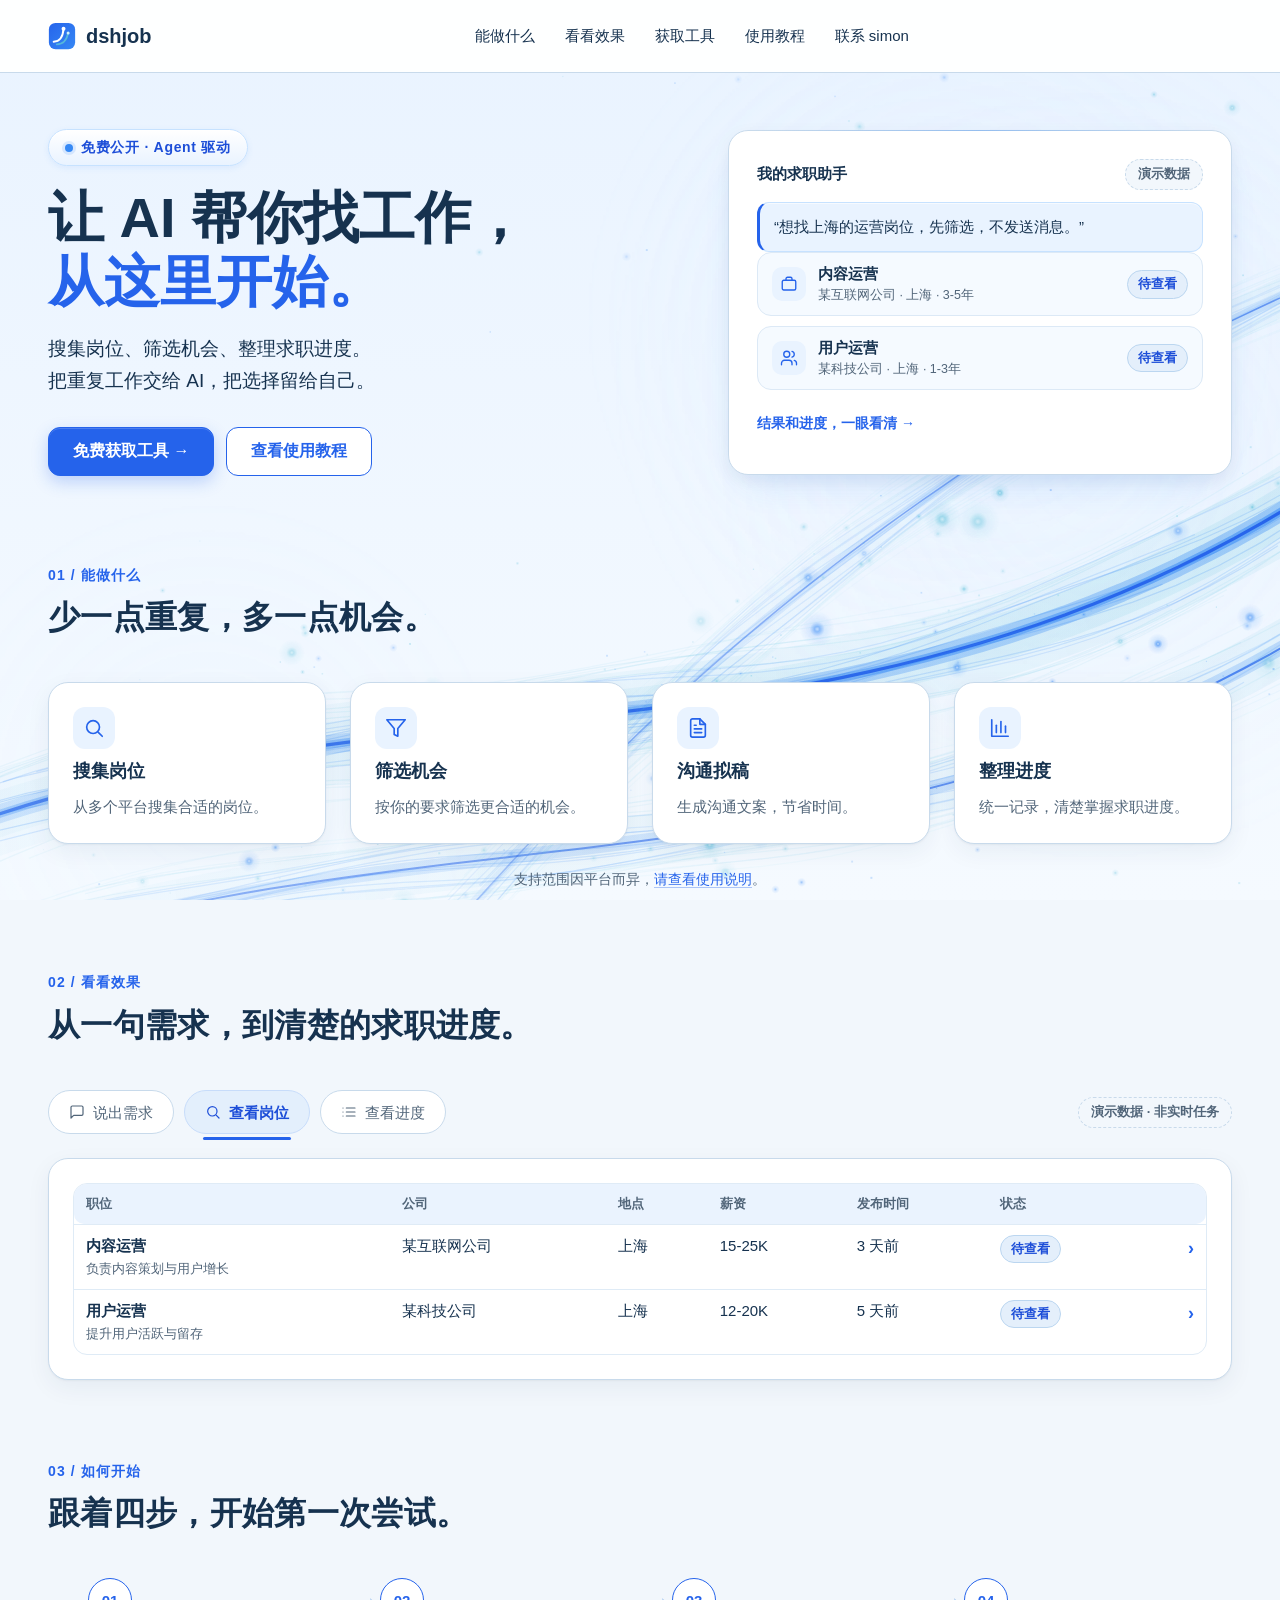
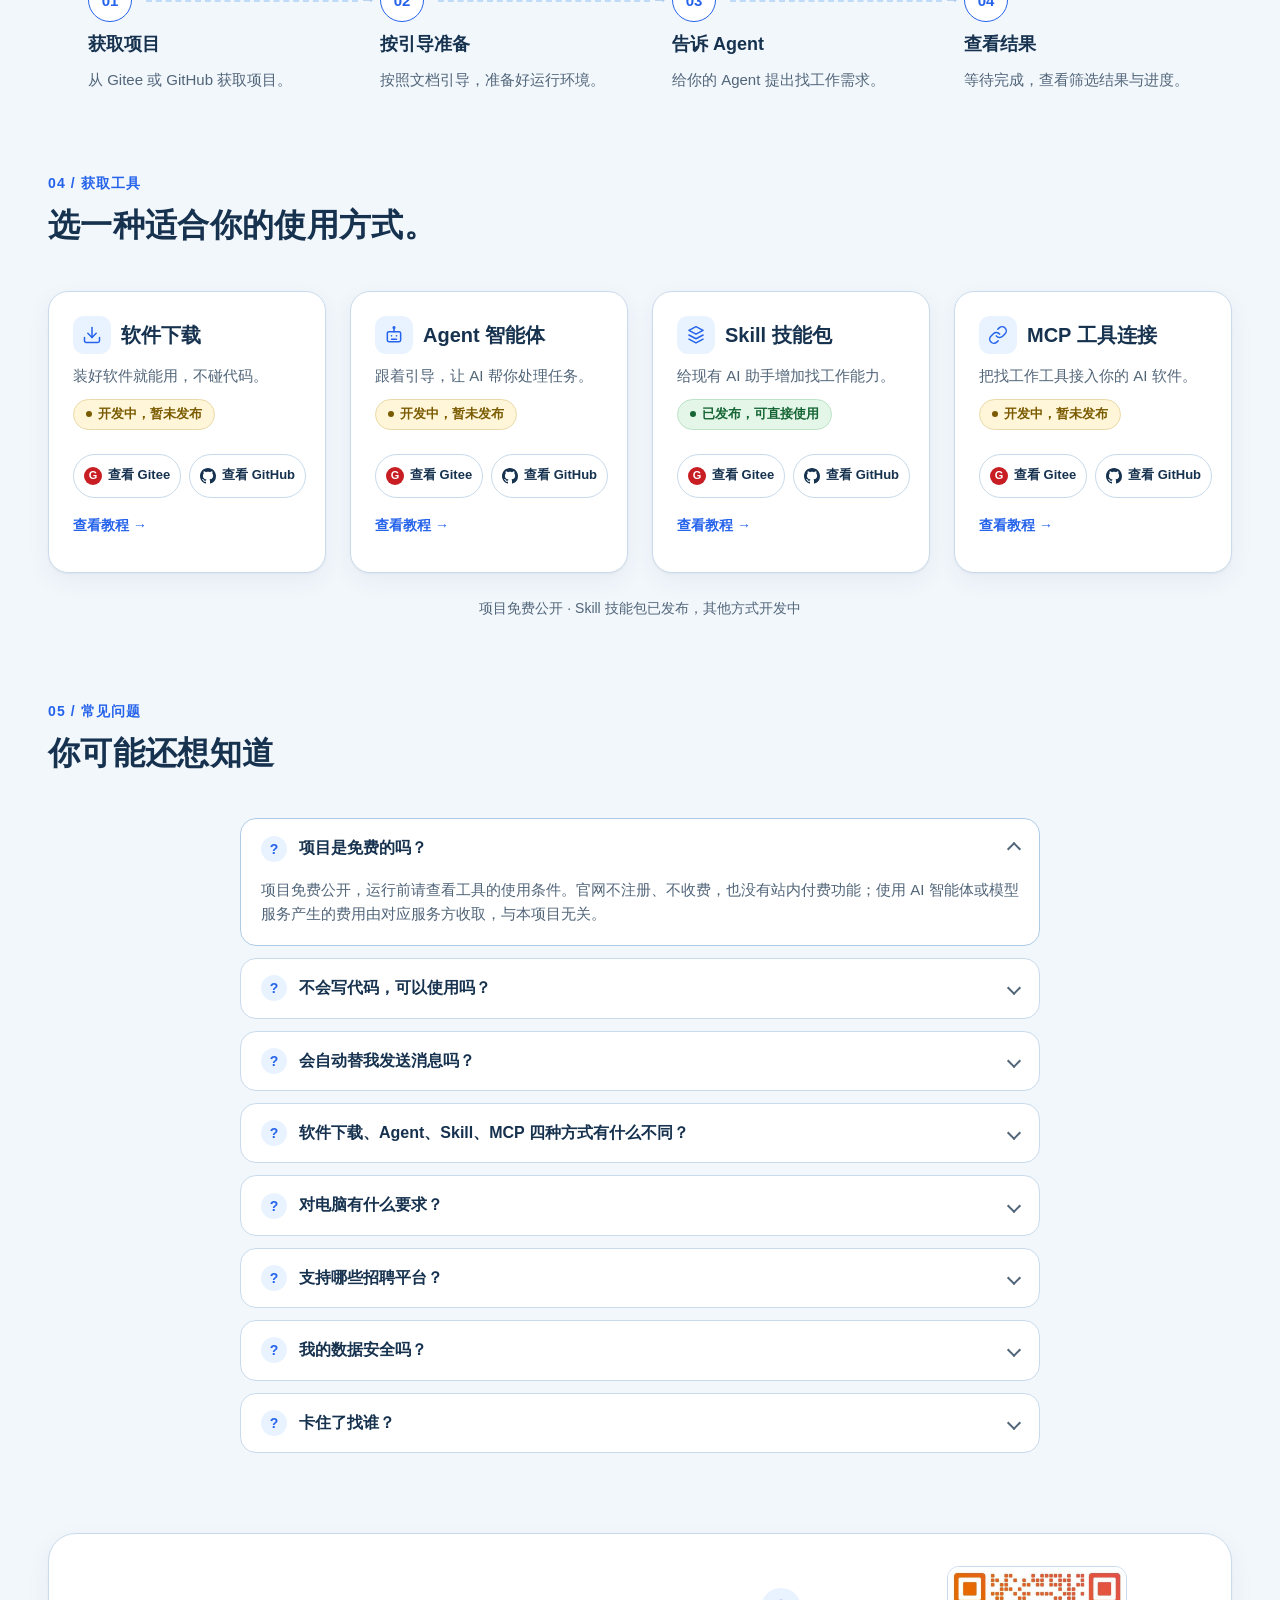
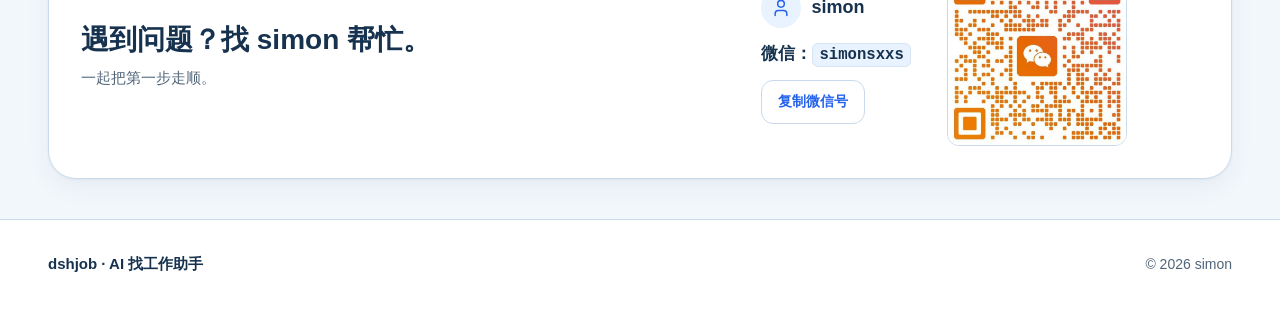
==== index.html @ 5590634b "fix(copy): FAQ「会自动替我发送消息吗」改为准确表述 按用户指正：工具能自动发送消息和投递简历，但需用户明确授权后才真实 发送；默认仍为干跑（筛选/拟稿/记录真实执行，不对外发送）。仅改此" ====
<!DOCTYPE html>
<html lang="zh-CN">
<head>
  <meta charset="UTF-8">
  <meta name="viewport" content="width=device-width, initial-scale=1">
  <title>dshjob · AI 找工作助手｜免费公开的求职自动化项目</title>
  <meta name="description" content="dshjob 是免费公开的 AI 找工作助手项目官网：帮你搜集岗位、筛选机会、拟稿沟通、整理求职进度。提供软件下载、Agent 智能体、Skill 技能包、MCP 工具接入四种使用方式和跟着做的上手教程，遇到问题可以联系 simon。">
  <link rel="icon" href="assets/favicon.svg" type="image/svg+xml">
  <link rel="stylesheet" href="assets/site.css">
</head>
<body>
  <a class="skip-link" href="#main">跳到正文</a>

  <!-- 全页固定装饰层：静态 SVG 光束兜底 + Canvas 粒子光束（滚动时逐场景变形）。
       仅装饰，不响应指针、不承载内容；JS 失败时静态 SVG 仍完整可见。 -->
  <div class="hero-motion-layer" data-state="static" aria-hidden="true">
    <img class="hero-beam" src="assets/hero-beam.svg" alt="" width="1440" height="720">
    <canvas id="hero-canvas" class="hero-canvas"></canvas>
  </div>

  <header class="site-header">
    <div class="container header-inner">
      <a class="brand" href="index.html"><img class="brand-logo" src="assets/favicon.svg" alt="" width="28" height="28">dshjob</a>
      <nav id="site-nav" class="nav-links" aria-label="主导航">
        <a href="#features">能做什么</a>
        <a href="#demo">看看效果</a>
        <a href="#downloads">获取工具</a>
        <a href="guide.html">使用教程</a>
        <a href="#contact">联系 simon</a>
      </nav>
      <div class="header-actions">
        <button id="menu-toggle" class="menu-toggle" type="button" aria-expanded="false" aria-controls="site-nav" hidden>菜单</button>
      </div>
    </div>
  </header>

  <main id="main">

    <!-- 首屏 -->
    <section id="top" class="hero" data-flow-scene>
      <div class="container hero-inner">
        <div class="hero-copy">
          <p class="hero-badge">免费公开 · Agent 驱动</p>
          <h1>让 AI 帮你找工作，<br><span class="hero-hl">从这里开始。</span></h1>
          <p class="hero-text hero-lede">搜集岗位、筛选机会、整理求职进度。<br>把重复工作交给 AI，把选择留给自己。</p>
          <div class="hero-actions">
            <a class="btn btn-primary" href="#downloads">免费获取工具 →</a>
            <a class="btn btn-secondary" href="guide.html">查看使用教程</a>
          </div>
        </div>
        <div class="hero-side">
          <!-- 只读示意卡：展示「说出需求 → 岗位结果」的样子，不是输入框 -->
          <div class="demand-card assistant-card">
            <p class="assistant-head">
              <span class="assistant-title">我的求职助手</span>
              <span class="demo-note">演示数据</span>
            </p>
            <blockquote class="demand-quote">
              <p>“想找上海的运营岗位，先筛选，不发送消息。”</p>
            </blockquote>
            <ul class="assist-jobs">
              <li class="assist-job">
                <span class="assist-ico" aria-hidden="true">
                  <svg viewBox="0 0 24 24" fill="none" stroke="currentColor" stroke-width="1.8" stroke-linecap="round" stroke-linejoin="round"><rect x="3" y="7" width="18" height="13" rx="2"/><path d="M8 7V5a2 2 0 0 1 2-2h4a2 2 0 0 1 2 2v2"/></svg>
                </span>
                <span class="assist-info">
                  <strong>内容运营</strong>
                  <small>某互联网公司 · 上海 · 3-5年</small>
                </span>
                <span class="assist-status">待查看</span>
              </li>
              <li class="assist-job">
                <span class="assist-ico" aria-hidden="true">
                  <svg viewBox="0 0 24 24" fill="none" stroke="currentColor" stroke-width="1.8" stroke-linecap="round" stroke-linejoin="round"><path d="M16 21v-2a4 4 0 0 0-4-4H6a4 4 0 0 0-4 4v2"/><circle cx="9" cy="7" r="4"/><path d="M22 21v-2a4 4 0 0 0-3-3.87"/><path d="M16 3.13a4 4 0 0 1 0 7.75"/></svg>
                </span>
                <span class="assist-info">
                  <strong>用户运营</strong>
                  <small>某科技公司 · 上海 · 1-3年</small>
                </span>
                <span class="assist-status">待查看</span>
              </li>
            </ul>
            <a class="assist-more" href="#demo">结果和进度，一眼看清 →</a>
          </div>
        </div>
      </div>
    </section>

    <!-- 能做什么 -->
    <section id="features" class="section features-section" data-flow-scene>
      <div class="container">
        <div class="section-head">
          <p class="section-kicker">01 / 能做什么</p>
          <h2>少一点重复，多一点机会。</h2>
        </div>
        <div class="feature-grid">
          <div class="feature-card">
            <span class="feature-icon" aria-hidden="true">
              <svg viewBox="0 0 24 24" fill="none" stroke="currentColor" stroke-width="1.8" stroke-linecap="round" stroke-linejoin="round"><circle cx="11" cy="11" r="7"/><path d="m21 21-4.3-4.3"/></svg>
            </span>
            <h3>搜集岗位</h3>
            <p>从多个平台搜集合适的岗位。</p>
          </div>
          <div class="feature-card">
            <span class="feature-icon" aria-hidden="true">
              <svg viewBox="0 0 24 24" fill="none" stroke="currentColor" stroke-width="1.8" stroke-linecap="round" stroke-linejoin="round"><path d="M22 3H2l8 9.46V19l4 2v-8.54L22 3z"/></svg>
            </span>
            <h3>筛选机会</h3>
            <p>按你的要求筛选更合适的机会。</p>
          </div>
          <div class="feature-card">
            <span class="feature-icon" aria-hidden="true">
              <svg viewBox="0 0 24 24" fill="none" stroke="currentColor" stroke-width="1.8" stroke-linecap="round" stroke-linejoin="round"><path d="M14 2H6a2 2 0 0 0-2 2v16a2 2 0 0 0 2 2h12a2 2 0 0 0 2-2V8z"/><path d="M14 2v6h6"/><path d="M16 13H8"/><path d="M16 17H8"/><path d="M10 9H8"/></svg>
            </span>
            <h3>沟通拟稿</h3>
            <p>生成沟通文案，节省时间。</p>
          </div>
          <div class="feature-card">
            <span class="feature-icon" aria-hidden="true">
              <svg viewBox="0 0 24 24" fill="none" stroke="currentColor" stroke-width="1.8" stroke-linecap="round" stroke-linejoin="round"><path d="M3 3v18h18"/><path d="M8 17V9"/><path d="M13 17V5"/><path d="M18 17v-7"/></svg>
            </span>
            <h3>整理进度</h3>
            <p>统一记录，清楚掌握求职进度。</p>
          </div>
        </div>
        <p class="features-note">支持范围因平台而异，<a href="guide.html">请查看使用说明</a>。</p>
      </div>
    </section>

    <!-- 看看效果 -->
    <section id="demo" class="section demo-section" data-flow-scene>
      <div class="container">
        <div class="section-head">
          <p class="section-kicker">02 / 看看效果</p>
          <h2>从一句需求，到清楚的求职进度。</h2>
        </div>
        <div class="demo-tabs">
          <div class="demo-tabs-head">
            <div class="tab-list">
              <button class="demo-tab" type="button" data-target="panel-demand" aria-controls="panel-demand">
                <svg viewBox="0 0 24 24" fill="none" stroke="currentColor" stroke-width="1.8" stroke-linecap="round" stroke-linejoin="round" aria-hidden="true"><path d="M21 15a2 2 0 0 1-2 2H7l-4 4V5a2 2 0 0 1 2-2h14a2 2 0 0 1 2 2z"/></svg>说出需求
              </button>
              <button class="demo-tab" type="button" data-target="panel-jobs" aria-controls="panel-jobs" data-default>
                <svg viewBox="0 0 24 24" fill="none" stroke="currentColor" stroke-width="1.8" stroke-linecap="round" stroke-linejoin="round" aria-hidden="true"><circle cx="11" cy="11" r="7"/><path d="m21 21-4.3-4.3"/></svg>查看岗位
              </button>
              <button class="demo-tab" type="button" data-target="panel-progress" aria-controls="panel-progress">
                <svg viewBox="0 0 24 24" fill="none" stroke="currentColor" stroke-width="1.8" stroke-linecap="round" stroke-linejoin="round" aria-hidden="true"><path d="M8 6h13"/><path d="M8 12h13"/><path d="M8 18h13"/><path d="M3 6h.01"/><path d="M3 12h.01"/><path d="M3 18h.01"/></svg>查看进度
              </button>
            </div>
            <span class="demo-note">演示数据 · 非实时任务</span>
          </div>

          <div class="demo-panel" id="panel-demand">
            <p>第一次使用时，可以把下面这句「干跑」提示语交给 AI，让它先了解项目、确认条件——只做筛选、拟稿和记录，不发送消息、不投递简历（干跑：先演练一遍，不真正对外发送）：</p>
            <blockquote class="demo-prompt">
              <p>请先阅读这个项目的使用说明，检查运行条件，再引导我补充求职需求。先执行筛选、拟稿和记录，不发送消息、不投递简历；需要登录或授权时停下来告诉我。完成后告诉我在哪里查看结果。</p>
            </blockquote>
            <p class="demo-tip">这段话可以直接选中复制，再粘贴到你使用的 AI 工具里；在本页复制它不会触发任何操作。</p>
          </div>

          <div class="demo-panel" id="panel-jobs">
            <div class="demo-table-wrap">
              <table class="demo-table">
                <thead>
                  <tr><th>职位</th><th>公司</th><th>地点</th><th>薪资</th><th>发布时间</th><th>状态</th><th aria-label="详情"></th></tr>
                </thead>
                <tbody>
                  <tr>
                    <td><strong>内容运营</strong><small>负责内容策划与用户增长</small></td>
                    <td>某互联网公司</td><td>上海</td><td>15-25K</td><td>3 天前</td>
                    <td><span class="job-status">待查看</span></td>
                    <td class="job-chevron" aria-hidden="true">›</td>
                  </tr>
                  <tr>
                    <td><strong>用户运营</strong><small>提升用户活跃与留存</small></td>
                    <td>某科技公司</td><td>上海</td><td>12-20K</td><td>5 天前</td>
                    <td><span class="job-status">待查看</span></td>
                    <td class="job-chevron" aria-hidden="true">›</td>
                  </tr>
                </tbody>
              </table>
            </div>
          </div>

          <div class="demo-panel" id="panel-progress">
            <p class="progress-summary">已沟通 3 · 待跟进 2 · 已拟稿 1</p>
            <ul class="progress-list">
              <li class="progress-item">
                <span class="progress-tag">已拟稿</span>
                <p>拾光文化传媒 · 内容运营：打招呼的话已经写好，等你确认后才会发送。</p>
              </li>
              <li class="progress-item">
                <span class="progress-tag">待跟进</span>
                <p>云帆网络科技 · 新媒体运营：昨天已沟通，今天可以再问一次进展。</p>
              </li>
              <li class="progress-item">
                <span class="progress-tag">已记录</span>
                <p>青禾信息技术 · 电商运营：薪资低于预期，已标记为跳过。</p>
              </li>
            </ul>
          </div>
        </div>
      </div>
    </section>

    <!-- 如何开始 -->
    <section id="start" class="section start-section">
      <div class="container">
        <div class="section-head">
          <p class="section-kicker">03 / 如何开始</p>
          <h2>跟着四步，开始第一次尝试。</h2>
        </div>
        <ol class="steps">
          <li class="step">
            <span class="step-num" aria-hidden="true">01</span>
            <h3>获取项目</h3>
            <p>从 Gitee 或 GitHub 获取项目。</p>
          </li>
          <li class="step">
            <span class="step-num" aria-hidden="true">02</span>
            <h3>按引导准备</h3>
            <p>按照文档引导，准备好运行环境。</p>
          </li>
          <li class="step">
            <span class="step-num" aria-hidden="true">03</span>
            <h3>告诉 Agent</h3>
            <p>给你的 Agent 提出找工作需求。</p>
          </li>
          <li class="step">
            <span class="step-num" aria-hidden="true">04</span>
            <h3>查看结果</h3>
            <p>等待完成，查看筛选结果与进度。</p>
          </li>
        </ol>
      </div>
    </section>

    <!-- 获取工具 -->
    <section id="downloads" class="section downloads-section" data-flow-scene>
      <div class="container">
        <div class="section-head">
          <p class="section-kicker">04 / 获取工具</p>
          <h2>选一种适合你的使用方式。</h2>
        </div>
        <div class="card-grid card-grid-4">

          <article class="mode-card" data-mode="software" data-status="pending">
            <div class="mode-head">
              <span class="mode-ico" aria-hidden="true">
                <svg viewBox="0 0 24 24" fill="none" stroke="currentColor" stroke-width="1.8" stroke-linecap="round" stroke-linejoin="round"><path d="M21 15v4a2 2 0 0 1-2 2H5a2 2 0 0 1-2-2v-4"/><path d="m7 10 5 5 5-5"/><path d="M12 15V3"/></svg>
              </span>
              <h3>软件下载</h3>
            </div>
            <p class="mode-desc">装好软件就能用，不碰代码。</p>
            <p class="mode-status"><span class="status-badge">开发中，暂未发布</span></p>
            <div class="card-actions">
              <div class="repo-links">
                <a class="repo-btn" href="https://gitee.com/simonsxx/dshjob" target="_blank" rel="noopener noreferrer"><span class="repo-gitee" aria-hidden="true">G</span>查看 Gitee</a>
                <a class="repo-btn" href="https://github.com/simonsxxs/dshjob" target="_blank" rel="noopener noreferrer"><svg class="repo-gh" viewBox="0 0 16 16" fill="currentColor" aria-hidden="true"><path d="M8 0C3.58 0 0 3.58 0 8c0 3.54 2.29 6.53 5.47 7.59.4.07.55-.17.55-.38 0-.19-.01-.82-.01-1.49-2.01.37-2.53-.49-2.69-.94-.09-.23-.48-.94-.82-1.13-.28-.15-.68-.52-.01-.53.63-.01 1.08.58 1.23.82.72 1.21 1.87.87 2.33.66.07-.52.28-.87.51-1.07-1.78-.2-3.64-.89-3.64-3.95 0-.87.31-1.59.82-2.15-.08-.2-.36-1.02.08-2.12 0 0 .67-.21 2.2.82.64-.18 1.32-.27 2-.27s1.36.09 2 .27c1.53-1.04 2.2-.82 2.2-.82.44 1.1.16 1.92.08 2.12.51.56.82 1.27.82 2.15 0 3.07-1.87 3.75-3.65 3.95.29.25.54.73.54 1.48 0 1.07-.01 1.93-.01 2.2 0 .21.15.46.55.38A8.01 8.01 0 0 0 16 8c0-4.42-3.58-8-8-8z"/></svg>查看 GitHub</a>
              </div>
              <a class="tut-link" href="guide.html#software">查看教程 →</a>
            </div>
          </article>

          <article class="mode-card" data-mode="agent" data-status="pending">
            <div class="mode-head">
              <span class="mode-ico" aria-hidden="true">
                <svg viewBox="0 0 24 24" fill="none" stroke="currentColor" stroke-width="1.8" stroke-linecap="round" stroke-linejoin="round"><rect x="4" y="8" width="16" height="12" rx="2"/><path d="M12 8V4"/><circle cx="12" cy="3" r="1"/><circle cx="9" cy="13" r="1" fill="currentColor" stroke="none"/><circle cx="15" cy="13" r="1" fill="currentColor" stroke="none"/><path d="M9 17h6"/></svg>
              </span>
              <h3>Agent 智能体</h3>
            </div>
            <p class="mode-desc">跟着引导，让 AI 帮你处理任务。</p>
            <p class="mode-status"><span class="status-badge">开发中，暂未发布</span></p>
            <div class="card-actions">
              <div class="repo-links">
                <a class="repo-btn" href="https://gitee.com/simonsxx/dshjob" target="_blank" rel="noopener noreferrer"><span class="repo-gitee" aria-hidden="true">G</span>查看 Gitee</a>
                <a class="repo-btn" href="https://github.com/simonsxxs/dshjob" target="_blank" rel="noopener noreferrer"><svg class="repo-gh" viewBox="0 0 16 16" fill="currentColor" aria-hidden="true"><path d="M8 0C3.58 0 0 3.58 0 8c0 3.54 2.29 6.53 5.47 7.59.4.07.55-.17.55-.38 0-.19-.01-.82-.01-1.49-2.01.37-2.53-.49-2.69-.94-.09-.23-.48-.94-.82-1.13-.28-.15-.68-.52-.01-.53.63-.01 1.08.58 1.23.82.72 1.21 1.87.87 2.33.66.07-.52.28-.87.51-1.07-1.78-.2-3.64-.89-3.64-3.95 0-.87.31-1.59.82-2.15-.08-.2-.36-1.02.08-2.12 0 0 .67-.21 2.2.82.64-.18 1.32-.27 2-.27s1.36.09 2 .27c1.53-1.04 2.2-.82 2.2-.82.44 1.1.16 1.92.08 2.12.51.56.82 1.27.82 2.15 0 3.07-1.87 3.75-3.65 3.95.29.25.54.73.54 1.48 0 1.07-.01 1.93-.01 2.2 0 .21.15.46.55.38A8.01 8.01 0 0 0 16 8c0-4.42-3.58-8-8-8z"/></svg>查看 GitHub</a>
              </div>
              <a class="tut-link" href="guide.html#agent">查看教程 →</a>
            </div>
          </article>

          <article class="mode-card" data-mode="skill" data-status="ready">
            <div class="mode-head">
              <span class="mode-ico" aria-hidden="true">
                <svg viewBox="0 0 24 24" fill="none" stroke="currentColor" stroke-width="1.8" stroke-linecap="round" stroke-linejoin="round"><path d="m12 2 8.5 4.5L12 11 3.5 6.5 12 2z"/><path d="m3.5 12 8.5 4.5 8.5-4.5"/><path d="m3.5 17 8.5 4.5 8.5-4.5"/></svg>
              </span>
              <h3>Skill 技能包</h3>
            </div>
            <p class="mode-desc">给现有 AI 助手增加找工作能力。</p>
            <p class="mode-status"><span class="status-badge">已发布，可直接使用</span></p>
            <div class="card-actions">
              <div class="repo-links">
                <a class="repo-btn" href="https://gitee.com/simonsxx/dshjob-skills" target="_blank" rel="noopener noreferrer"><span class="repo-gitee" aria-hidden="true">G</span>查看 Gitee</a>
                <a class="repo-btn" href="https://github.com/simonsxxs/dshjob-skills" target="_blank" rel="noopener noreferrer"><svg class="repo-gh" viewBox="0 0 16 16" fill="currentColor" aria-hidden="true"><path d="M8 0C3.58 0 0 3.58 0 8c0 3.54 2.29 6.53 5.47 7.59.4.07.55-.17.55-.38 0-.19-.01-.82-.01-1.49-2.01.37-2.53-.49-2.69-.94-.09-.23-.48-.94-.82-1.13-.28-.15-.68-.52-.01-.53.63-.01 1.08.58 1.23.82.72 1.21 1.87.87 2.33.66.07-.52.28-.87.51-1.07-1.78-.2-3.64-.89-3.64-3.95 0-.87.31-1.59.82-2.15-.08-.2-.36-1.02.08-2.12 0 0 .67-.21 2.2.82.64-.18 1.32-.27 2-.27s1.36.09 2 .27c1.53-1.04 2.2-.82 2.2-.82.44 1.1.16 1.92.08 2.12.51.56.82 1.27.82 2.15 0 3.07-1.87 3.75-3.65 3.95.29.25.54.73.54 1.48 0 1.07-.01 1.93-.01 2.2 0 .21.15.46.55.38A8.01 8.01 0 0 0 16 8c0-4.42-3.58-8-8-8z"/></svg>查看 GitHub</a>
              </div>
              <a class="tut-link" href="guide.html#skill">查看教程 →</a>
            </div>
          </article>

          <article class="mode-card" data-mode="mcp" data-status="pending">
            <div class="mode-head">
              <span class="mode-ico" aria-hidden="true">
                <svg viewBox="0 0 24 24" fill="none" stroke="currentColor" stroke-width="1.8" stroke-linecap="round" stroke-linejoin="round"><path d="M10 13a5 5 0 0 0 7.54.54l3-3a5 5 0 0 0-7.07-7.07l-1.72 1.71"/><path d="M14 11a5 5 0 0 0-7.54-.54l-3 3a5 5 0 0 0 7.07 7.07l1.71-1.71"/></svg>
              </span>
              <h3>MCP 工具连接</h3>
            </div>
            <p class="mode-desc">把找工作工具接入你的 AI 软件。</p>
            <p class="mode-status"><span class="status-badge">开发中，暂未发布</span></p>
            <div class="card-actions">
              <div class="repo-links">
                <a class="repo-btn" href="https://gitee.com/simonsxx/dshjob" target="_blank" rel="noopener noreferrer"><span class="repo-gitee" aria-hidden="true">G</span>查看 Gitee</a>
                <a class="repo-btn" href="https://github.com/simonsxxs/dshjob" target="_blank" rel="noopener noreferrer"><svg class="repo-gh" viewBox="0 0 16 16" fill="currentColor" aria-hidden="true"><path d="M8 0C3.58 0 0 3.58 0 8c0 3.54 2.29 6.53 5.47 7.59.4.07.55-.17.55-.38 0-.19-.01-.82-.01-1.49-2.01.37-2.53-.49-2.69-.94-.09-.23-.48-.94-.82-1.13-.28-.15-.68-.52-.01-.53.63-.01 1.08.58 1.23.82.72 1.21 1.87.87 2.33.66.07-.52.28-.87.51-1.07-1.78-.2-3.64-.89-3.64-3.95 0-.87.31-1.59.82-2.15-.08-.2-.36-1.02.08-2.12 0 0 .67-.21 2.2.82.64-.18 1.32-.27 2-.27s1.36.09 2 .27c1.53-1.04 2.2-.82 2.2-.82.44 1.1.16 1.92.08 2.12.51.56.82 1.27.82 2.15 0 3.07-1.87 3.75-3.65 3.95.29.25.54.73.54 1.48 0 1.07-.01 1.93-.01 2.2 0 .21.15.46.55.38A8.01 8.01 0 0 0 16 8c0-4.42-3.58-8-8-8z"/></svg>查看 GitHub</a>
              </div>
              <a class="tut-link" href="guide.html#mcp">查看教程 →</a>
            </div>
          </article>

        </div>
        <p class="features-note">项目免费公开 · Skill 技能包已发布，其他方式开发中</p>
      </div>
    </section>

    <!-- 常见问题 -->
    <section id="faq" class="section faq-section" data-flow-scene>
      <div class="container">
        <div class="section-head">
          <p class="section-kicker">05 / 常见问题</p>
          <h2>你可能还想知道</h2>
        </div>
        <div class="faq">
          <details class="faq-item" open>
            <summary>项目是免费的吗？</summary>
            <div class="faq-answer">
              <p>项目免费公开，运行前请查看工具的使用条件。官网不注册、不收费，也没有站内付费功能；使用 AI 智能体或模型服务产生的费用由对应服务方收取，与本项目无关。</p>
            </div>
          </details>
          <details class="faq-item">
            <summary>不会写代码，可以使用吗？</summary>
            <div class="faq-answer">
              <p>可以。本站和教程都是为不熟悉代码的朋友准备的：软件下载方式按引导完成安装和首次使用即可；其他方式也只需跟着教程复制、粘贴和确认。卡住了可以按页面底部的方式找 simon。</p>
            </div>
          </details>
          <details class="faq-item">
            <summary>会自动替我发送消息吗？</summary>
            <div class="faq-answer">
              <p>可以。工具能自动发送消息和投递简历，但需要你明确授权后才会真实发送；默认先按「干跑」方式工作——筛选、拟稿和记录真实执行，不对外发送。发送同样有保护节奏：每天打招呼有数量上限，操作之间有随机间隔，遇到验证码或安全提示会整轮停下。登录、扫码、验证码始终由你本人完成，工具不会代填。</p>
            </div>
          </details>
          <details class="faq-item">
            <summary>软件下载、Agent、Skill、MCP 四种方式有什么不同？</summary>
            <div class="faq-answer">
              <p>可以这么理解：软件下载是装一个现成的软件，跟着引导用；Agent（智能体）方式让你已有的 AI 助手带着这个项目做事；Skill（技能包）是给你正在用的 AI 工具加装「找工作」技能；MCP 是一种工具连接协议，适合已在用支持 MCP 客户端的人。不确定选哪种，先看<a href="guide.html">使用教程</a>里的对比说明。</p>
            </div>
          </details>
          <details class="faq-item">
            <summary>对电脑有什么要求？</summary>
            <div class="faq-answer">
              <p>求职工具在你的电脑上运行，不在本网站运行。一般来说需要一台能正常上网的电脑；不同方式的具体环境要求不同，以使用教程里标注的已验证环境为准。手机可以浏览本站和教程，但求职工具需要在电脑上安装和运行。</p>
            </div>
          </details>
          <details class="faq-item">
            <summary>支持哪些招聘平台？</summary>
            <div class="faq-answer">
              <p>项目当前资料覆盖五个招聘平台：BOSS 直聘（岗位搜集、打招呼、聊天回复，流程最完整）、智联招聘（搜集、打招呼拟稿、聊天采集与草拟）、前程无忧 51JOB（搜集、投递拟稿）、鱼泡直聘（搜集、打招呼拟稿）、猎聘（搜集、打招呼拟稿）。不同使用方式支持的范围不完全一样——例如 MCP 接入方式当前面向 BOSS 直聘。具体以<a href="guide.html">使用教程</a>和最终发布版本的说明为准，不做超出实际能力的承诺。</p>
            </div>
          </details>
          <details class="faq-item">
            <summary>我的数据安全吗？</summary>
            <div class="faq-answer">
              <p>本站是静态网页，不需要注册，也不收集简历、招聘账号或任何个人资料。求职相关的操作都发生在你自己的电脑和你自己的账号环境里；官网不会要求你上传简历或提供账号密码。</p>
            </div>
          </details>
          <details class="faq-item">
            <summary>卡住了找谁？</summary>
            <div class="faq-answer">
              <p>找 simon。页面底部联系区有微信号 <code>simonsxxs</code>，可以复制或扫码添加，说明你卡在哪一步即可；也可以先看<a href="guide.html">使用教程</a>里的「需要帮助」说明。</p>
            </div>
          </details>
        </div>
      </div>
    </section>

    <!-- 联系 simon -->
    <section id="contact" class="section contact-section">
      <div class="container">
        <div class="contact-wrap">
          <div class="contact-card">
            <h2>遇到问题？找 simon 帮忙。</h2>
            <p class="contact-lede">一起把第一步走顺。</p>
          </div>
          <div class="contact-side">
            <div class="contact-simon">
              <p class="simon-name">
                <span class="simon-ico" aria-hidden="true">
                  <svg viewBox="0 0 24 24" fill="none" stroke="currentColor" stroke-width="1.8" stroke-linecap="round" stroke-linejoin="round"><path d="M19 21v-2a4 4 0 0 0-4-4H9a4 4 0 0 0-4 4v2"/><circle cx="12" cy="7" r="4"/></svg>
                </span>simon
              </p>
              <p class="wechat-line">微信：<code>simonsxxs</code></p>
              <p class="contact-actions">
                <button class="copy-button" data-copy="simonsxxs" type="button">复制微信号</button>
                <span class="copy-hint" aria-live="polite">复制失败时请长按或选中文字手动复制</span>
              </p>
            </div>
            <div class="qr-card">
              <img class="qr-img" src="assets/simon-wechat.jpg" alt="simon 的微信二维码" width="648" height="648">
              <p class="qr-fallback">图片加载失败时，请直接添加微信号 simonsxxs</p>
            </div>
          </div>
        </div>
      </div>
    </section>

  </main>

  <footer class="site-footer">
    <div class="container footer-inner">
      <p class="footer-name">dshjob · AI 找工作助手</p>
      <p class="footer-copy">© 2026 simon</p>
    </div>
  </footer>

  <script src="assets/site.js" defer></script>
  <script src="assets/hero-motion.js" defer></script>
</body>
</html>
---- assets/site.css ----
/* ==========================================================================
   dshjob.com 共享样式表（assets/site.css）
   --------------------------------------------------------------------------
   - 由 index.html 与 guide.html 共同引用；404.html 使用内联样式，不链接本文件。
   - 视觉依据：本项目设计文档第 3 节（权威）与已认可的浅雾蓝原型 v2。
   - 约束：纯手写 CSS，无预处理、无框架、无远程字体；
     所有色值与尺寸集中在 :root 自定义属性中管理。
   - 断点（移动优先）：
       基础      < 640px    手机
       ≥ 640px              平板（两列网格、32px 侧距）
       ≥ 1100px             桌面（四列网格、首屏 55:45 两列、40px 侧距）
   - 无 JS 降级：导航原生可见、演示面板纵向全展开、复制按钮不显示；
     html.js 由 site.js 在初始化后添加到 <html>。
   ========================================================================== */

/* --------------------------------------------------------------------------
   一、设计变量（色值 / 尺寸 / 动效速度）
   -------------------------------------------------------------------------- */
:root {
  color-scheme: light;

  /* —— 色板（设计文档第 3 节）—— */
  --bg: #F2F7FC;               /* 全页底 */
  --hero-start: #E9F3FF;       /* 首屏渐变起点 */
  --hero-end: #F5FAFF;         /* 首屏渐变终点 */
  --card-bg: #FFFFFF;          /* 内容卡底 */
  --card-border: #C8DAEB;      /* 内容卡细边 */
  --text: #16324F;             /* 标题 / 正文 */
  --secondary: #516579;        /* 次要说明 */
  --primary: #2563EB;          /* 主按钮 / 链接 */
  --primary-hover: #1D4ED8;    /* 主按钮悬停 */
  --beam-blue: #3689F5;        /* 粒子 / 光束 蓝 */
  --beam-cyan: #58BDD9;        /* 粒子 / 光束 青 */
  --contact-bg: #E7F1FF;       /* 联系区域底 */
  --tint: #E9F3FF;             /* 悬停浅蓝底 */
  --hairline: #DFEBF6;         /* 表格 / 分隔细线 */

  /* —— 状态徽标（全部浅底深字，保证对比度）—— */
  --st-pending-bg: #FFF6D9;
  --st-pending-bd: #EAD9A8;
  --st-pending-tx: #7A5B00;    /* 准备中：黄蓝系 */
  --st-ready-bg: #E3F6E8;
  --st-ready-bd: #BCE3C7;
  --st-ready-tx: #166534;      /* 可获取：绿系 */
  --st-repo-bg: #E4EFFB;
  --st-repo-bd: #BBD6F0;
  --st-repo-tx: #1D4ED8;       /* 可看仓库：蓝系 */
  --st-off-bg: #EDF1F5;
  --st-off-bd: #D3DCE4;
  --st-off-tx: #516579;        /* 当前不可用：灰系 */

  /* —— 字体 —— */
  --font: -apple-system, BlinkMacSystemFont, "PingFang SC", "Microsoft YaHei", sans-serif;
  --font-mono: ui-monospace, SFMono-Regular, Menlo, Consolas, "Liberation Mono", monospace;

  /* —— 布局尺寸 —— */
  --container-max: 1184px;     /* 内容最大宽 */
  --gutter: 20px;              /* 页面两侧距：手机 20 */
  --nav-h: 64px;               /* 导航高：手机约 64 */
  --section-py: 36px;          /* 区块上下间距：手机（对齐原型 v2 的紧凑节奏） */
  --card-pad: 20px;            /* 卡内边距：手机 20 */
  --grid-gap: 20px;            /* 网格间隙 */
  --card-radius: 20px;         /* 卡圆角 */
  --btn-radius: 12px;          /* 按钮圆角 */
  --lead-fs: 16px;             /* 首屏导语字号 16–18 */

  /* —— 阴影与动效 —— */
  --card-shadow: 0 1px 2px rgba(22, 50, 79, 0.05), 0 8px 24px rgba(22, 50, 79, 0.06);
  --card-shadow-lift: 0 2px 4px rgba(22, 50, 79, 0.06), 0 16px 40px rgba(22, 50, 79, 0.10);
  --speed: 200ms;              /* 交互反馈 180–220ms */
}

/* 平板（≥640px）：侧距 32、卡距 24、卡内边距 24 */
@media (min-width: 640px) {
  :root {
    --gutter: 32px;
    --section-py: 44px;
    --card-pad: 24px;
    --grid-gap: 24px;
    --lead-fs: 17px;
  }
}

/* 桌面（≥1100px）：侧距至少 40、导航 72 */
@media (min-width: 1100px) {
  :root {
    --gutter: 40px;
    --nav-h: 72px;
    --section-py: 40px;
    --lead-fs: 18px;
  }
}

/* --------------------------------------------------------------------------
   二、基础与重置
   -------------------------------------------------------------------------- */
*,
*::before,
*::after {
  box-sizing: border-box;
}

html {
  -webkit-text-size-adjust: 100%;
  text-size-adjust: 100%;
  scroll-behavior: smooth; /* 锚点平滑滚动；减少动态时在文末统一关闭 */
}

body {
  margin: 0;
  min-width: 320px;
  background: var(--bg);
  color: var(--text);
  font-family: var(--font);
  font-size: 16px;           /* 正文 16–18px */
  line-height: 1.65;         /* 行距 1.65 */
  -webkit-font-smoothing: antialiased;
  text-rendering: optimizeLegibility;
}

h1, h2, h3, h4, h5, h6,
p, ul, ol, dl, figure, blockquote {
  margin: 0; /* 间距统一由组件与上下文规则提供 */
}

img {
  max-width: 100%;
  height: auto;
}

button {
  font: inherit;
  color: inherit;
}

strong, b {
  font-weight: 600;
}

code, kbd, samp {
  font-family: var(--font-mono);
  font-size: 0.92em;
  background: var(--tint);
  border: 1px solid #D6E6F7;
  border-radius: 6px;
  padding: 2px 6px;
}

::selection {
  background: #CFE6FA;
  color: var(--text);
}

/* 无障碍：JS 与原生 hidden 属性的兜底，防止组件 display 覆盖隐藏 */
[hidden] {
  display: none !important;
}

/* 键盘焦点：明显焦点环（蓝色描边 + 青色光晕），触屏点击不出现 */
:focus-visible {
  outline: 3px solid var(--primary);
  outline-offset: 2px;
  box-shadow: 0 0 0 5px rgba(88, 189, 217, 0.35);
}

/* --------------------------------------------------------------------------
   三、通用工具：容器 / 链接 / 跳转链接
   -------------------------------------------------------------------------- */
.container {
  width: 100%;
  max-width: calc(var(--container-max) + var(--gutter) * 2); /* 内容列精确 1184px */
  margin-inline: auto;
  padding-inline: var(--gutter);
}

/* 正文链接：浅蓝下划线，悬停加深 */
a {
  color: var(--primary);
  text-decoration: underline;
  text-decoration-color: rgba(37, 99, 235, 0.35);
  text-underline-offset: 3px;
  transition: color var(--speed) ease, text-decoration-color var(--speed) ease;
}

a:hover {
  color: var(--primary-hover);
  text-decoration-color: currentColor;
}

/* 跳转链接：视觉隐藏，聚焦（Tab）时出现 */
.skip-link {
  position: fixed;
  top: -64px;
  left: 16px;
  z-index: 200;
  display: inline-flex;
  align-items: center;
  min-height: 44px;
  padding: 10px 16px;
  background: var(--card-bg);
  color: var(--primary);
  border: 1px solid var(--primary);
  border-radius: 10px;
  font-size: 15px;
  font-weight: 600;
  text-decoration: none;
  transition: top var(--speed) ease;
}

.skip-link:focus {
  top: 12px;
}

/* --------------------------------------------------------------------------
   四、按钮与基础控件（触控目标 ≥ 44px）
   -------------------------------------------------------------------------- */
/* 教程页使用 .button / .button-primary / .button-secondary 命名，与 .btn 系列共享样式 */
.btn,
.button,
.menu-toggle,
.demo-tab,
.copy-button {
  display: inline-flex;
  align-items: center;
  justify-content: center;
  gap: 8px;
  min-height: 48px;
  padding: 12px 24px;
  border: 1px solid transparent;
  border-radius: var(--btn-radius);
  font-size: 16px;
  font-weight: 600;
  line-height: 1.4;
  text-decoration: none;
  cursor: pointer;
  transition:
    background-color var(--speed) ease,
    border-color var(--speed) ease,
    color var(--speed) ease,
    box-shadow var(--speed) ease,
    transform var(--speed) ease;
}

.btn:disabled,
.button:disabled {
  opacity: 0.55;
  cursor: not-allowed;
}

/* 主按钮：蓝底白字 + 柔和蓝投影与顶缘内高光，悬停加深并轻微抬升（对比度约 5.17:1） */
.btn-primary,
.button-primary {
  background: var(--primary);
  border-color: var(--primary);
  color: #FFFFFF;
  box-shadow:
    inset 0 1px 0 rgba(255, 255, 255, 0.18),
    0 6px 16px rgba(37, 99, 235, 0.25);
}

.btn-primary:hover,
.button-primary:hover {
  background: var(--primary-hover);
  border-color: var(--primary-hover);
  color: #FFFFFF;
  box-shadow:
    inset 0 1px 0 rgba(255, 255, 255, 0.18),
    0 10px 24px rgba(29, 78, 216, 0.32);
  transform: translateY(-1px);
}

/* 键盘聚焦时以焦点环为主，避免按钮投影压掉全局青色光晕 */
.btn-primary:focus-visible,
.button-primary:focus-visible {
  box-shadow: 0 0 0 5px rgba(88, 189, 217, 0.35);
}

/* 次按钮：白底蓝字蓝边 */
.btn-secondary,
.button-secondary {
  background: var(--card-bg);
  border-color: var(--primary);
  color: var(--primary);
}

.btn-secondary:hover,
.button-secondary:hover {
  background: var(--tint);
  border-color: var(--primary-hover);
  color: var(--primary-hover);
  box-shadow: 0 4px 12px rgba(54, 137, 245, 0.14);
}

/* 幽灵按钮：无边无底，悬停浅蓝 */
.btn-ghost {
  background: transparent;
  border-color: transparent;
  color: var(--text);
}

.btn-ghost:hover {
  background: rgba(37, 99, 235, 0.08);
  color: var(--primary-hover);
}

/* --------------------------------------------------------------------------
   五、头部与导航（粘性）
   -------------------------------------------------------------------------- */
.site-header {
  position: sticky;
  top: 0;
  z-index: 50;
  background: rgba(255, 255, 255, 0.94);
  -webkit-backdrop-filter: blur(8px);
  backdrop-filter: blur(8px);
  border-bottom: 1px solid var(--card-border);
}

.header-inner {
  display: flex;
  align-items: center;
  justify-content: space-between;
  gap: 12px 20px;
  min-height: var(--nav-h);
}

.brand {
  display: inline-flex;
  align-items: center;
  gap: 10px;
  min-height: 44px;
  font-size: 20px;
  font-weight: 700;
  color: var(--text);
  text-decoration: none;
}

/* 品牌图标：与 favicon 同源的蓝底光束标（原型 v2 页眉样式） */
.brand-logo {
  flex: none;
  width: 28px;
  height: 28px;
  border-radius: 8px;
}

.brand svg,
.brand img {
  width: 28px;
  height: 28px;
  border-radius: 8px;
}

/* 导航链接：无 JS 时原生可见（可换行），宽屏水平排列 */
.nav-links {
  display: flex;
  flex-wrap: wrap;
  align-items: center;
  gap: 2px 6px;
}

.nav-links a {
  display: inline-flex;
  align-items: center;
  min-height: 44px;
  padding: 6px 12px;
  border-radius: 10px;
  color: var(--text);
  font-size: 15px;
  font-weight: 500;
  text-decoration: none;
  transition: color var(--speed) ease, background-color var(--speed) ease;
}

.nav-links a:hover {
  color: var(--primary-hover);
  background: rgba(37, 99, 235, 0.08);
}

.header-actions {
  display: flex;
  align-items: center;
  gap: 10px;
}

/* 菜单按钮：默认隐藏，仅在 JS 就绪且窄屏出现 */
.menu-toggle {
  display: none;
  min-width: 44px;
  padding: 10px 14px;
  background: var(--card-bg);
  border-color: var(--card-border);
  color: var(--text);
  font-size: 15px;
}

.menu-toggle[aria-expanded="true"] {
  color: var(--primary);
  border-color: var(--primary);
}

/* —— 移动菜单（<1100px 且 JS 就绪）：默认收起，nav-open 时下拉展开 —— */
@media (max-width: 1099.98px) {
  .js .menu-toggle {
    display: inline-flex;
  }

  .js .nav-links {
    display: none;
  }

  .js .site-header.nav-open {
    box-shadow: 0 12px 32px rgba(22, 50, 79, 0.12);
  }

  .js .site-header.nav-open .nav-links {
    display: flex;
    flex-direction: column;
    align-items: stretch;
    gap: 4px;
    position: absolute;
    top: 100%;
    left: 0;
    right: 0;
    padding: 10px var(--gutter) 16px;
    background: var(--card-bg);
    border-bottom: 1px solid var(--card-border);
    box-shadow: 0 16px 32px rgba(22, 50, 79, 0.10);
  }

  .js .site-header.nav-open .nav-links a {
    min-height: 48px;
    padding: 10px 14px;
    border-radius: 10px;
  }
}

@media (max-width: 639.98px) {
  /* 品牌名一行放下，避免两行挤压头部 */
  .brand {
    font-size: 16px;
    gap: 8px;
    white-space: nowrap;
  }

  .header-actions {
    margin-left: 4px;
  }
}

/* --------------------------------------------------------------------------
   六、首屏（55:45 两列；光束动效层为 body 级固定全页背景，见下）
   -------------------------------------------------------------------------- */
.hero {
  position: relative;
  /* 首屏渐变已移到 .hero-motion-layer：动效层固定全页，滚动时各区域共享同一浅雾蓝底 */
}

/* 动效层：固定全页装饰背景。静态 SVG 光束与 Canvas 粒子光束，
   只作装饰、不响应指针、不承载内容；z-index:-1 落在所有正文之后。
   data-state="running" 时 Canvas 完整绘制光束（SVG 淡出）；
   其余状态（static / 暂停 / 失败 / 减少动态）清空 Canvas，SVG 兜底可见。 */
.hero-motion-layer {
  position: fixed;
  inset: 0;
  z-index: -1;
  overflow: hidden;
  pointer-events: none;
  background: linear-gradient(180deg, var(--hero-start) 0%, var(--hero-end) 100%);
}

.hero-beam,
.hero-canvas {
  position: absolute;
  inset: 0;
  width: 100%;
  height: 100%;
  display: block;
}

.hero-beam {
  object-fit: cover;
  opacity: 1;
  transition: opacity 300ms ease; /* 与 Canvas 交叉淡入淡出，避免硬切换 */
}

.hero-motion-layer[data-state="running"] .hero-beam {
  opacity: 0;
}

.hero-canvas {
  z-index: 1; /* 粒子叠放在静态光束之上 */
}

.hero-inner {
  position: relative;
  z-index: 1;
  display: grid;
  grid-template-columns: minmax(0, 1fr);
  align-items: center;
  gap: 40px;
  padding-block: 40px;
}

@media (min-width: 640px) {
  .hero-inner {
    gap: 48px;
    padding-block: 48px;
  }
}

/* 桌面：首屏左右两列约 55:45；列距微调加大，给右列示意卡更多呼吸 */
@media (min-width: 1100px) {
  .hero-inner {
    grid-template-columns: minmax(0, 55fr) minmax(0, 45fr);
    gap: 64px;
    padding-block: 56px 48px;
  }
}

/* 免费公开徽标：白到浅蓝的极淡渐变底 + 细描边 + 品牌蓝圆点（对比度约 5.98:1） */
.hero-badge {
  display: inline-flex;
  align-items: center;
  gap: 8px;
  margin-bottom: 20px;
  padding: 7px 16px;
  background: linear-gradient(180deg, #FFFFFF 0%, var(--tint) 100%);
  border: 1px solid #C7E2FF;
  border-radius: 999px;
  color: var(--primary-hover);
  font-size: 14px;
  font-weight: 600;
  letter-spacing: 0.05em;
  line-height: 1.5;
  box-shadow:
    inset 0 1px 0 rgba(255, 255, 255, 0.85),
    0 2px 6px rgba(54, 137, 245, 0.10);
}

/* 徽标前置小圆点：品牌蓝 + 淡蓝光晕 */
.hero-badge::before {
  content: "";
  flex: none;
  width: 8px;
  height: 8px;
  border-radius: 50%;
  background: var(--beam-blue);
  box-shadow: 0 0 0 3px rgba(54, 137, 245, 0.15);
}

.hero-copy h1 {
  margin-bottom: 18px;
  font-size: 36px;       /* 手机 36 */
  line-height: 1.2;
  font-weight: 700;
  color: var(--text);
}

/* 标题后半句品牌蓝（原型 v2：「从这里开始。」） */
.hero-hl {
  color: var(--primary);
}

/* 说明段：主说明（正文色、大 1px、半粗）
   选择器从 .hero-copy p 收窄为 .hero-text，避免层叠压过 .hero-badge 的徽标样式 */
.hero-text {
  max-width: 34em;
  color: var(--secondary);
  font-size: var(--lead-fs);
  line-height: 1.7;
}

.hero-lede {
  color: var(--text);
  font-size: calc(var(--lead-fs) + 1px);
  font-weight: 500;
}

@media (min-width: 640px) {
  .hero-copy h1 {
    font-size: 44px;     /* 平板 44 */
    line-height: 1.15;
  }
}

@media (min-width: 1100px) {
  .hero-copy h1 {
    font-size: 56px;     /* 桌面 56 / 1.15 */
    line-height: 1.15;
  }
}

.hero-actions {
  display: flex;
  flex-wrap: wrap;
  gap: 12px;
  margin-top: 30px;
}

/* 手机：主次按钮整行；≥640px 恢复自然宽度 */
.hero-actions .btn {
  flex: 1 1 100%;
}

@media (min-width: 640px) {
  .hero-actions .btn {
    flex: 0 1 auto;
  }
}

/* 首屏右侧：只读「需求 → 结果」示意卡；掺蓝氛围投影让白卡与浅蓝底互相呼应 */
.demand-card {
  position: relative;
  background: var(--card-bg);
  border: 1px solid var(--card-border);
  border-radius: var(--card-radius);
  box-shadow:
    0 18px 40px -18px rgba(54, 137, 245, 0.20),
    0 6px 18px rgba(22, 50, 79, 0.06);
  padding: var(--card-pad);
}

/* 顶缘一条极淡蓝高光：避开圆角，中段最亮、向两端淡出 */
.demand-card::before {
  content: "";
  position: absolute;
  top: -1px;
  left: 24px;
  right: 24px;
  height: 1px;
  background: linear-gradient(90deg, transparent 0%, rgba(54, 137, 245, 0.35) 50%, transparent 100%);
}

/* 桌面：示意卡内边距略加大，右列视觉重量随之略增 */
@media (min-width: 1100px) {
  .demand-card {
    padding: 28px;
  }
}

.demand-card > * + * {
  margin-top: 12px;
}

/* 示意卡标题行：左侧卡名（品牌蓝小竖条）、右侧「演示数据」胶囊 */
.assistant-head {
  display: flex;
  align-items: center;
  justify-content: space-between;
  gap: 10px;
}

.assistant-title {
  display: flex;
  align-items: center;
  gap: 8px;
  font-size: 15px;
  font-weight: 600;
  color: var(--text);
}

.assistant-head .demo-note {
  margin-bottom: 0; /* 标题行内的胶囊不再预留段距 */
}

/* 用户需求引用：浅蓝底 + 蓝左边 + 浅蓝细描边（“输入”一侧的层次） */
.demand-quote {
  padding: 12px 14px;
  background: var(--tint);
  border: 1px solid #C7E2FF;
  border-left: 3px solid var(--primary);
  border-radius: 12px;
  font-size: 15px;
  line-height: 1.65;
  color: var(--text);
  box-shadow: inset 0 1px 0 rgba(255, 255, 255, 0.60);
}

/* 岗位结果列表：图标 + 职位信息 + 状态胶囊（与原型 v2「我的求职助手」一致） */
.assist-jobs {
  display: grid;
  gap: 10px;
  margin: 0;
  padding: 0;
  list-style: none;
}

.assist-job {
  display: flex;
  align-items: center;
  gap: 12px;
  padding: 10px 14px;
  background: #F5FAFF;
  border: 1px solid #DCE9F6;
  border-radius: 14px;
}

.assist-ico {
  flex: none;
  display: inline-flex;
  align-items: center;
  justify-content: center;
  width: 34px;
  height: 34px;
  border-radius: 10px;
  background: var(--tint);
  color: var(--primary);
}

.assist-ico svg {
  width: 18px;
  height: 18px;
}

.assist-info {
  flex: 1;
  min-width: 0;
  display: flex;
  flex-direction: column;
  gap: 2px;
}

.assist-info strong {
  font-size: 15px;
  line-height: 1.4;
  color: var(--text);
}

.assist-info small {
  font-size: 12.5px;
  line-height: 1.5;
  color: var(--secondary);
}

.assist-status {
  flex: none;
  display: inline-flex;
  align-items: center;
  padding: 3px 10px;
  background: var(--st-repo-bg);
  border: 1px solid var(--st-repo-bd);
  border-radius: 999px;
  color: var(--st-repo-tx);
  font-size: 13px;
  font-weight: 600;
  line-height: 1.6;
}

/* 卡底链接：进入演示区看完整流程（触控目标 ≥ 44px） */
.assist-more {
  display: inline-flex;
  align-items: center;
  min-height: 44px;
  font-size: 14px;
  font-weight: 600;
  color: var(--primary);
  text-decoration: none;
}

.assist-more:hover {
  color: var(--primary-hover);
  text-decoration: underline;
  text-underline-offset: 4px;
}

/* --------------------------------------------------------------------------
   七、区块通用（标题、间距、锚点偏移）
   -------------------------------------------------------------------------- */
.section {
  padding-block: var(--section-py);
}

.section-head {
  max-width: 720px;
  margin: 0 0 36px;
  text-align: left;          /* 原型 v2：栏目编号与标题左对齐 */
}

.section-title,
.section-head h2 {
  font-size: 28px;         /* 手机 28 */
  line-height: 1.3;
  font-weight: 700;
  color: var(--text);
  letter-spacing: 0.01em;  /* 轻微字距，标题更舒展 */
}

.section-sub,
.section-head > p {
  margin-top: 12px;
  color: var(--secondary);
  font-size: 16px;
  line-height: 1.65;
}

/* 区块序号标签（如「01 / 能做什么」，原型 v2 的栏目编号） */
.section-head > .section-kicker {
  margin: 0 0 10px;
  color: var(--primary);
  font-size: 14px;
  font-weight: 600;
  letter-spacing: 0.08em;
}

@media (min-width: 640px) {
  .section-head {
    margin-bottom: 44px;
  }

  .section-title,
  .section-head h2 {
    font-size: 32px;       /* 桌面 / 平板 32 */
  }
}

/* 锚点定位预留粘性导航高度 + 16px（首页与教程页章节统一处理） */
#features,
#demo,
#start,
#downloads,
#faq,
#contact,
#software,
#agent,
#skill,
#mcp,
#help {
  scroll-margin-top: calc(var(--nav-h) + 16px);
}

/* --------------------------------------------------------------------------
   八、卡片网格与卡片（四列 / 两列 / 单列）
   -------------------------------------------------------------------------- */
.feature-grid,
.card-grid,
.card-grid-2,
.card-grid-4,
.steps {
  display: grid;
  grid-template-columns: minmax(0, 1fr);   /* <640px：单列 */
  gap: var(--grid-gap);
}

/* 640–1099px：两列 */
@media (min-width: 640px) {
  .feature-grid,
  .card-grid-2,
  .card-grid-4,
  .steps {
    grid-template-columns: repeat(2, minmax(0, 1fr));
  }
}

/* ≥1100px：功能卡与四入口恢复四列 */
@media (min-width: 1100px) {
  .feature-grid,
  .card-grid-4,
  .steps {
    grid-template-columns: repeat(4, minmax(0, 1fr));
  }
}

/* 卡片公共外观 */
.feature-card,
.mode-card,
.step,
.demo-panel,
.contact-card,
.qr-card {
  background: var(--card-bg);
  border: 1px solid var(--card-border);
  border-radius: var(--card-radius);
  box-shadow: var(--card-shadow);
}

.feature-card,
.mode-card,
.step,
.contact-card {
  padding: var(--card-pad);
}

.feature-card,
.mode-card,
.step {
  display: flex;
  flex-direction: column;
  align-items: flex-start;
  gap: 10px;
}

.feature-card h3,
.step h3 {
  font-size: 18px;
  line-height: 1.4;
}

.mode-card h3 {
  font-size: 20px;
  line-height: 1.4;
}

.feature-card p,
.mode-card p,
.step p {
  color: var(--secondary);
  font-size: 15px;
  line-height: 1.65;
}

.feature-card > svg,
.feature-card > img {
  width: 40px;
  height: 40px;
  flex: none;
}

/* 功能卡图标：浅蓝圆角底 + 品牌蓝线条（原型 v2 风格） */
.feature-icon {
  display: inline-flex;
  align-items: center;
  justify-content: center;
  width: 42px;
  height: 42px;
  border-radius: 12px;
  background: var(--tint);
  color: var(--primary);
}

.feature-icon svg {
  width: 22px;
  height: 22px;
}

/* 指针设备：方式卡 / 功能卡悬停轻微上浮；触屏不触发，减少动态时过渡已被全局关闭 */
@media (hover: hover) {
  .mode-card,
  .feature-card {
    transition: transform var(--speed) ease, box-shadow var(--speed) ease, border-color var(--speed) ease;
  }

  .mode-card:hover,
  .feature-card:hover {
    transform: translateY(-2px);
    border-color: #AFCAE4;
    box-shadow: var(--card-shadow-lift);
  }
}

/* 方式卡头部：图标 + 名称（原型 v2 的卡头样式） */
.mode-head {
  display: flex;
  align-items: center;
  gap: 10px;
}

.mode-ico {
  flex: none;
  display: inline-flex;
  align-items: center;
  justify-content: center;
  width: 38px;
  height: 38px;
  border-radius: 11px;
  background: var(--tint);
  color: var(--primary);
}

.mode-ico svg {
  width: 20px;
  height: 20px;
}

.mode-head h3 {
  margin: 0;
}

/* 方式卡一句话说明与状态徽标行（原型 v2 精简卡面 + Spec 要求的状态展示） */
.mode-desc {
  margin: 0;
}

.mode-status {
  margin: 0;
}

/* 方式卡底部操作区：仓库按钮组在上、教程链接在下；贴底对齐各卡（原型 v2 左对齐） */
.card-actions {
  display: flex;
  flex-direction: column;
  align-items: flex-start;
  gap: 6px;
  margin-top: auto;
  padding-top: 12px;
}

.card-actions .btn {
  margin-top: 0;              /* 间距交给 flex gap */
}

/* 仓库链接容器：教程页内也用于盛放按钮组 */
.repo-links {
  display: flex;
  flex-wrap: wrap;
  align-items: center;
  gap: 8px 16px;
}

/* 首页方式卡内的仓库按钮：胶囊按钮两枚并排（触控目标 ≥ 44px） */
.card-actions .repo-links {
  flex-wrap: nowrap;        /* 两枚胶囊并排（原型 v2），窄卡也不换行 */
  align-self: stretch;
  gap: 8px;
  margin-top: 2px;
}

.repo-btn {
  display: inline-flex;
  align-items: center;
  justify-content: center;
  gap: 6px;
  flex: 1 1 0;
  min-height: 44px;
  padding: 8px 10px;
  background: var(--card-bg);
  border: 1px solid var(--card-border);
  border-radius: 999px;
  color: var(--text);
  font-size: 13px;
  font-weight: 600;
  line-height: 1.4;
  text-decoration: none;
  white-space: nowrap;
  transition: border-color var(--speed) ease, color var(--speed) ease;
}

.repo-btn:hover {
  border-color: var(--primary);
  color: var(--primary-hover);
}

.repo-btn .repo-gh {
  width: 16px;
  height: 16px;
  flex: none;
}

/* Gitee 红 G 小圆标（文字标，非官方 Logo 素材） */
.repo-gitee {
  flex: none;
  display: inline-flex;
  align-items: center;
  justify-content: center;
  width: 18px;
  height: 18px;
  border-radius: 50%;
  background: #C71D23;
  color: #FFFFFF;
  font-size: 11px;
  font-weight: 700;
  line-height: 1;
}

/* 卡内「查看教程 →」文字链（触控目标 ≥ 44px） */
.tut-link {
  display: inline-flex;
  align-items: center;
  justify-content: center;
  min-height: 44px;
  font-size: 14px;
  font-weight: 600;
  color: var(--primary);
  text-decoration: none;
}

.tut-link:hover {
  color: var(--primary-hover);
  text-decoration: underline;
  text-underline-offset: 4px;
}

/* 步骤编号：品牌蓝描边圆徽（原型 v2 的 01–04 圆形序号） */
.step .step-num {
  display: inline-flex;
  align-items: center;
  justify-content: center;
  width: 44px;
  height: 44px;
  border: 1.5px solid var(--primary);
  border-radius: 50%;
  background: var(--card-bg);
  color: var(--primary);
  font-size: 15px;
  font-weight: 700;
  line-height: 1;
}

/* 四步为无卡片流程（原型 v2）：透明底、无描边投影，内容贴左 */
.steps .step {
  padding: 0;
  background: transparent;
  border: 0;
  border-radius: 0;
  box-shadow: none;
}

/* 桌面四列：步骤之间的虚线引导 + 箭头（纯装饰，不影响阅读与点击） */
@media (min-width: 1100px) {
  .step {
    position: relative;
  }

  .step:not(:last-child)::after {
    content: "";
    position: absolute;
    top: 22px;                       /* 圆徽（44px）垂直中线 */
    left: 58px;
    right: calc(-1 * var(--grid-gap) + 22px);
    border-top: 2px dashed #BFDBF7;
  }

  .step:not(:last-child)::before {
    content: "→";
    position: absolute;
    top: 22px;
    right: calc(-1 * var(--grid-gap) / 2);
    transform: translate(50%, -50%);
    color: #9CC2EC;
    font-size: 16px;
    font-weight: 700;
    line-height: 1;
  }
}

/* “能做什么”区块末尾的居中说明 */
.features-note {
  margin-top: 24px;
  text-align: center;
  color: var(--secondary);
  font-size: 14px;
  line-height: 1.65;
}

/* --------------------------------------------------------------------------
   九、方式卡状态徽标（浅底深字，全部满足对比度）
   -------------------------------------------------------------------------- */
/* 状态徽标：小胶囊 + 状态圆点 */
.status-badge {
  display: inline-flex;
  align-items: center;
  gap: 6px;
  padding: 4px 12px;
  border: 1px solid transparent;
  border-radius: 999px;
  font-size: 13px;
  font-weight: 600;
  line-height: 1.6;
}

.status-badge::before {
  content: "";
  flex: none;
  width: 6px;
  height: 6px;
  border-radius: 50%;
  background: currentColor;
}

/* 徽标配色由方式卡的 data-status 属性驱动（准备中：黄系 / 可看仓库：蓝系） */
[data-status="pending"] .status-badge {
  background: var(--st-pending-bg);
  border-color: var(--st-pending-bd);
  color: var(--st-pending-tx);
}

[data-status="repository-only"] .status-badge {
  background: var(--st-repo-bg);
  border-color: var(--st-repo-bd);
  color: var(--st-repo-tx);
}

/* 已发布：绿系徽标 */
[data-status="ready"] .status-badge {
  background: var(--st-ready-bg);
  border-color: var(--st-ready-bd);
  color: var(--st-ready-tx);
}

/* --------------------------------------------------------------------------
   十、演示区（标签页 + 面板 + “演示数据”标签）
   -------------------------------------------------------------------------- */
/* 标签行：左侧切换标签、右侧「演示数据 · 非实时任务」徽标（原型 v2 布局） */
.demo-tabs-head {
  display: flex;
  flex-wrap: wrap;
  align-items: center;
  justify-content: space-between;
  gap: 12px;
  margin-bottom: 24px;
}

.demo-tabs-head .demo-note {
  margin-bottom: 0;
}

.tab-list {
  display: flex;
  flex-wrap: wrap;
  gap: 10px;
}

.demo-tab {
  display: inline-flex;
  align-items: center;
  gap: 8px;
  min-height: 44px;
  padding: 10px 20px;
  background: var(--card-bg);
  border-color: var(--card-border);
  border-radius: 999px;
  color: var(--secondary);
  font-size: 15px;
  font-weight: 500;
}

.demo-tab svg {
  width: 16px;
  height: 16px;
  flex: none;
}

.demo-tab:hover {
  color: var(--primary-hover);
  border-color: var(--primary);
}

/* 无 JS 时标签仅作静态说明，不暗示可点击 */
html:not(.js) .demo-tab {
  cursor: default;
}

/* JS 增强后：当前选中标签为浅蓝胶囊 + 蓝色下划指示条（原型 v2 样式） */
.js .demo-tab[aria-selected="true"] {
  position: relative;
  background: #E3EFFC;
  border-color: #C7DCFA;
  color: var(--primary-hover);
  font-weight: 600;
}

.js .demo-tab[aria-selected="true"]::after {
  content: "";
  position: absolute;
  left: 18px;
  right: 18px;
  bottom: -7px;
  height: 3px;
  border-radius: 2px;
  background: var(--primary);
}

/* 面板：无 JS 时纵向全展开；JS 后由 hidden 属性控制显隐 */
.demo-panel {
  padding: var(--card-pad);
}

.demo-panel + .demo-panel {
  margin-top: var(--grid-gap);
}

/* “演示数据”标签：虚线描边小胶囊 */
.demo-note {
  display: inline-flex;
  align-items: center;
  gap: 6px;
  margin-bottom: 14px;
  padding: 4px 12px;
  background: var(--bg);
  border: 1px dashed var(--card-border);
  border-radius: 999px;
  color: var(--secondary);
  font-size: 13px;
  font-weight: 600;
  line-height: 1.6;
}

/* 演示面板与教程正文内的段落、列表与表格 */
.demo-panel p,
.demo-panel ul,
.demo-panel ol,
.guide-body p,
.guide-body ul,
.guide-body ol,
.contact-card p {
  margin-bottom: 14px;
  font-size: 15px;
  line-height: 1.65;
}

.demo-panel ul,
.demo-panel ol,
.guide-body ul,
.guide-body ol {
  padding-left: 1.25em;
}

.demo-panel li + li,
.guide-body li + li {
  margin-top: 6px;
}

.demo-panel table,
.guide-body table {
  width: 100%;
  border-collapse: collapse;
  font-size: 15px;
  line-height: 1.5;
}

.demo-panel th,
.demo-panel td,
.guide-body th,
.guide-body td {
  padding: 10px 12px;
  text-align: left;
  border-bottom: 1px solid var(--hairline);
  vertical-align: top;
}

.demo-panel thead th,
.guide-body thead th {
  color: var(--secondary);
  font-size: 13px;
  font-weight: 600;
}

.demo-panel tbody tr:last-child td,
.guide-body tbody tr:last-child td {
  border-bottom: 0;
}

/* 面板小标题：与其他卡片 h3 字号统一 */
.demo-panel h3 {
  font-size: 20px;
  line-height: 1.4;
}

/* 干跑提示语引用块：浅蓝底 + 蓝左边，可整段选中复制 */
.demo-prompt {
  padding: 14px 16px;
  background: var(--tint);
  border-left: 4px solid var(--primary);
  border-radius: 12px;
  font-size: 15px;
  line-height: 1.7;
  color: var(--text);
  user-select: text;
  overflow-wrap: break-word;
}

/* 提示语下方的小字说明 */
.demo-panel .demo-tip {
  font-size: 13px;
  line-height: 1.6;
  color: var(--secondary);
}

/* 演示列表：去项目符号，间距交给 grid gap */
.demo-panel .progress-list {
  margin: 0;
  padding: 0;
  list-style: none;
  display: grid;
  gap: 10px;
}

.demo-panel .progress-list li + li {
  margin-top: 0;              /* 覆盖正文列表的 6px 条目距 */
}

/* 岗位表演示（原型 v2 的表格视图）：窄屏可横向滑动，不挤压列内容 */
.demo-table-wrap {
  overflow-x: auto;
  border: 1px solid var(--hairline);
  border-radius: 14px;
}

.demo-table {
  min-width: 680px;
}

.demo-table-wrap table {
  margin: 0;
}

.demo-table td small {
  display: block;
  margin-top: 2px;
  color: var(--secondary);
  font-size: 13px;
  line-height: 1.5;
}

/* 表头浅蓝底条（原型 v2）：两端随表格圆角 */
.demo-table thead th {
  background: #EAF3FE;
}

.demo-table thead th:first-child {
  border-radius: 10px 0 0 10px;
}

.demo-table thead th:last-child {
  border-radius: 0 10px 10px 0;
}

/* 行尾详情箭头 */
.demo-table .job-chevron {
  color: var(--primary);
  font-size: 18px;
  font-weight: 700;
  text-align: right;
}

/* 表格内的岗位状态徽标：浅底深字 */
.demo-table .job-status {
  display: inline-flex;
  align-items: center;
  padding: 3px 10px;
  background: var(--st-repo-bg);
  border: 1px solid var(--st-repo-bd);
  border-radius: 999px;
  color: var(--st-repo-tx);
  font-size: 13px;
  font-weight: 600;
  line-height: 1.6;
  white-space: nowrap;
}

/* 进度演示：汇总行加粗 */
.demo-panel .progress-summary {
  font-weight: 700;
  color: var(--text);
}

/* 进度条目：左侧小标签 + 说明 */
.progress-item {
  display: flex;
  align-items: flex-start;
  gap: 10px;
  padding: 12px 14px;
  background: #F5FAFF;
  border: 1px solid #DCE9F6;
  border-radius: 14px;
}

.progress-item p {
  flex: 1;
  margin: 0;
  font-size: 14px;
  line-height: 1.6;
  color: var(--secondary);
}

.progress-tag {
  flex: none;
  display: inline-flex;
  align-items: center;
  margin-top: 2px;
  padding: 3px 10px;
  background: var(--st-repo-bg);
  border: 1px solid var(--st-repo-bd);
  border-radius: 999px;
  color: var(--st-repo-tx);
  font-size: 13px;
  font-weight: 600;
  line-height: 1.6;
}

/* --------------------------------------------------------------------------
   十一、FAQ（原生 details / summary，自定义箭头）
   -------------------------------------------------------------------------- */
.faq {
  display: grid;
  gap: 12px;
  max-width: 800px;
  margin-inline: auto;
}

.faq-item {
  background: var(--card-bg);
  border: 1px solid var(--card-border);
  border-radius: 16px;
  transition: border-color var(--speed) ease;
}

.faq-item[open] {
  border-color: #AFCAE4;
}

.faq-item summary {
  display: flex;
  align-items: center;
  justify-content: space-between;
  gap: 12px;
  min-height: 56px;
  padding: 16px 20px;
  list-style: none;
  cursor: pointer;
  font-size: 16px;
  font-weight: 600;
  color: var(--text);
}

.faq-item summary::-webkit-details-marker {
  display: none;
}

/* 问题前置问号圆标（原型 v2 的 FAQ 行样式） */
.faq-item summary::before {
  content: "?";
  flex: none;
  display: inline-flex;
  align-items: center;
  justify-content: center;
  width: 26px;
  height: 26px;
  border-radius: 50%;
  background: var(--tint);
  color: var(--primary);
  font-size: 14px;
  font-weight: 700;
  line-height: 1;
}

/* 自定义箭头：展开时旋转 */
.faq-item summary::after {
  content: "";
  flex: none;
  width: 10px;
  height: 10px;
  margin-left: auto;
  border-right: 2px solid var(--secondary);
  border-bottom: 2px solid var(--secondary);
  transform: rotate(45deg);             /* 收起：向下箭头 */
  transition: transform var(--speed) ease;
}

.faq-item[open] summary::after {
  transform: rotate(225deg);            /* 展开：向上箭头 */
}

.faq-item > *:not(summary) {
  margin-inline: 20px;
}

.faq-item > *:not(summary):first-child {
  margin-top: 0;
}

.faq-item > *:not(summary):last-child {
  margin-bottom: 18px;
}

.faq-item p,
.faq-item ul {
  padding: 0;
  color: var(--secondary);
  font-size: 15px;
  line-height: 1.65;
}

.faq-item ul {
  padding-left: 1.25em;
}

/* --------------------------------------------------------------------------
   十二、联系区（光束透底 + 白色大卡承载；二维码与联系方式稳定在卡内，MOT-05）
   -------------------------------------------------------------------------- */
#contact {
  /* 不设底色：光束可以透到联系区，由白色大卡保证可读与稳定 */
}

.contact-wrap {
  display: grid;
  grid-template-columns: minmax(0, 1fr);
  gap: var(--grid-gap);
  padding: calc(var(--card-pad) + 8px);
  background: var(--card-bg);
  border: 1px solid var(--card-border);
  border-radius: calc(var(--card-radius) + 8px);
  box-shadow: var(--card-shadow);
}

/* 白色大卡内部不再叠卡：去除内层卡的底色与描边 */
#contact .contact-card {
  padding: 0;
  background: transparent;
  border: 0;
  box-shadow: none;
}

#contact .qr-card {
  padding: 0;
  background: transparent;
  border: 0;
  box-shadow: none;
  justify-content: center;
}

@media (min-width: 1100px) {
  .contact-wrap {
    grid-template-columns: minmax(0, 3fr) minmax(0, 2fr); /* 两列 */
    align-items: center;
  }
}

.contact-card h2 {
  margin-bottom: 8px;
  font-size: 24px;
  line-height: 1.35;
}

.contact-lede {
  margin: 0 0 12px;
  color: var(--secondary);
  font-size: 16px;
  line-height: 1.6;
}

@media (min-width: 640px) {
  .contact-card h2 {
    font-size: 28px;
  }
}

.contact-card .btn {
  margin-top: 16px;
}

/* 联系区右侧：simon 信息块 + 二维码并排（原型 v2 布局） */
.contact-side {
  display: flex;
  flex-wrap: wrap;
  align-items: center;
  gap: 20px 36px;
}

.contact-simon {
  display: grid;
  justify-items: start;
  gap: 12px;
}

.simon-name {
  display: flex;
  align-items: center;
  gap: 10px;
  margin: 0;
  font-size: 18px;
  font-weight: 700;
  color: var(--text);
}

/* 头像位图标：浅蓝圆底 + 品牌蓝线条（与方式卡图标同族） */
.simon-ico {
  display: inline-flex;
  align-items: center;
  justify-content: center;
  width: 40px;
  height: 40px;
  border-radius: 50%;
  background: var(--tint);
  color: var(--primary);
}

.simon-ico svg {
  width: 20px;
  height: 20px;
}

/* 微信号行：加大字号便于识读 */
.contact-side .wechat-line {
  margin: 0;
  font-size: 17px;
  line-height: 1.6;
  font-weight: 600;
  color: var(--text);
}

/* 复制按钮 + 提示的行内容器 */
.contact-actions {
  display: flex;
  flex-wrap: wrap;
  align-items: center;
  gap: 8px 14px;
  margin: 0;
}

/* 二维码卡：白底居中 */
.qr-card {
  display: flex;
  flex-direction: column;
  align-items: center;
  text-align: center;
  padding: 24px;
}

.qr-card > * + * {
  margin-top: 14px;           /* 图与兜底说明之间的间距 */
}

.qr-img {
  display: block;
  width: 160px;           /* 原型 v2 小码，保持原比例 */
  max-width: 100%;
  height: auto;
  border: 1px solid var(--card-border);
  border-radius: 12px;
}

@media (min-width: 640px) {
  .qr-img {
    width: 180px;
  }
}

/* 二维码加载失败时的文字联系方法：默认隐藏，图片加载失败时由 JS 加 .show 显示
   （无 JS 时左侧联系卡的微信号始终可见，不依赖此提示） */
.qr-fallback {
  display: none;
  padding: 12px;
  background: #FBFDFF;
  border: 1px dashed var(--card-border);
  border-radius: 12px;
  color: var(--secondary);
  font-size: 15px;
  line-height: 1.65;
}

.qr-fallback.show {
  display: block;
}

/* --------------------------------------------------------------------------
   十三、页脚
   -------------------------------------------------------------------------- */
.site-footer {
  background: var(--card-bg);
  border-top: 1px solid var(--card-border);
}

.footer-inner {
  display: flex;
  flex-wrap: wrap;
  align-items: center;
  justify-content: space-between;
  gap: 12px 24px;
  padding-block: 32px 40px;
  font-size: 14px;
  color: var(--secondary);
}

.footer-inner a {
  color: var(--text);
}

.footer-inner a:hover {
  color: var(--primary-hover);
}

/* 教程页页脚未套 .container：补齐同等侧距与列宽 */
.footer-inner:not(.container) {
  width: 100%;
  max-width: calc(var(--container-max) + var(--gutter) * 2);
  margin-inline: auto;
  padding-inline: var(--gutter);
}

/* 页脚三段：品牌 + 作者 / 链接 / 版权 */
.footer-brand {
  display: grid;
  gap: 2px;
}

.footer-name {
  font-size: 15px;
  font-weight: 600;
  color: var(--text);
}

.footer-author {
  font-size: 13px;
}

.footer-links {
  display: flex;
  flex-wrap: wrap;
  align-items: center;
  gap: 4px 20px;
  margin: 0;
  padding: 0;                /* ul 时去默认缩进；p 时无影响 */
  list-style: none;
}

.footer-links a {
  display: inline-flex;
  align-items: center;
  min-height: 44px;          /* 触控目标 ≥ 44px */
}

.footer-copy {
  white-space: nowrap;       /* 版权行不断行 */
}

/* 手机：页脚纵排；≥640px 恢复 .footer-inner 的横排两端对齐 */
@media (max-width: 639.98px) {
  .footer-inner {
    flex-direction: column;
    align-items: flex-start;
  }
}

/* --------------------------------------------------------------------------
   十四、教程页（guide.html）
   -------------------------------------------------------------------------- */
.page-hero {
  background: linear-gradient(180deg, var(--hero-start) 0%, var(--hero-end) 100%);
  border-bottom: 1px solid #DCEAF8;
  padding-block: 44px 40px;
}

@media (min-width: 640px) {
  .page-hero {
    padding-block: 56px 48px;
  }
}

.page-hero h1 {
  font-size: 30px;
  line-height: 1.25;
  font-weight: 700;
}

.page-hero p {
  margin-top: 12px;
  max-width: 40em;
  color: var(--secondary);
  font-size: 16px;
  line-height: 1.65;
}

@media (min-width: 640px) {
  .page-hero h1 {
    font-size: 36px;
  }
}

/* 教程主体：<1100px 目录是正文前的普通列表；≥1100px 为 220px 目录 + 760px 正文 */
.guide-layout {
  display: grid;
  grid-template-columns: minmax(0, 1fr);
  gap: 32px;
  padding-block: 40px var(--section-py);
}

.guide-toc {
  font-size: 15px;
}

.guide-toc h2 {
  margin-bottom: 10px;
  font-size: 14px;
  font-weight: 600;
  color: var(--secondary);
}

.guide-toc ul {
  list-style: none;
  margin: 0;
  padding: 0;
  display: grid;
  gap: 4px;
}

.guide-toc a {
  display: flex;
  align-items: center;
  min-height: 44px;
  padding: 8px 12px;
  border-radius: 10px;
  color: var(--secondary);
  font-size: 15px;
  text-decoration: none;
  transition: color var(--speed) ease, background-color var(--speed) ease;
}

.guide-toc a:hover {
  background: var(--tint);
  color: var(--primary-hover);
}

.guide-body {
  min-width: 0;
  max-width: 760px;      /* 正文最大 760px */
}

@media (min-width: 1100px) {
  .guide-layout {
    grid-template-columns: 220px minmax(0, 760px);
    justify-content: center;   /* 目录 + 正文成组居中 */
    align-items: start;
    gap: 56px;
  }

  /* 粘性目录仅桌面启用；窄屏为普通列表 */
  .guide-toc {
    position: sticky;
    top: calc(var(--nav-h) + 24px);
  }
}

/* 教程章节 */
.guide-chapter + .guide-chapter {
  margin-top: 48px;
  padding-top: 40px;
  border-top: 1px solid #DCE9F6;
}

.guide-chapter h2 {
  margin-bottom: 16px;
  font-size: 28px;
  line-height: 1.3;
  font-weight: 700;
}

.guide-body h3 {
  margin: 26px 0 10px;
  font-size: 20px;
  line-height: 1.4;
}

.guide-body h4 {
  margin: 20px 0 8px;
  font-size: 17px;
  line-height: 1.4;
}

@media (min-width: 640px) {
  .guide-chapter h2 {
    font-size: 32px;
  }
}

/* 提示框（如首次提示语） */
.callout {
  margin: 16px 0;
  padding: 16px 18px;
  background: var(--tint);
  border: 1px solid var(--card-border);
  border-left: 4px solid var(--primary);
  border-radius: 14px;
  font-size: 15px;
  line-height: 1.65;
  color: var(--text);
}

/* 章节顶部的一般性说明：次要色小字 + 浅底提示条 */
.guide-body .note {
  margin-bottom: 18px;
  padding: 10px 14px;
  background: var(--tint);
  border-radius: 10px;
  font-size: 14px;
  line-height: 1.6;
  color: var(--secondary);
}

/* 可选中复制的干跑提示语块：深蓝底浅字，保留换行 */
.prompt-block {
  margin: 12px 0;
  padding: 16px 18px;
  background: var(--text);
  color: #E8F2FC;
  border-radius: 14px;
  font-size: 15px;
  line-height: 1.7;
  white-space: pre-wrap;
  overflow-wrap: break-word;
  user-select: text;
}

.prompt-block code {
  background: transparent;
  border: 0;
  padding: 0;
  color: inherit;
  font-size: inherit;
}

/* 提示语块内部：正文可整段选中 */
.prompt-text {
  margin: 0;
  font-size: 15px;
  line-height: 1.7;
  color: inherit;
  user-select: text;
  overflow-wrap: break-word;
}

/* 复制按钮 + 提示的行内容器 */
.prompt-actions {
  display: flex;
  flex-wrap: wrap;
  align-items: center;
  gap: 8px 14px;
  margin: 12px 0 0;
}

/* 小字注记：深蓝底上的浅色（色板内 #C8DAEB，对比度约 9.5:1） */
.prompt-note {
  margin: 10px 0 0;
  font-size: 13px;
  line-height: 1.6;
  color: #C8DAEB;
}

/* 深底块内的复制提示同步改浅色，保证对比度 */
.prompt-block .copy-hint {
  color: #C8DAEB;
}

/* 帮助条目（#help 章节的问题 + 下一步） */
.help-item {
  background: var(--card-bg);
  border: 1px solid var(--card-border);
  border-radius: 14px;
  padding: 16px 18px;
  font-size: 15px;
  line-height: 1.65;
}

.help-item + .help-item {
  margin-top: 12px;
}

.help-item h3,
.help-item h4 {
  margin-bottom: 6px;
  font-size: 16px;
  line-height: 1.4;
}

.help-item p {
  margin: 0;
  color: var(--secondary);
}

/* 帮助章节底部联系块：浅蓝底卡片 */
.help-contact {
  margin-top: 24px;
  padding: 16px 18px;
  background: var(--contact-bg);
  border: 1px solid #CDE0F5;
  border-radius: 14px;
}

.help-contact p {
  margin: 0;
  font-size: 15px;
  line-height: 1.65;
  color: var(--text);
}

.help-contact p + p {
  margin-top: 8px;
}

.help-contact .prompt-actions {
  margin-top: 12px;
}

/* 教程章末“卡住了？”小行 */
.guide-body .chapter-stuck {
  margin-top: 20px;
  padding-top: 14px;
  border-top: 1px solid var(--hairline);
  font-size: 14px;
  line-height: 1.65;
  color: var(--secondary);
}

/* 教程页仓库按钮组：覆盖正文段落的下间距 */
.guide-body .repo-links {
  margin: 10px 0 2px;
}

/* --------------------------------------------------------------------------
   十五、复制控件（仅 JS 增强后出现）
   -------------------------------------------------------------------------- */
.copy-button {
  display: none;          /* 默认隐藏，html.js 下显示 */
  min-height: 44px;
  padding: 8px 16px;
  background: var(--card-bg);
  border-color: var(--card-border);
  color: var(--primary);
  font-size: 14px;
}

.copy-button:hover {
  background: var(--tint);
  border-color: var(--primary);
}

.js .copy-button {
  display: inline-flex;
}

/* 复制成功提示：默认隐藏，.show 时显示（内容由 aria-live 播报） */
.copy-hint {
  display: none;
  font-size: 14px;
  color: var(--st-ready-tx);
  line-height: 1.6;
}

.copy-hint.show {
  display: inline-block;
}

/* --------------------------------------------------------------------------
   十六、收尾：容器末元素去尾距
   -------------------------------------------------------------------------- */
.guide-body > :last-child,
.guide-chapter > :last-child,
.demo-panel > :last-child,
.callout > :last-child,
.contact-card > :last-child,
.qr-card > :last-child,
.help-item > :last-child,
.demand-card > :last-child {
  margin-bottom: 0;
}

/* --------------------------------------------------------------------------
   十七、减少动态偏好：关闭所有过渡 / 动画与平滑滚动
   -------------------------------------------------------------------------- */
@media (prefers-reduced-motion: reduce) {
  html {
    scroll-behavior: auto;
  }

  *,
  *::before,
  *::after {
    animation: none !important;
    transition: none !important;
    scroll-behavior: auto !important;
  }
}
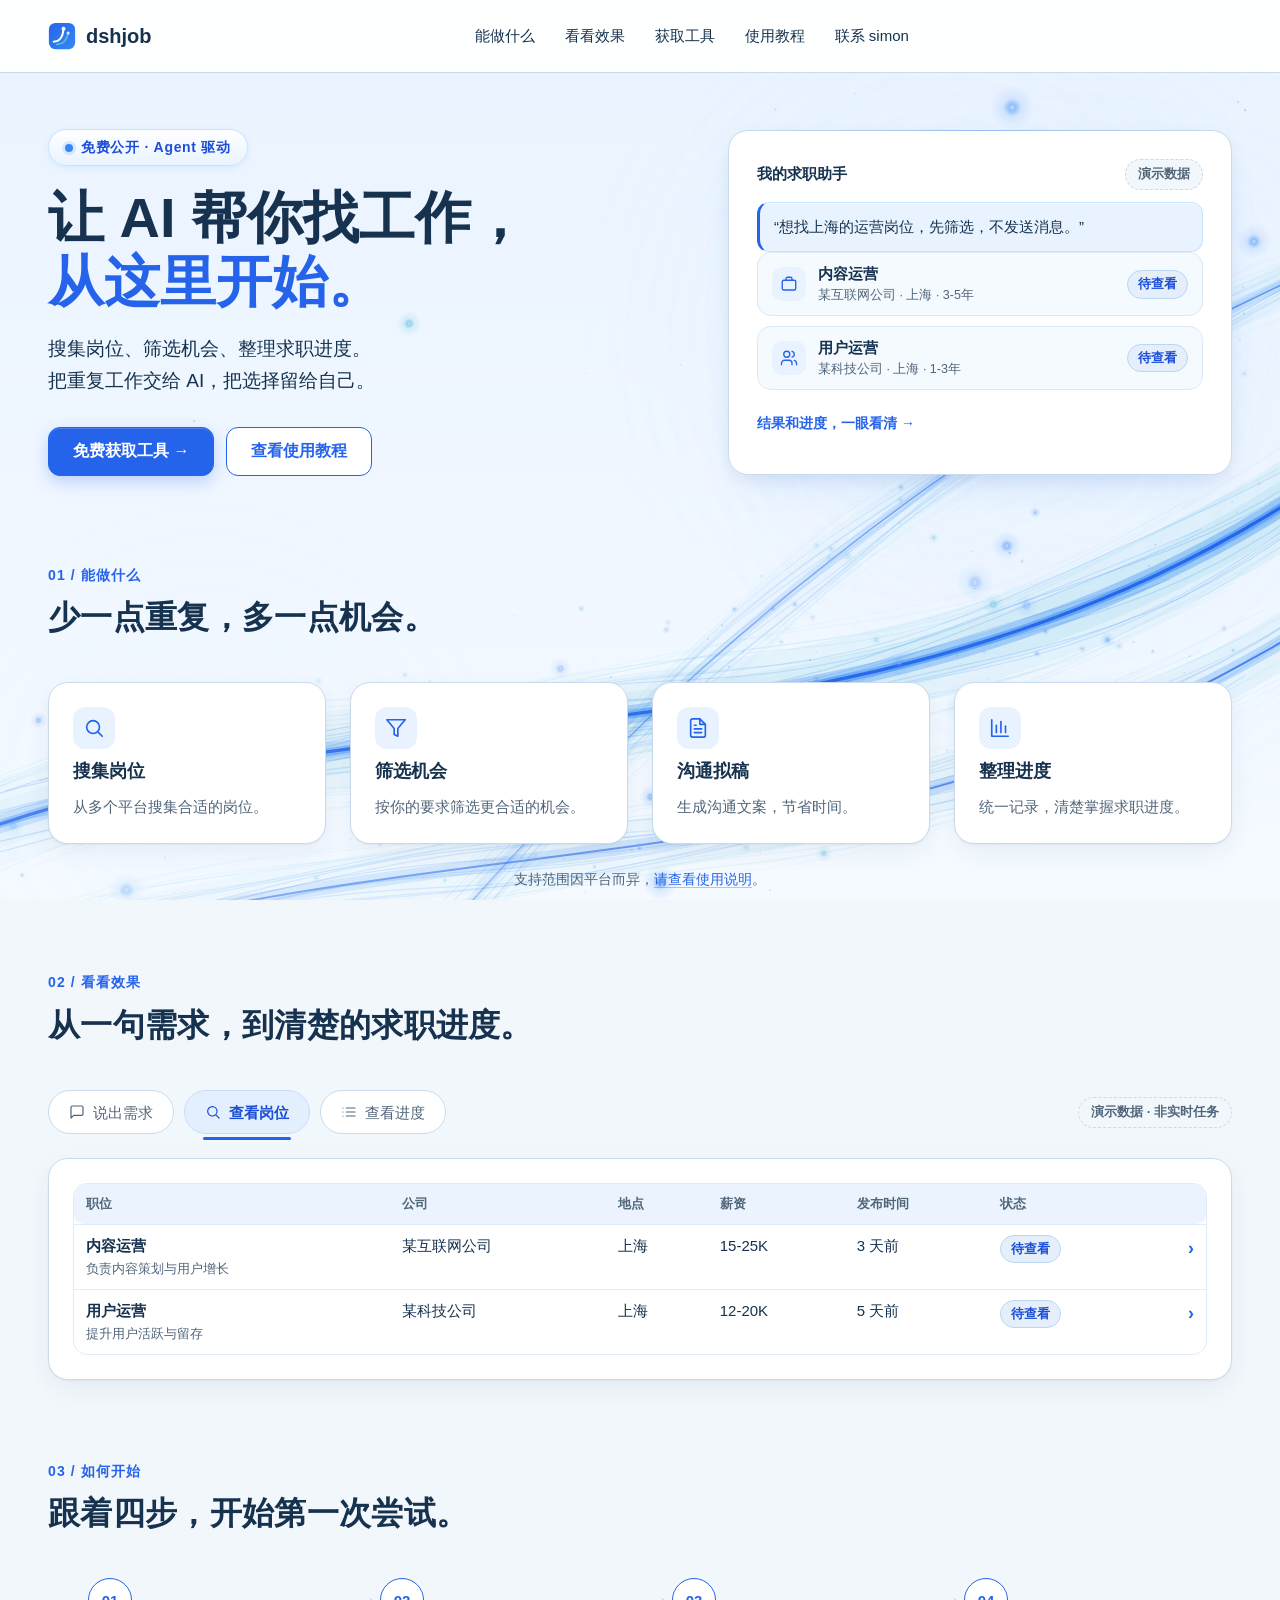
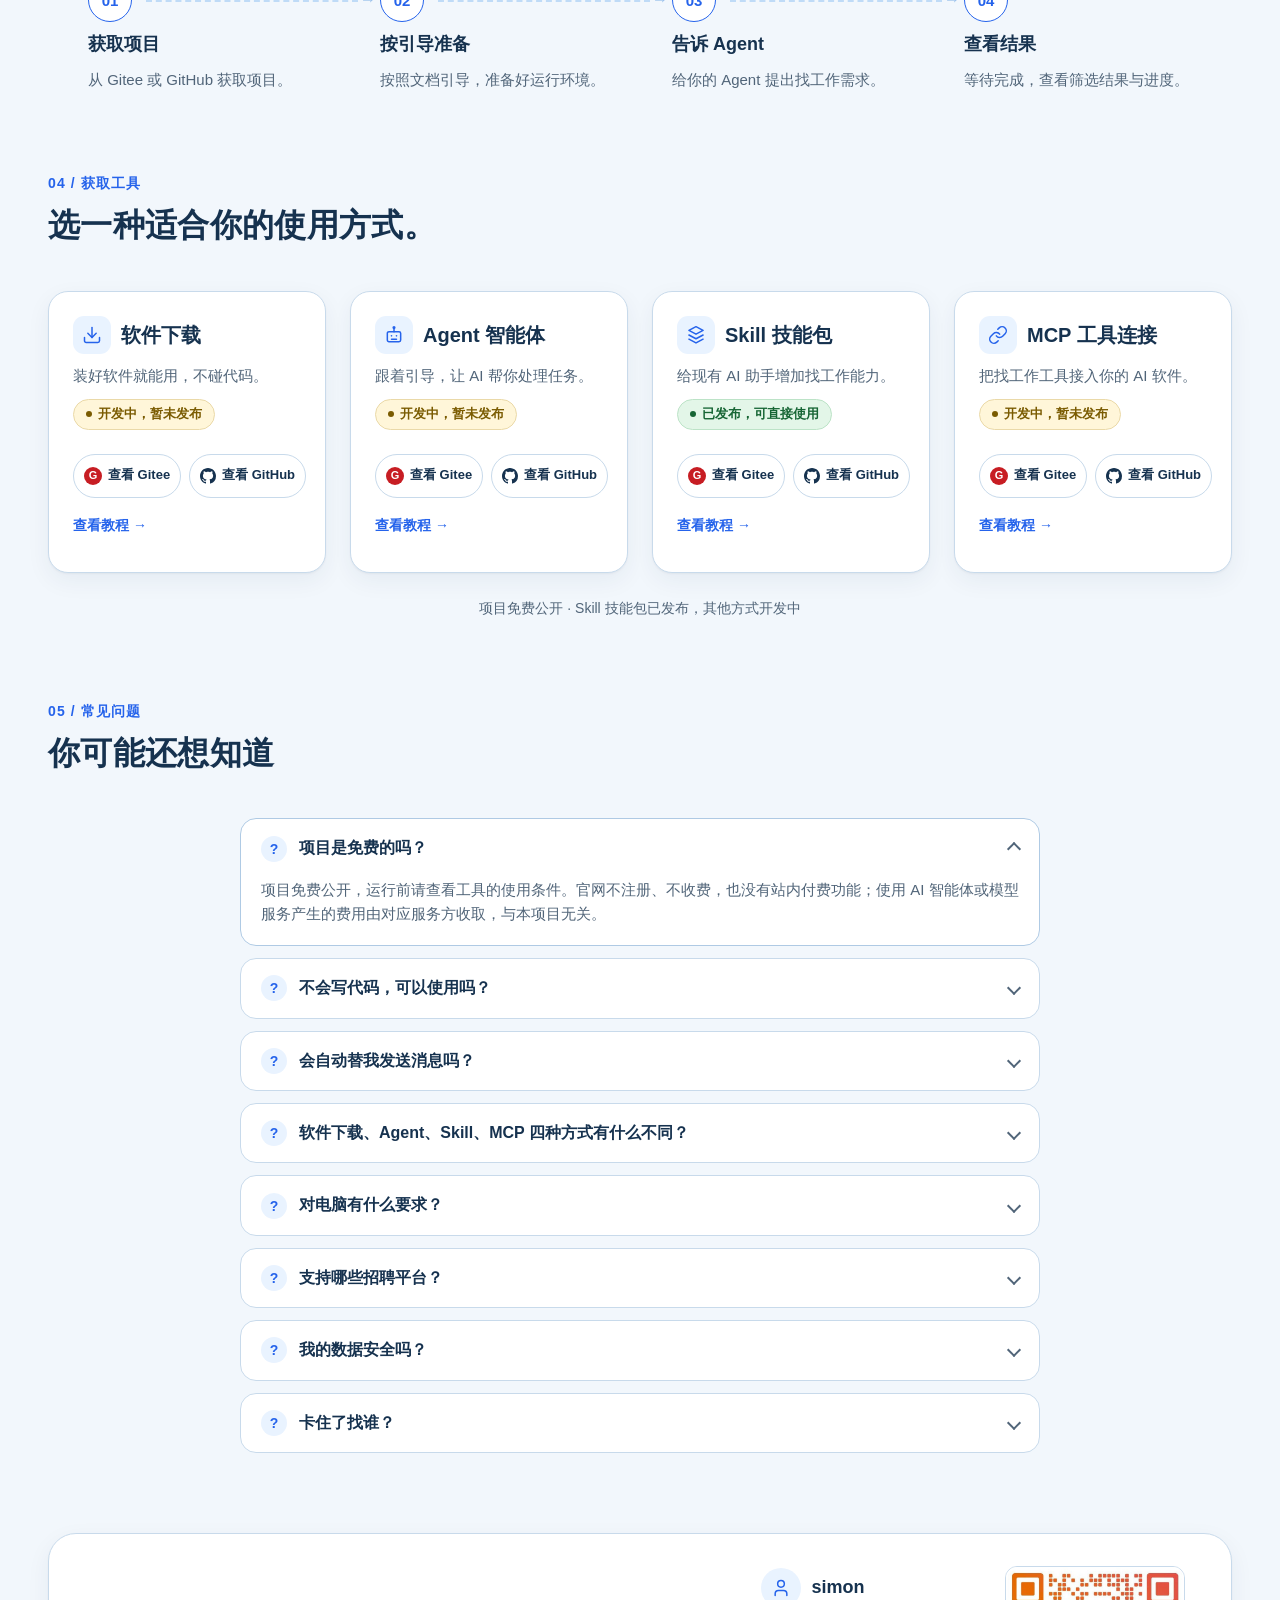
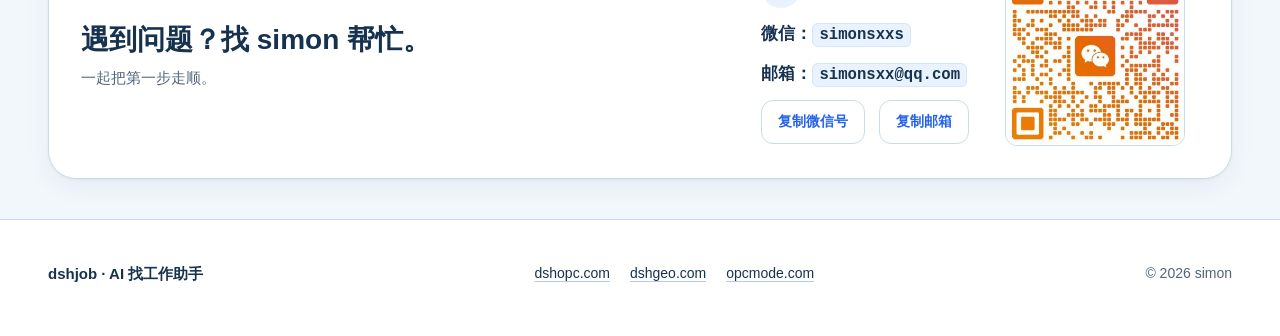
==== commit cd92efa8: "feat(site): 百度统计与站长验证、联系邮箱、页脚关联链接 - 三个页面 head 接入百度统计（hm.js d49248f5...，dshjob.com 专属站点）与   搜索资源平台验证 " ====
--- a/index.html
+++ b/index.html
@@ -7,6 +7,8 @@
   <meta name="description" content="dshjob 是免费公开的 AI 找工作助手项目官网：帮你搜集岗位、筛选机会、拟稿沟通、整理求职进度。提供软件下载、Agent 智能体、Skill 技能包、MCP 工具接入四种使用方式和跟着做的上手教程，遇到问题可以联系 simon。">
   <link rel="icon" href="assets/favicon.svg" type="image/svg+xml">
   <link rel="stylesheet" href="assets/site.css">
+  <meta name="baidu-site-verification" content="codeva-nSd7zsciGi">
+  <script>var _hmt=_hmt||[];(function(){var hm=document.createElement("script");hm.src="https://hm.baidu.com/hm.js?d49248f5e9e329231f15c05d77c2cc79";var s=document.getElementsByTagName("script")[0];s.parentNode.insertBefore(hm,s)})();</script>
 </head>
 <body>
   <a class="skip-link" href="#main">跳到正文</a>
@@ -397,8 +399,10 @@
                 </span>simon
               </p>
               <p class="wechat-line">微信：<code>simonsxxs</code></p>
+              <p class="wechat-line">邮箱：<code>simonsxx@qq.com</code></p>
               <p class="contact-actions">
                 <button class="copy-button" data-copy="simonsxxs" type="button">复制微信号</button>
+                <button class="copy-button" data-copy="simonsxx@qq.com" type="button">复制邮箱</button>
                 <span class="copy-hint" aria-live="polite">复制失败时请长按或选中文字手动复制</span>
               </p>
             </div>
@@ -416,6 +420,11 @@
   <footer class="site-footer">
     <div class="container footer-inner">
       <p class="footer-name">dshjob · AI 找工作助手</p>
+      <p class="footer-links">
+        <a href="https://dshopc.com/" target="_blank" rel="noopener">dshopc.com</a>
+        <a href="https://dshgeo.com/" target="_blank" rel="noopener">dshgeo.com</a>
+        <a href="https://opcmode.com/" target="_blank" rel="noopener">opcmode.com</a>
+      </p>
       <p class="footer-copy">© 2026 simon</p>
     </div>
   </footer>
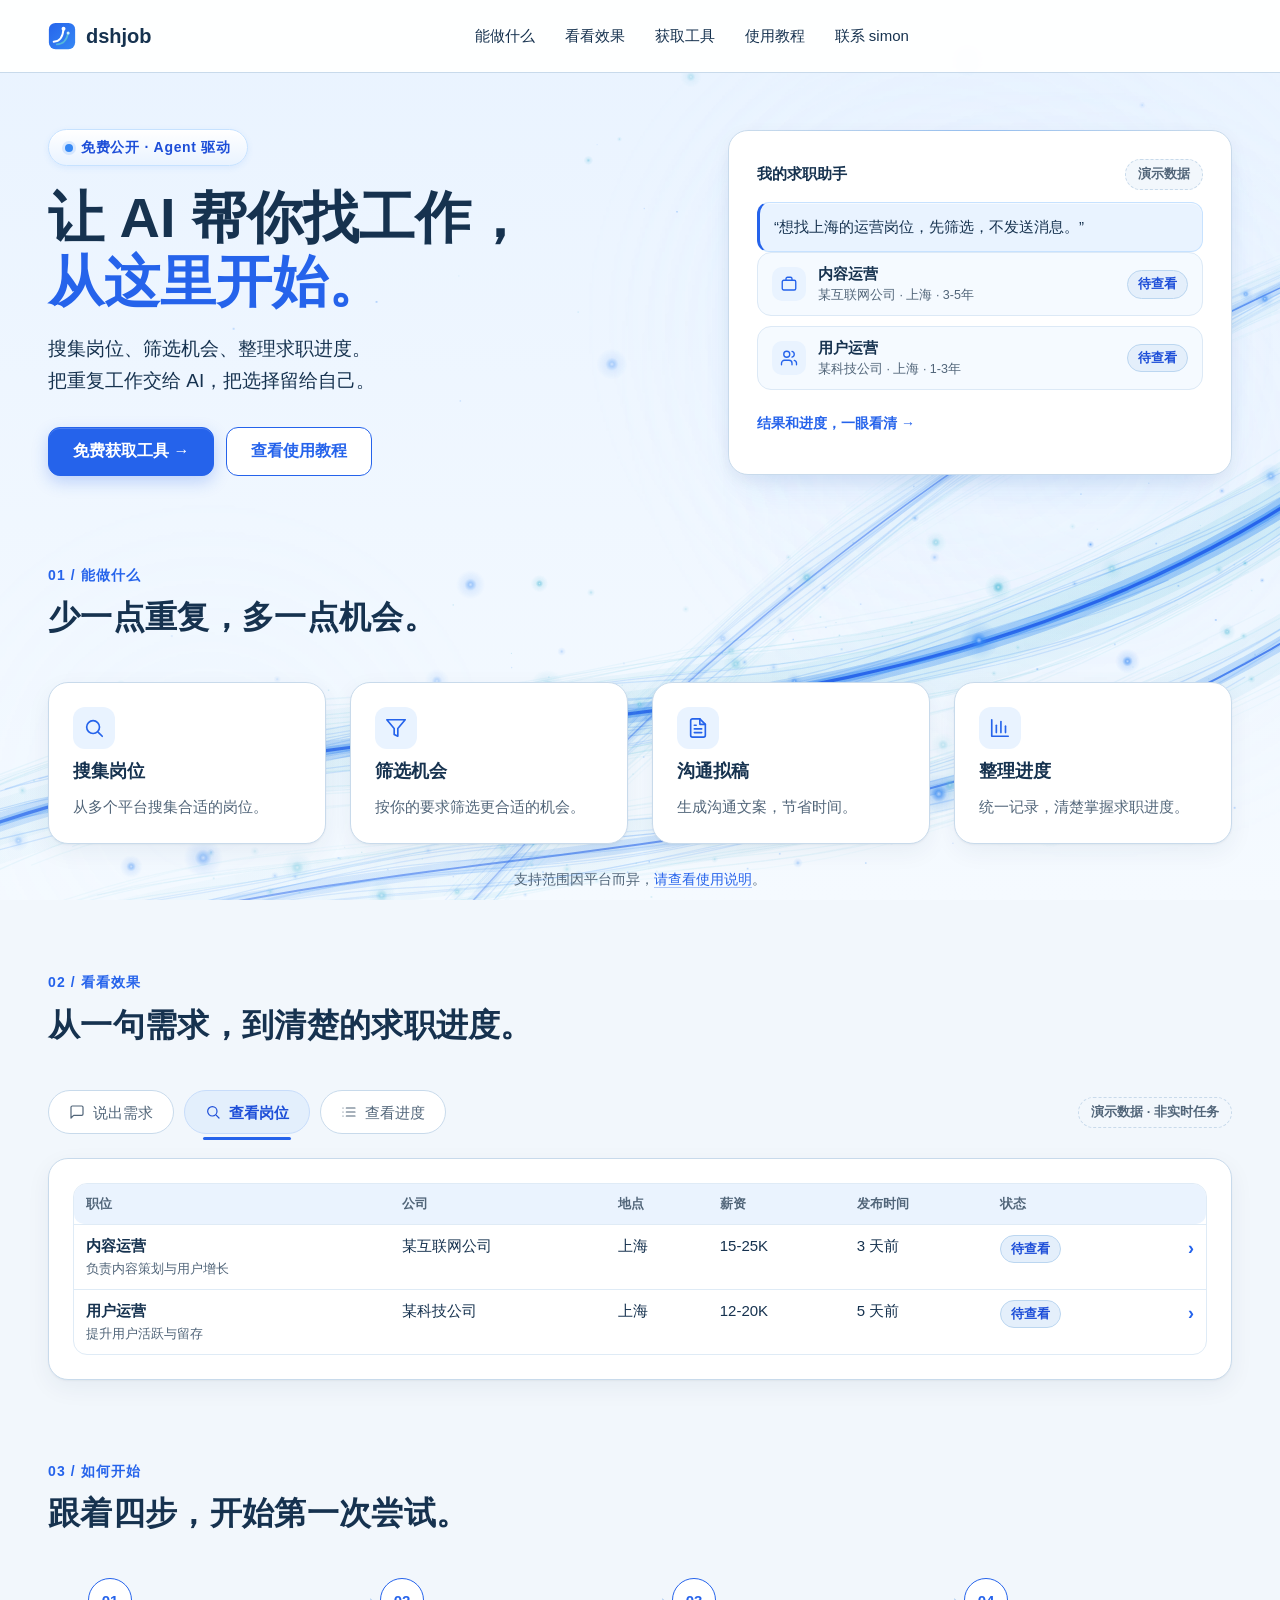
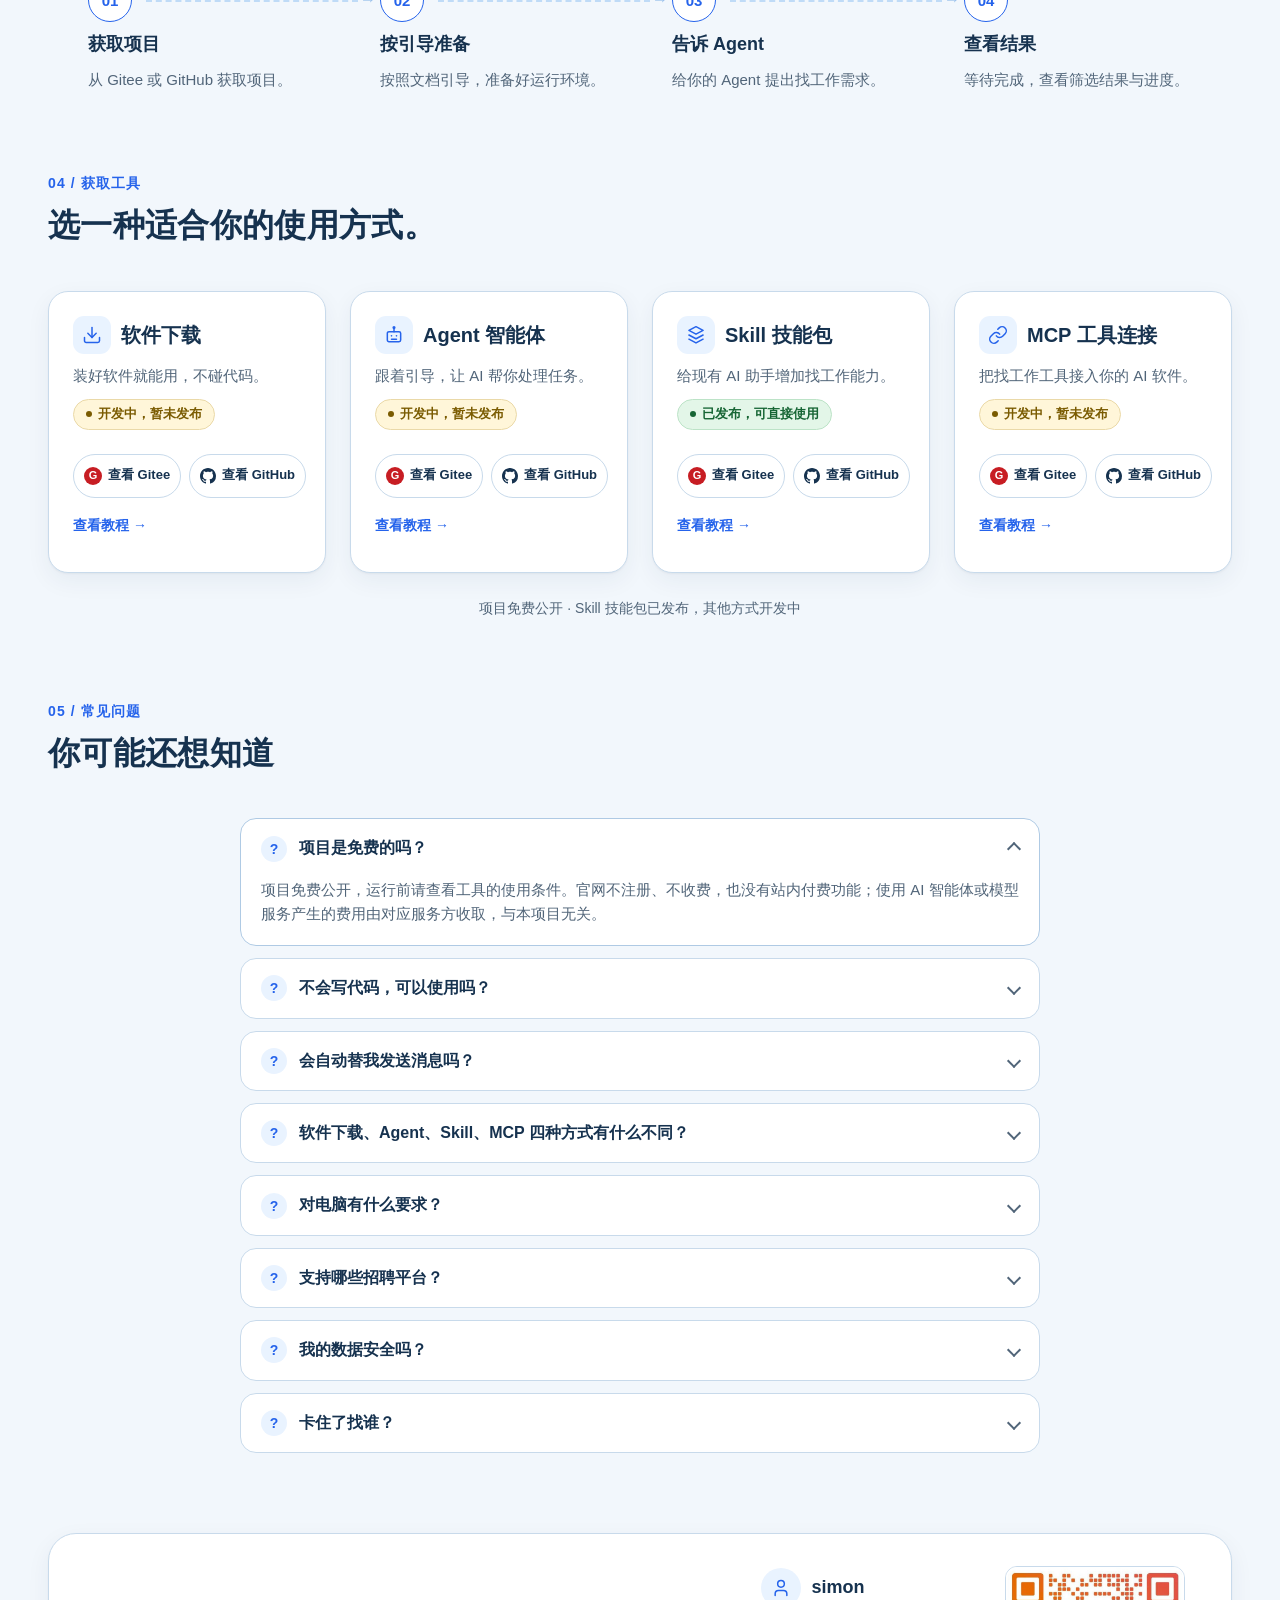
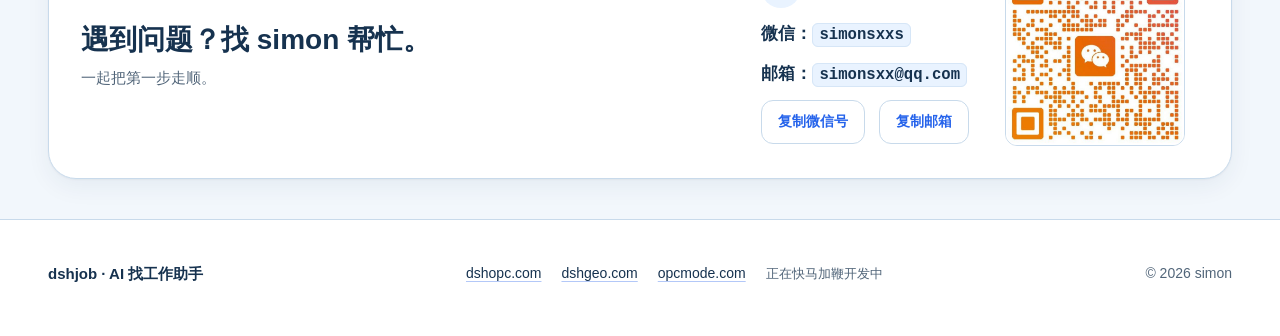
==== commit 252a1bc0: "fix(footer): dshgeo/opcmode 取消跳转改纯文本，加「正在快马加鞭开发中」 按用户指正：两站未上线，页脚视觉保持不变（同色同下划线）但不再可点； 后接浅色小字说明。dshopc" ====
--- a/index.html
+++ b/index.html
@@ -422,8 +422,9 @@
       <p class="footer-name">dshjob · AI 找工作助手</p>
       <p class="footer-links">
         <a href="https://dshopc.com/" target="_blank" rel="noopener">dshopc.com</a>
-        <a href="https://dshgeo.com/" target="_blank" rel="noopener">dshgeo.com</a>
-        <a href="https://opcmode.com/" target="_blank" rel="noopener">opcmode.com</a>
+        <span class="footer-link-off">dshgeo.com</span>
+        <span class="footer-link-off">opcmode.com</span>
+        <span class="footer-links-note">正在快马加鞭开发中</span>
       </p>
       <p class="footer-copy">© 2026 simon</p>
     </div>
--- a/assets/site.css
+++ b/assets/site.css
@@ -1809,6 +1809,26 @@
   min-height: 44px;          /* 触控目标 ≥ 44px */
 }
 
+/* 未上线站点：外观与相邻链接一致（正文色 + 同款下划线），但不可点击 */
+.footer-link-off {
+  display: inline-flex;
+  align-items: center;
+  min-height: 44px;
+  color: var(--text);
+  text-decoration: underline;
+  text-decoration-color: rgba(37, 99, 235, 0.35);
+  text-underline-offset: 3px;
+  cursor: default;
+}
+
+.footer-links-note {
+  display: inline-flex;
+  align-items: center;
+  min-height: 44px;
+  font-size: 13px;
+  color: var(--secondary);
+}
+
 .footer-copy {
   white-space: nowrap;       /* 版权行不断行 */
 }
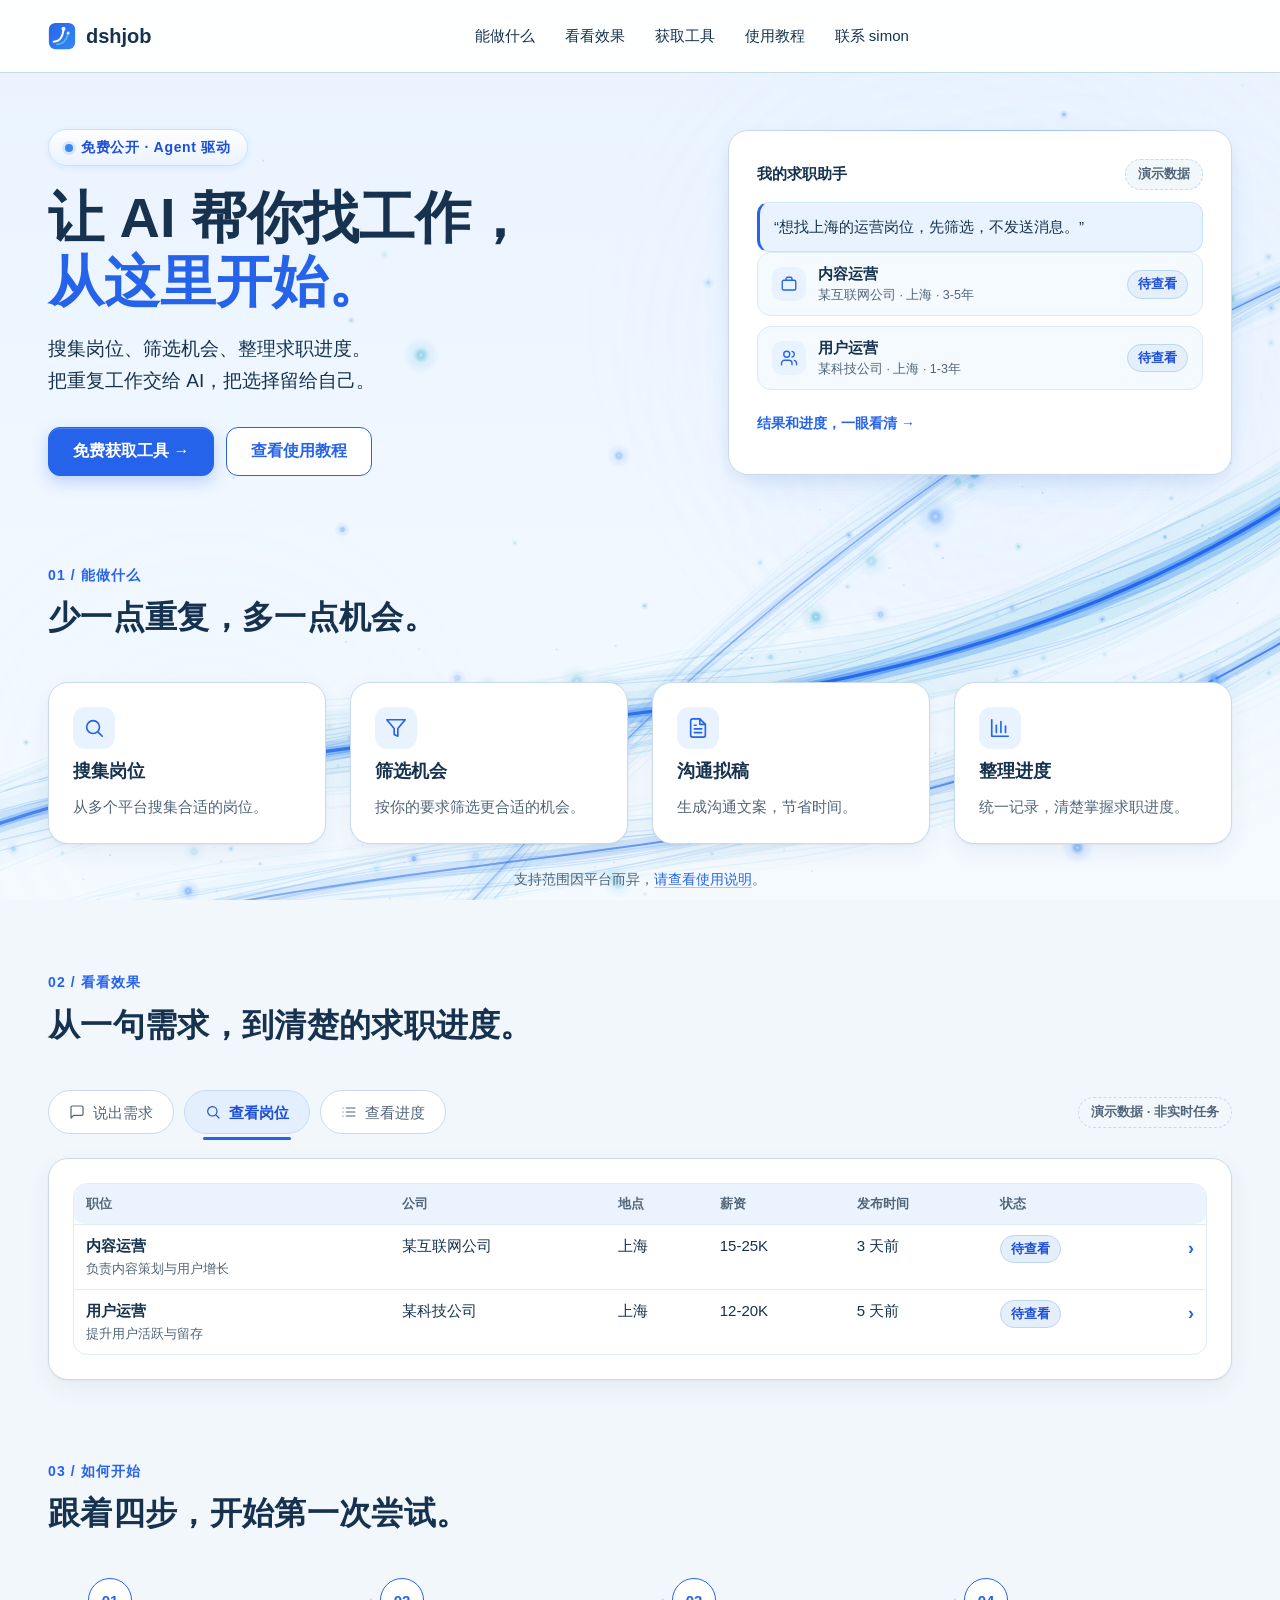
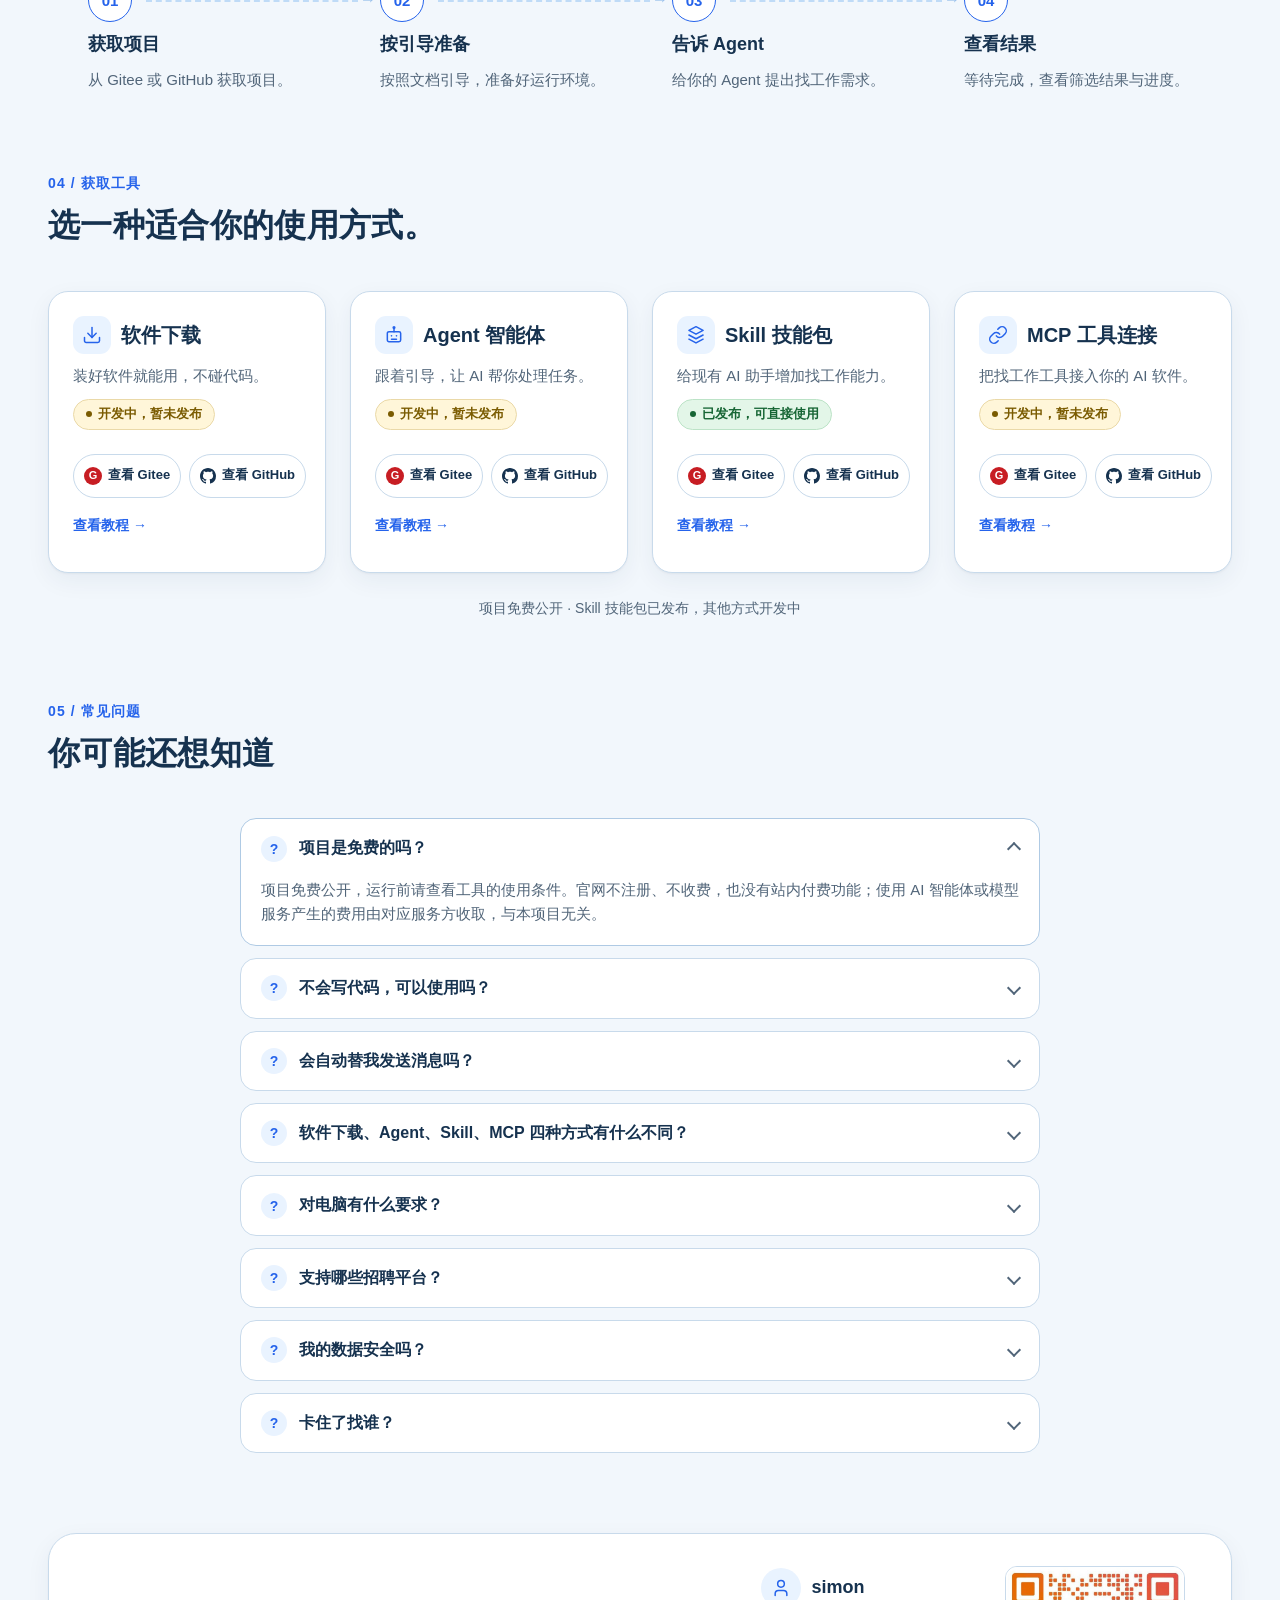
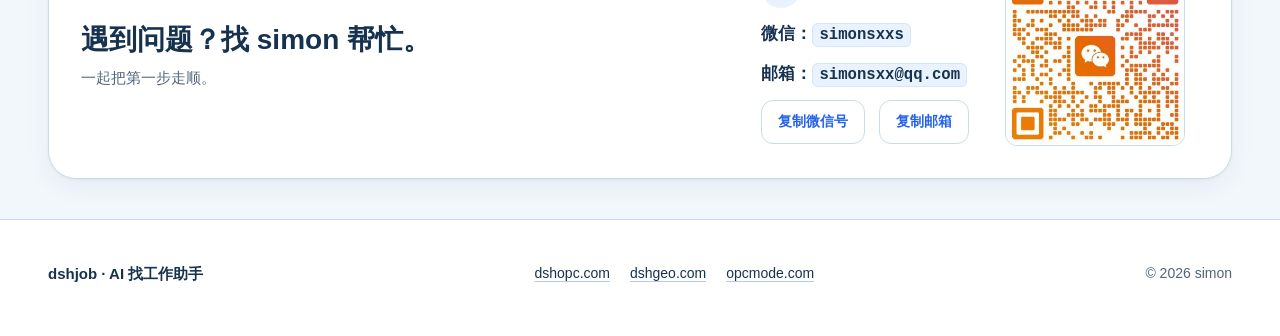
==== commit e48d6275: "Revert "fix(footer): dshgeo/opcmode 取消跳转改纯文本，加「正在快马加鞭开发中」" This reverts commit 252a1bc0d8266283916b6" ====
--- a/index.html
+++ b/index.html
@@ -422,9 +422,8 @@
       <p class="footer-name">dshjob · AI 找工作助手</p>
       <p class="footer-links">
         <a href="https://dshopc.com/" target="_blank" rel="noopener">dshopc.com</a>
-        <span class="footer-link-off">dshgeo.com</span>
-        <span class="footer-link-off">opcmode.com</span>
-        <span class="footer-links-note">正在快马加鞭开发中</span>
+        <a href="https://dshgeo.com/" target="_blank" rel="noopener">dshgeo.com</a>
+        <a href="https://opcmode.com/" target="_blank" rel="noopener">opcmode.com</a>
       </p>
       <p class="footer-copy">© 2026 simon</p>
     </div>
--- a/assets/site.css
+++ b/assets/site.css
@@ -1809,26 +1809,6 @@
   min-height: 44px;          /* 触控目标 ≥ 44px */
 }
 
-/* 未上线站点：外观与相邻链接一致（正文色 + 同款下划线），但不可点击 */
-.footer-link-off {
-  display: inline-flex;
-  align-items: center;
-  min-height: 44px;
-  color: var(--text);
-  text-decoration: underline;
-  text-decoration-color: rgba(37, 99, 235, 0.35);
-  text-underline-offset: 3px;
-  cursor: default;
-}
-
-.footer-links-note {
-  display: inline-flex;
-  align-items: center;
-  min-height: 44px;
-  font-size: 13px;
-  color: var(--secondary);
-}
-
 .footer-copy {
   white-space: nowrap;       /* 版权行不断行 */
 }
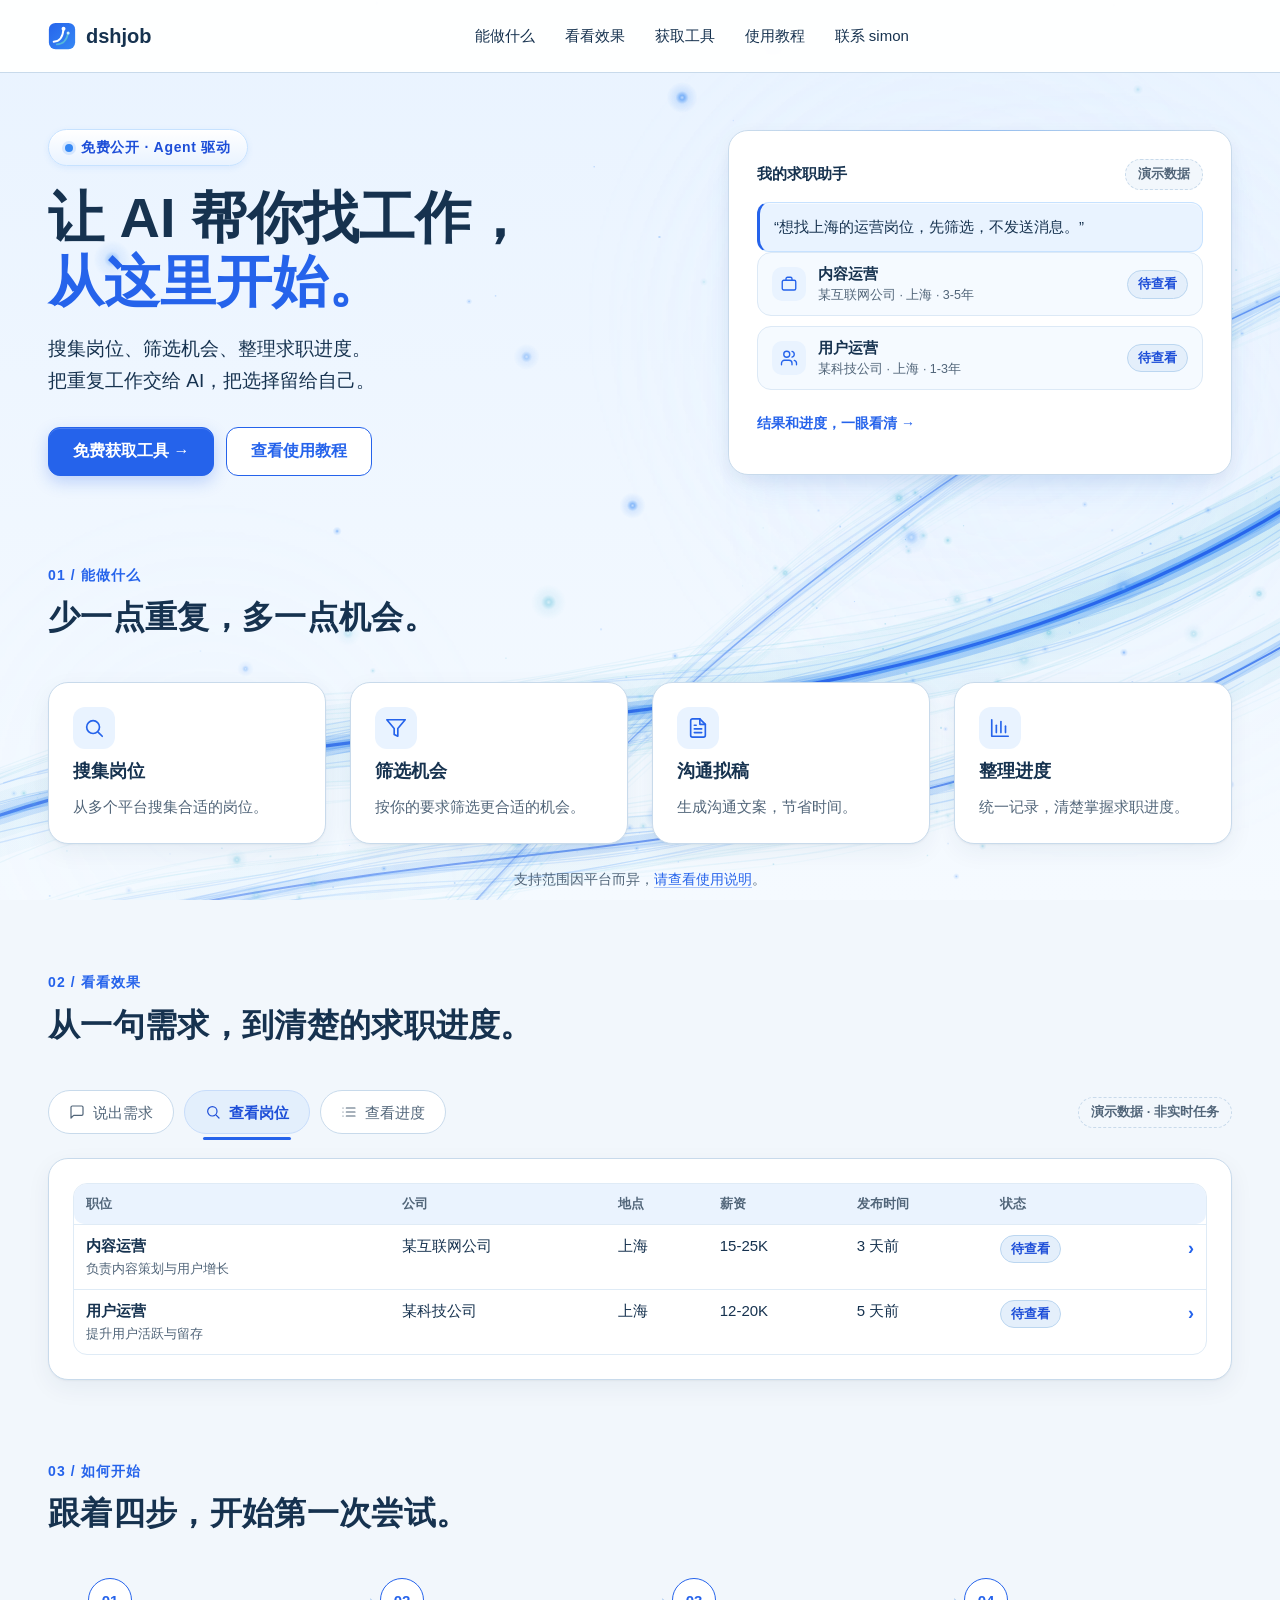
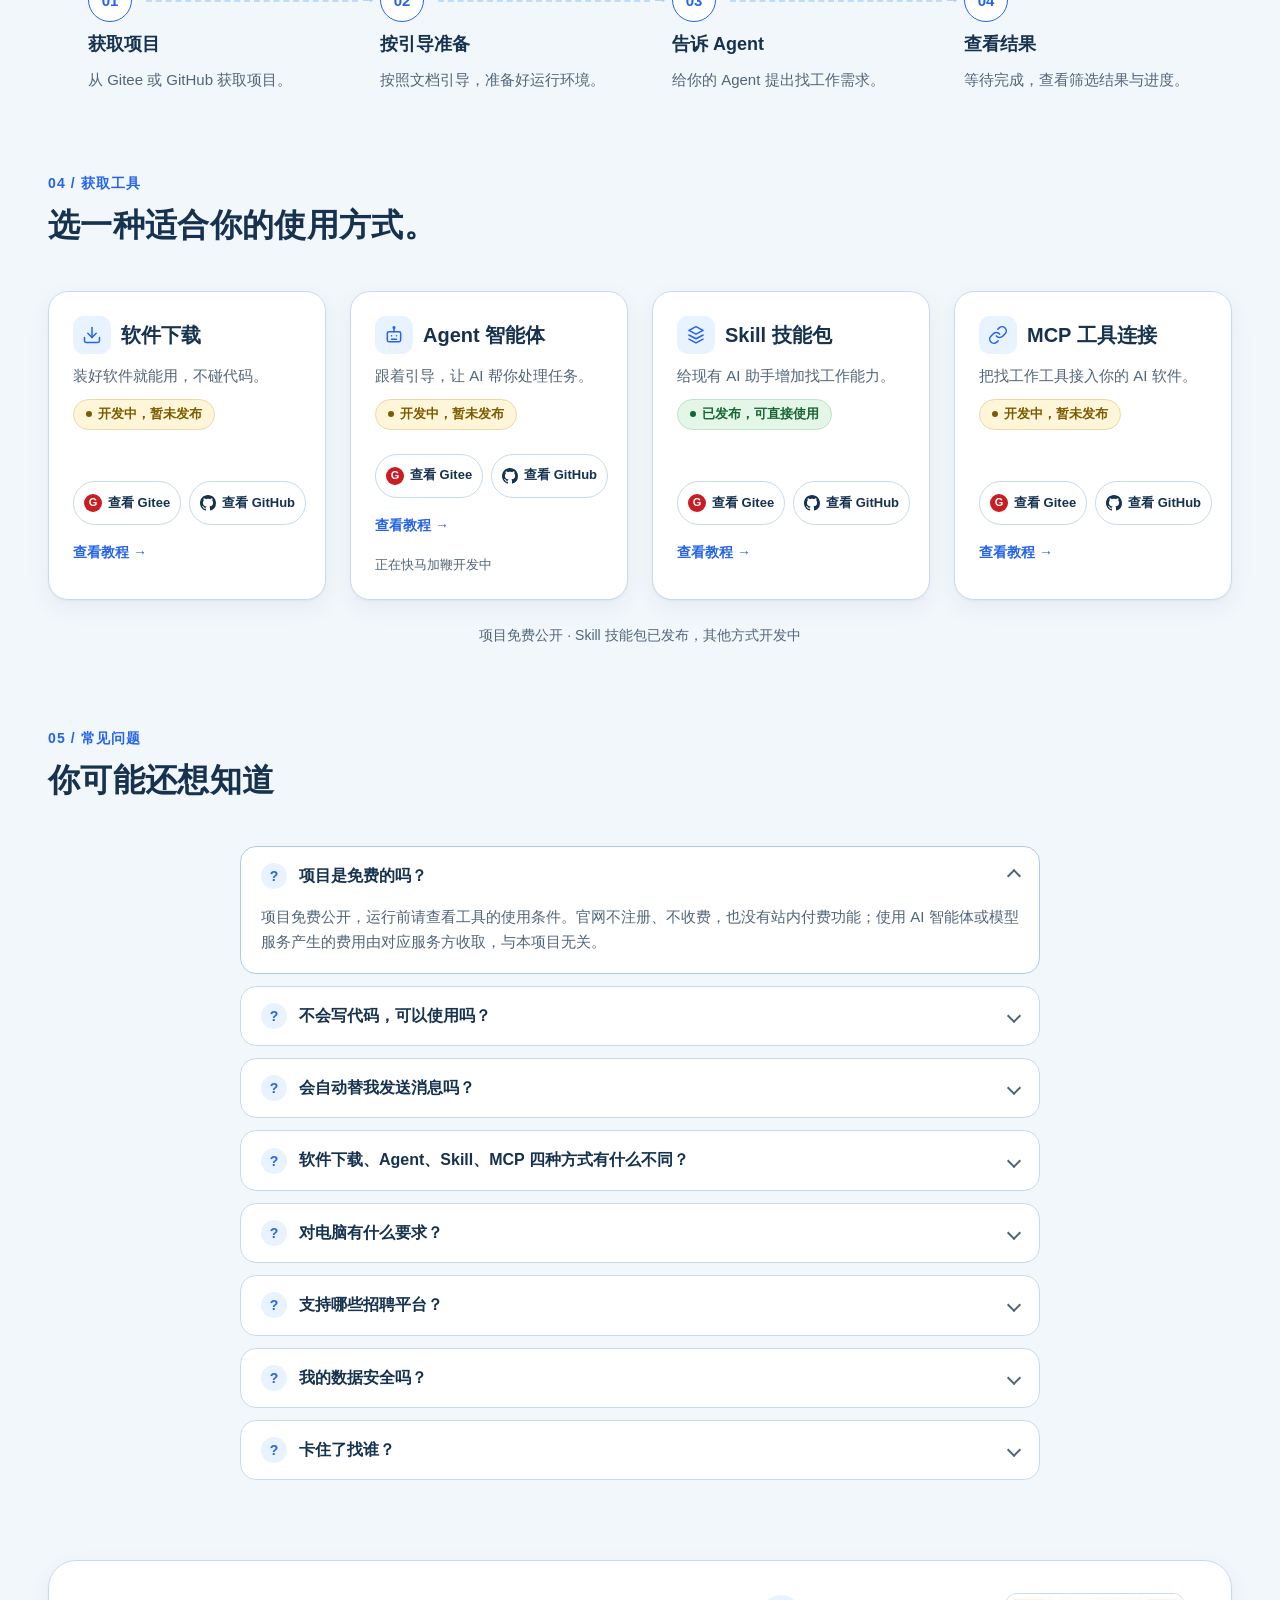
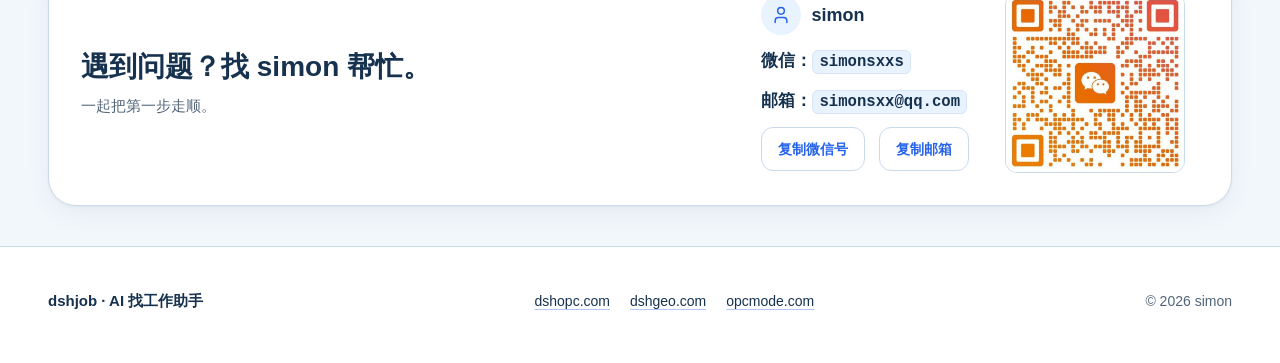
==== commit 53f6d644: "fix(cards): Agent 卡「查看教程」取消跳转，标注开发中；恢复页脚原状 - Agent 智能体（开发中）的「查看教程 →」外观不变但不再可点，   下方加小字「正在快马加鞭开发中」（用户" ====
--- a/index.html
+++ b/index.html
@@ -278,7 +278,8 @@
                 <a class="repo-btn" href="https://gitee.com/simonsxx/dshjob" target="_blank" rel="noopener noreferrer"><span class="repo-gitee" aria-hidden="true">G</span>查看 Gitee</a>
                 <a class="repo-btn" href="https://github.com/simonsxxs/dshjob" target="_blank" rel="noopener noreferrer"><svg class="repo-gh" viewBox="0 0 16 16" fill="currentColor" aria-hidden="true"><path d="M8 0C3.58 0 0 3.58 0 8c0 3.54 2.29 6.53 5.47 7.59.4.07.55-.17.55-.38 0-.19-.01-.82-.01-1.49-2.01.37-2.53-.49-2.69-.94-.09-.23-.48-.94-.82-1.13-.28-.15-.68-.52-.01-.53.63-.01 1.08.58 1.23.82.72 1.21 1.87.87 2.33.66.07-.52.28-.87.51-1.07-1.78-.2-3.64-.89-3.64-3.95 0-.87.31-1.59.82-2.15-.08-.2-.36-1.02.08-2.12 0 0 .67-.21 2.2.82.64-.18 1.32-.27 2-.27s1.36.09 2 .27c1.53-1.04 2.2-.82 2.2-.82.44 1.1.16 1.92.08 2.12.51.56.82 1.27.82 2.15 0 3.07-1.87 3.75-3.65 3.95.29.25.54.73.54 1.48 0 1.07-.01 1.93-.01 2.2 0 .21.15.46.55.38A8.01 8.01 0 0 0 16 8c0-4.42-3.58-8-8-8z"/></svg>查看 GitHub</a>
               </div>
-              <a class="tut-link" href="guide.html#agent">查看教程 →</a>
+              <span class="tut-link tut-link-off" aria-disabled="true">查看教程 →</span>
+              <span class="tut-note">正在快马加鞭开发中</span>
             </div>
           </article>
 
--- a/assets/site.css
+++ b/assets/site.css
@@ -1079,6 +1079,23 @@
   text-underline-offset: 4px;
 }
 
+/* 开发中方式的教程入口：外观与可点版本一致，但不可跳转 */
+.tut-link-off {
+  cursor: default;
+}
+
+.tut-link-off:hover {
+  color: var(--primary);
+  text-decoration: none;
+}
+
+.tut-note {
+  display: inline-flex;
+  align-items: center;
+  font-size: 13px;
+  color: var(--secondary);
+}
+
 /* 步骤编号：品牌蓝描边圆徽（原型 v2 的 01–04 圆形序号） */
 .step .step-num {
   display: inline-flex;
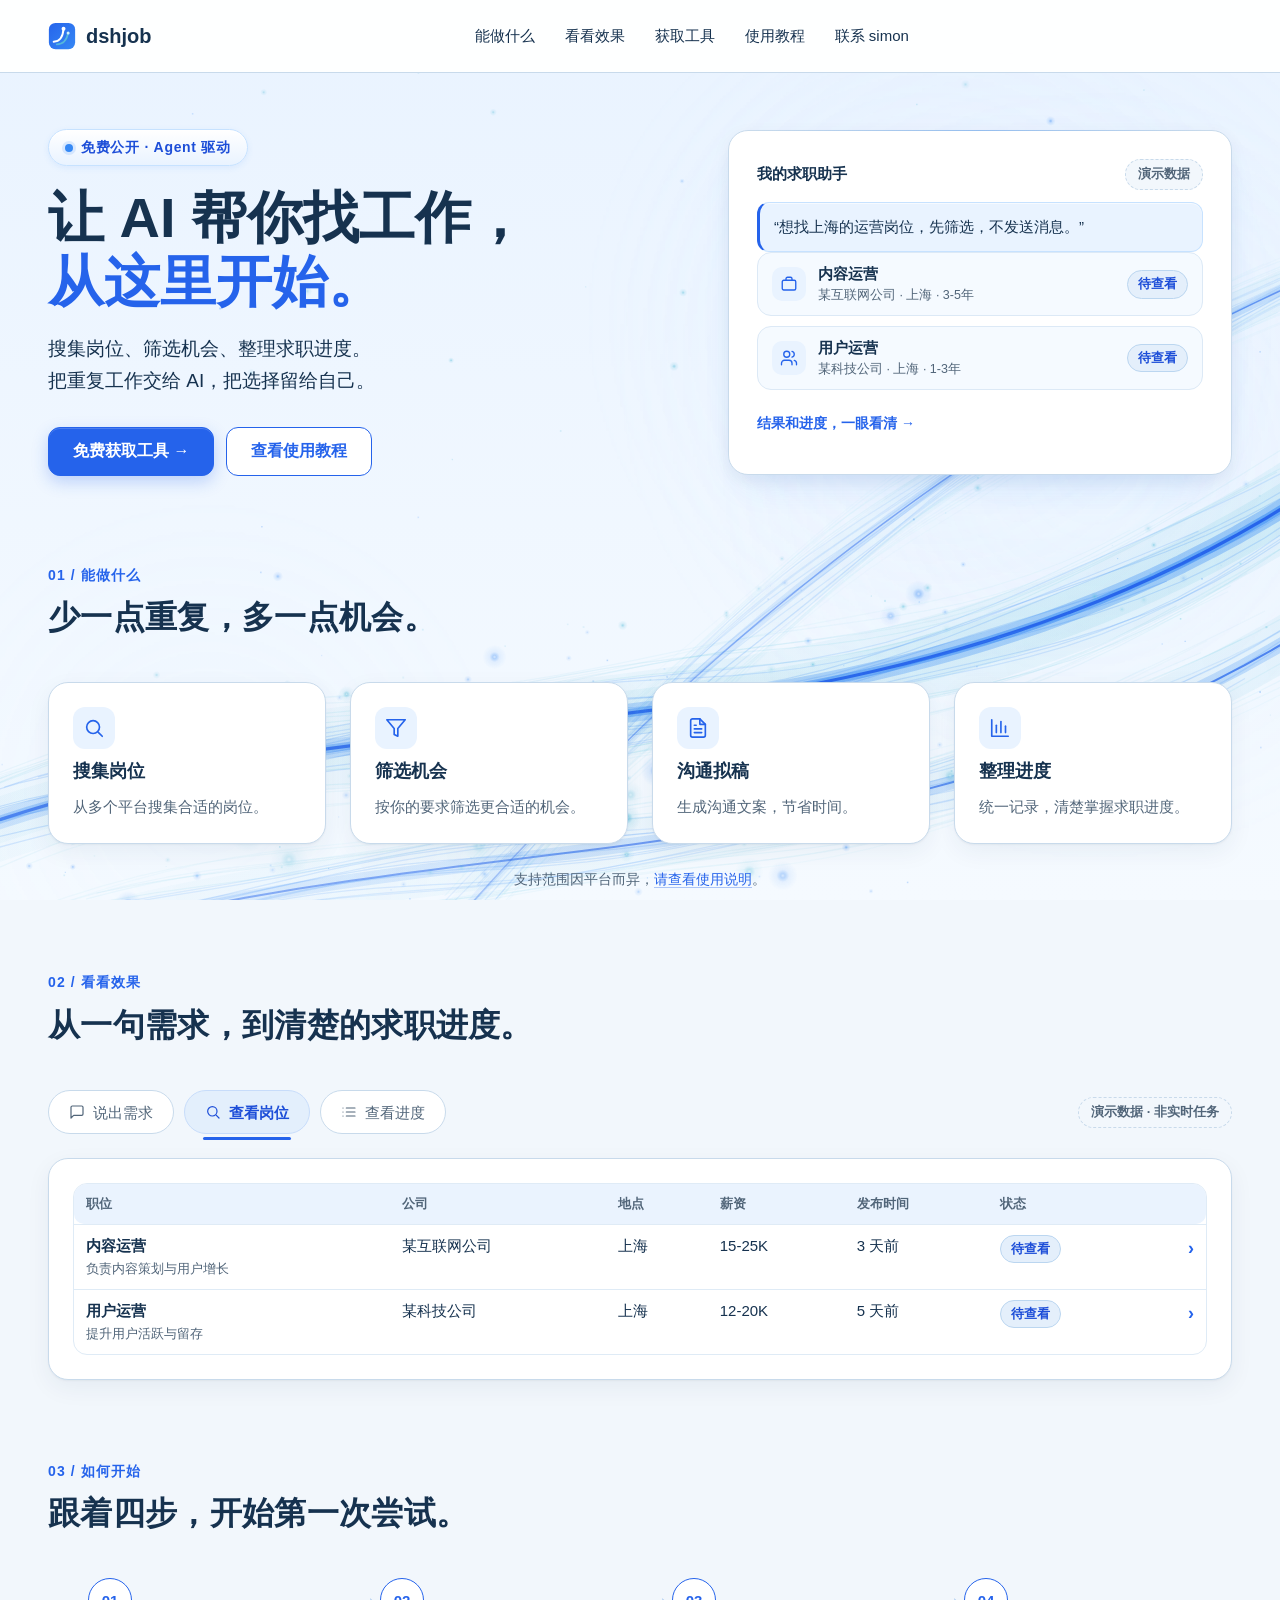
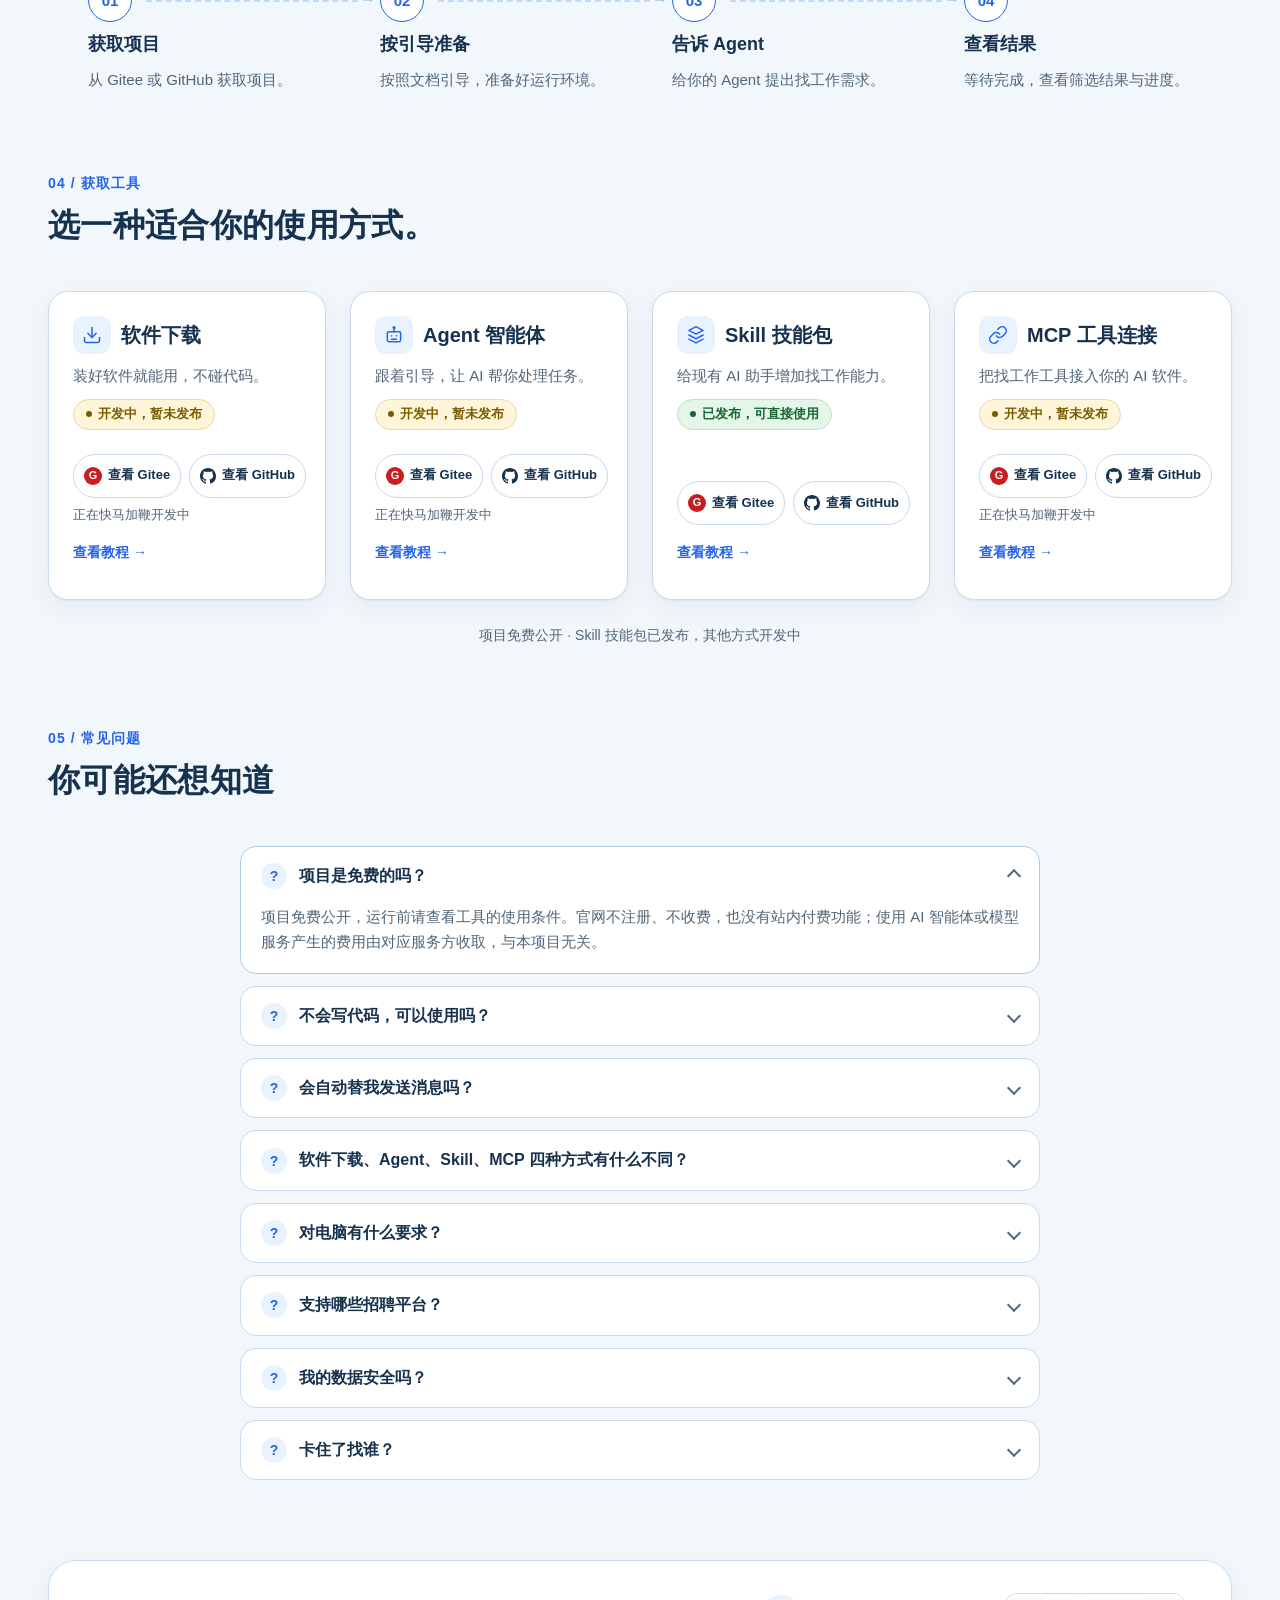
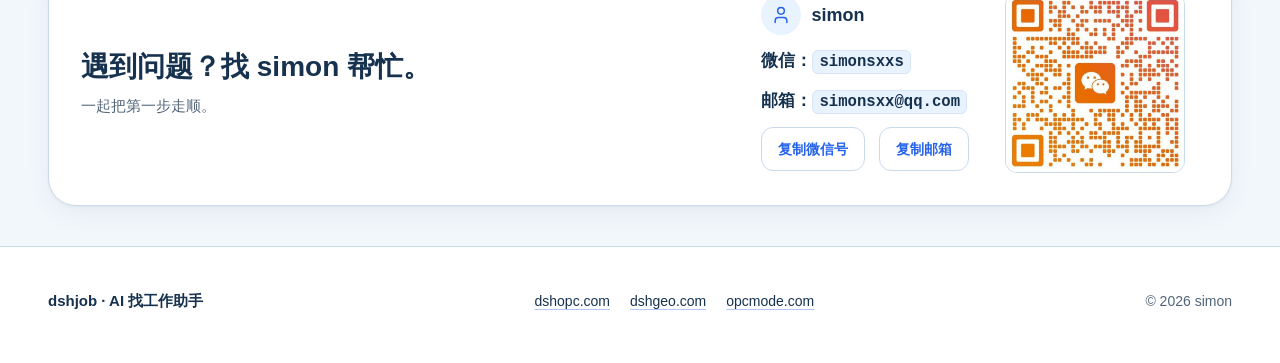
==== commit 8f211cd8: "fix(cards): 三张开发中卡的仓库按钮取消跳转（视觉不变）并加提示语 按用户确认的计划执行： - 软件下载 / Agent 智能体 / MCP 工具连接的「查看 Gitee」「查看 GitHu" ====
--- a/index.html
+++ b/index.html
@@ -257,9 +257,10 @@
             <p class="mode-status"><span class="status-badge">开发中，暂未发布</span></p>
             <div class="card-actions">
               <div class="repo-links">
-                <a class="repo-btn" href="https://gitee.com/simonsxx/dshjob" target="_blank" rel="noopener noreferrer"><span class="repo-gitee" aria-hidden="true">G</span>查看 Gitee</a>
-                <a class="repo-btn" href="https://github.com/simonsxxs/dshjob" target="_blank" rel="noopener noreferrer"><svg class="repo-gh" viewBox="0 0 16 16" fill="currentColor" aria-hidden="true"><path d="M8 0C3.58 0 0 3.58 0 8c0 3.54 2.29 6.53 5.47 7.59.4.07.55-.17.55-.38 0-.19-.01-.82-.01-1.49-2.01.37-2.53-.49-2.69-.94-.09-.23-.48-.94-.82-1.13-.28-.15-.68-.52-.01-.53.63-.01 1.08.58 1.23.82.72 1.21 1.87.87 2.33.66.07-.52.28-.87.51-1.07-1.78-.2-3.64-.89-3.64-3.95 0-.87.31-1.59.82-2.15-.08-.2-.36-1.02.08-2.12 0 0 .67-.21 2.2.82.64-.18 1.32-.27 2-.27s1.36.09 2 .27c1.53-1.04 2.2-.82 2.2-.82.44 1.1.16 1.92.08 2.12.51.56.82 1.27.82 2.15 0 3.07-1.87 3.75-3.65 3.95.29.25.54.73.54 1.48 0 1.07-.01 1.93-.01 2.2 0 .21.15.46.55.38A8.01 8.01 0 0 0 16 8c0-4.42-3.58-8-8-8z"/></svg>查看 GitHub</a>
+                <span class="repo-btn repo-btn-off" aria-disabled="true"><span class="repo-gitee" aria-hidden="true">G</span>查看 Gitee</span>
+                <span class="repo-btn repo-btn-off" aria-disabled="true"><svg class="repo-gh" viewBox="0 0 16 16" fill="currentColor" aria-hidden="true"><path d="M8 0C3.58 0 0 3.58 0 8c0 3.54 2.29 6.53 5.47 7.59.4.07.55-.17.55-.38 0-.19-.01-.82-.01-1.49-2.01.37-2.53-.49-2.69-.94-.09-.23-.48-.94-.82-1.13-.28-.15-.68-.52-.01-.53.63-.01 1.08.58 1.23.82.72 1.21 1.87.87 2.33.66.07-.52.28-.87.51-1.07-1.78-.2-3.64-.89-3.64-3.95 0-.87.31-1.59.82-2.15-.08-.2-.36-1.02.08-2.12 0 0 .67-.21 2.2.82.64-.18 1.32-.27 2-.27s1.36.09 2 .27c1.53-1.04 2.2-.82 2.2-.82.44 1.1.16 1.92.08 2.12.51.56.82 1.27.82 2.15 0 3.07-1.87 3.75-3.65 3.95.29.25.54.73.54 1.48 0 1.07-.01 1.93-.01 2.2 0 .21.15.46.55.38A8.01 8.01 0 0 0 16 8c0-4.42-3.58-8-8-8z"/></svg>查看 GitHub</span>
               </div>
+              <span class="card-note">正在快马加鞭开发中</span>
               <a class="tut-link" href="guide.html#software">查看教程 →</a>
             </div>
           </article>
@@ -275,11 +276,11 @@
             <p class="mode-status"><span class="status-badge">开发中，暂未发布</span></p>
             <div class="card-actions">
               <div class="repo-links">
-                <a class="repo-btn" href="https://gitee.com/simonsxx/dshjob" target="_blank" rel="noopener noreferrer"><span class="repo-gitee" aria-hidden="true">G</span>查看 Gitee</a>
-                <a class="repo-btn" href="https://github.com/simonsxxs/dshjob" target="_blank" rel="noopener noreferrer"><svg class="repo-gh" viewBox="0 0 16 16" fill="currentColor" aria-hidden="true"><path d="M8 0C3.58 0 0 3.58 0 8c0 3.54 2.29 6.53 5.47 7.59.4.07.55-.17.55-.38 0-.19-.01-.82-.01-1.49-2.01.37-2.53-.49-2.69-.94-.09-.23-.48-.94-.82-1.13-.28-.15-.68-.52-.01-.53.63-.01 1.08.58 1.23.82.72 1.21 1.87.87 2.33.66.07-.52.28-.87.51-1.07-1.78-.2-3.64-.89-3.64-3.95 0-.87.31-1.59.82-2.15-.08-.2-.36-1.02.08-2.12 0 0 .67-.21 2.2.82.64-.18 1.32-.27 2-.27s1.36.09 2 .27c1.53-1.04 2.2-.82 2.2-.82.44 1.1.16 1.92.08 2.12.51.56.82 1.27.82 2.15 0 3.07-1.87 3.75-3.65 3.95.29.25.54.73.54 1.48 0 1.07-.01 1.93-.01 2.2 0 .21.15.46.55.38A8.01 8.01 0 0 0 16 8c0-4.42-3.58-8-8-8z"/></svg>查看 GitHub</a>
+                <span class="repo-btn repo-btn-off" aria-disabled="true"><span class="repo-gitee" aria-hidden="true">G</span>查看 Gitee</span>
+                <span class="repo-btn repo-btn-off" aria-disabled="true"><svg class="repo-gh" viewBox="0 0 16 16" fill="currentColor" aria-hidden="true"><path d="M8 0C3.58 0 0 3.58 0 8c0 3.54 2.29 6.53 5.47 7.59.4.07.55-.17.55-.38 0-.19-.01-.82-.01-1.49-2.01.37-2.53-.49-2.69-.94-.09-.23-.48-.94-.82-1.13-.28-.15-.68-.52-.01-.53.63-.01 1.08.58 1.23.82.72 1.21 1.87.87 2.33.66.07-.52.28-.87.51-1.07-1.78-.2-3.64-.89-3.64-3.95 0-.87.31-1.59.82-2.15-.08-.2-.36-1.02.08-2.12 0 0 .67-.21 2.2.82.64-.18 1.32-.27 2-.27s1.36.09 2 .27c1.53-1.04 2.2-.82 2.2-.82.44 1.1.16 1.92.08 2.12.51.56.82 1.27.82 2.15 0 3.07-1.87 3.75-3.65 3.95.29.25.54.73.54 1.48 0 1.07-.01 1.93-.01 2.2 0 .21.15.46.55.38A8.01 8.01 0 0 0 16 8c0-4.42-3.58-8-8-8z"/></svg>查看 GitHub</span>
               </div>
-              <span class="tut-link tut-link-off" aria-disabled="true">查看教程 →</span>
-              <span class="tut-note">正在快马加鞭开发中</span>
+              <span class="card-note">正在快马加鞭开发中</span>
+              <a class="tut-link" href="guide.html#agent">查看教程 →</a>
             </div>
           </article>
 
@@ -312,9 +313,10 @@
             <p class="mode-status"><span class="status-badge">开发中，暂未发布</span></p>
             <div class="card-actions">
               <div class="repo-links">
-                <a class="repo-btn" href="https://gitee.com/simonsxx/dshjob" target="_blank" rel="noopener noreferrer"><span class="repo-gitee" aria-hidden="true">G</span>查看 Gitee</a>
-                <a class="repo-btn" href="https://github.com/simonsxxs/dshjob" target="_blank" rel="noopener noreferrer"><svg class="repo-gh" viewBox="0 0 16 16" fill="currentColor" aria-hidden="true"><path d="M8 0C3.58 0 0 3.58 0 8c0 3.54 2.29 6.53 5.47 7.59.4.07.55-.17.55-.38 0-.19-.01-.82-.01-1.49-2.01.37-2.53-.49-2.69-.94-.09-.23-.48-.94-.82-1.13-.28-.15-.68-.52-.01-.53.63-.01 1.08.58 1.23.82.72 1.21 1.87.87 2.33.66.07-.52.28-.87.51-1.07-1.78-.2-3.64-.89-3.64-3.95 0-.87.31-1.59.82-2.15-.08-.2-.36-1.02.08-2.12 0 0 .67-.21 2.2.82.64-.18 1.32-.27 2-.27s1.36.09 2 .27c1.53-1.04 2.2-.82 2.2-.82.44 1.1.16 1.92.08 2.12.51.56.82 1.27.82 2.15 0 3.07-1.87 3.75-3.65 3.95.29.25.54.73.54 1.48 0 1.07-.01 1.93-.01 2.2 0 .21.15.46.55.38A8.01 8.01 0 0 0 16 8c0-4.42-3.58-8-8-8z"/></svg>查看 GitHub</a>
+                <span class="repo-btn repo-btn-off" aria-disabled="true"><span class="repo-gitee" aria-hidden="true">G</span>查看 Gitee</span>
+                <span class="repo-btn repo-btn-off" aria-disabled="true"><svg class="repo-gh" viewBox="0 0 16 16" fill="currentColor" aria-hidden="true"><path d="M8 0C3.58 0 0 3.58 0 8c0 3.54 2.29 6.53 5.47 7.59.4.07.55-.17.55-.38 0-.19-.01-.82-.01-1.49-2.01.37-2.53-.49-2.69-.94-.09-.23-.48-.94-.82-1.13-.28-.15-.68-.52-.01-.53.63-.01 1.08.58 1.23.82.72 1.21 1.87.87 2.33.66.07-.52.28-.87.51-1.07-1.78-.2-3.64-.89-3.64-3.95 0-.87.31-1.59.82-2.15-.08-.2-.36-1.02.08-2.12 0 0 .67-.21 2.2.82.64-.18 1.32-.27 2-.27s1.36.09 2 .27c1.53-1.04 2.2-.82 2.2-.82.44 1.1.16 1.92.08 2.12.51.56.82 1.27.82 2.15 0 3.07-1.87 3.75-3.65 3.95.29.25.54.73.54 1.48 0 1.07-.01 1.93-.01 2.2 0 .21.15.46.55.38A8.01 8.01 0 0 0 16 8c0-4.42-3.58-8-8-8z"/></svg>查看 GitHub</span>
               </div>
+              <span class="card-note">正在快马加鞭开发中</span>
               <a class="tut-link" href="guide.html#mcp">查看教程 →</a>
             </div>
           </article>
--- a/assets/site.css
+++ b/assets/site.css
@@ -1079,17 +1079,17 @@
   text-underline-offset: 4px;
 }
 
-/* 开发中方式的教程入口：外观与可点版本一致，但不可跳转 */
-.tut-link-off {
+/* 开发中方式的仓库按钮：外观与可点版本一致（含悬停态），但不可跳转 */
+.repo-btn-off {
   cursor: default;
 }
 
-.tut-link-off:hover {
-  color: var(--primary);
-  text-decoration: none;
-}
-
-.tut-note {
+.repo-btn-off:hover {
+  border-color: var(--card-border);
+  color: var(--text);
+}
+
+.card-note {
   display: inline-flex;
   align-items: center;
   font-size: 13px;
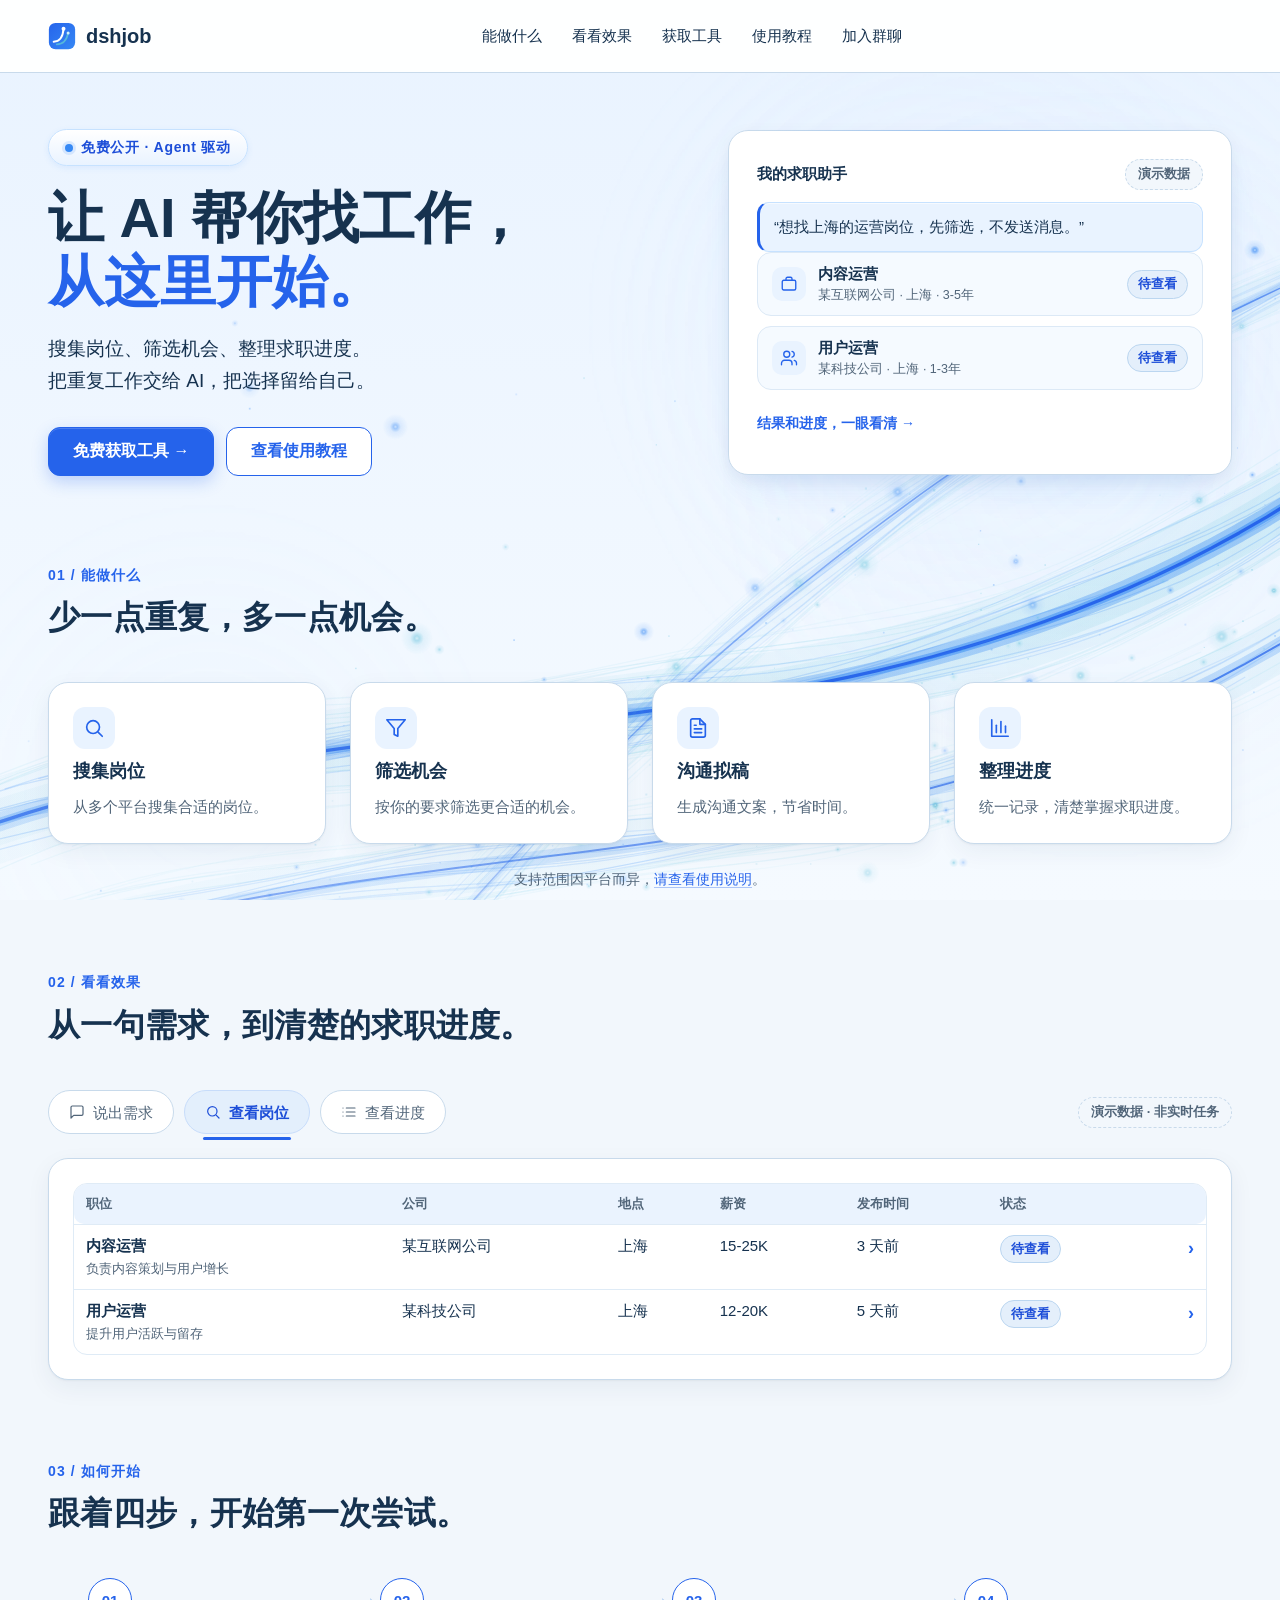
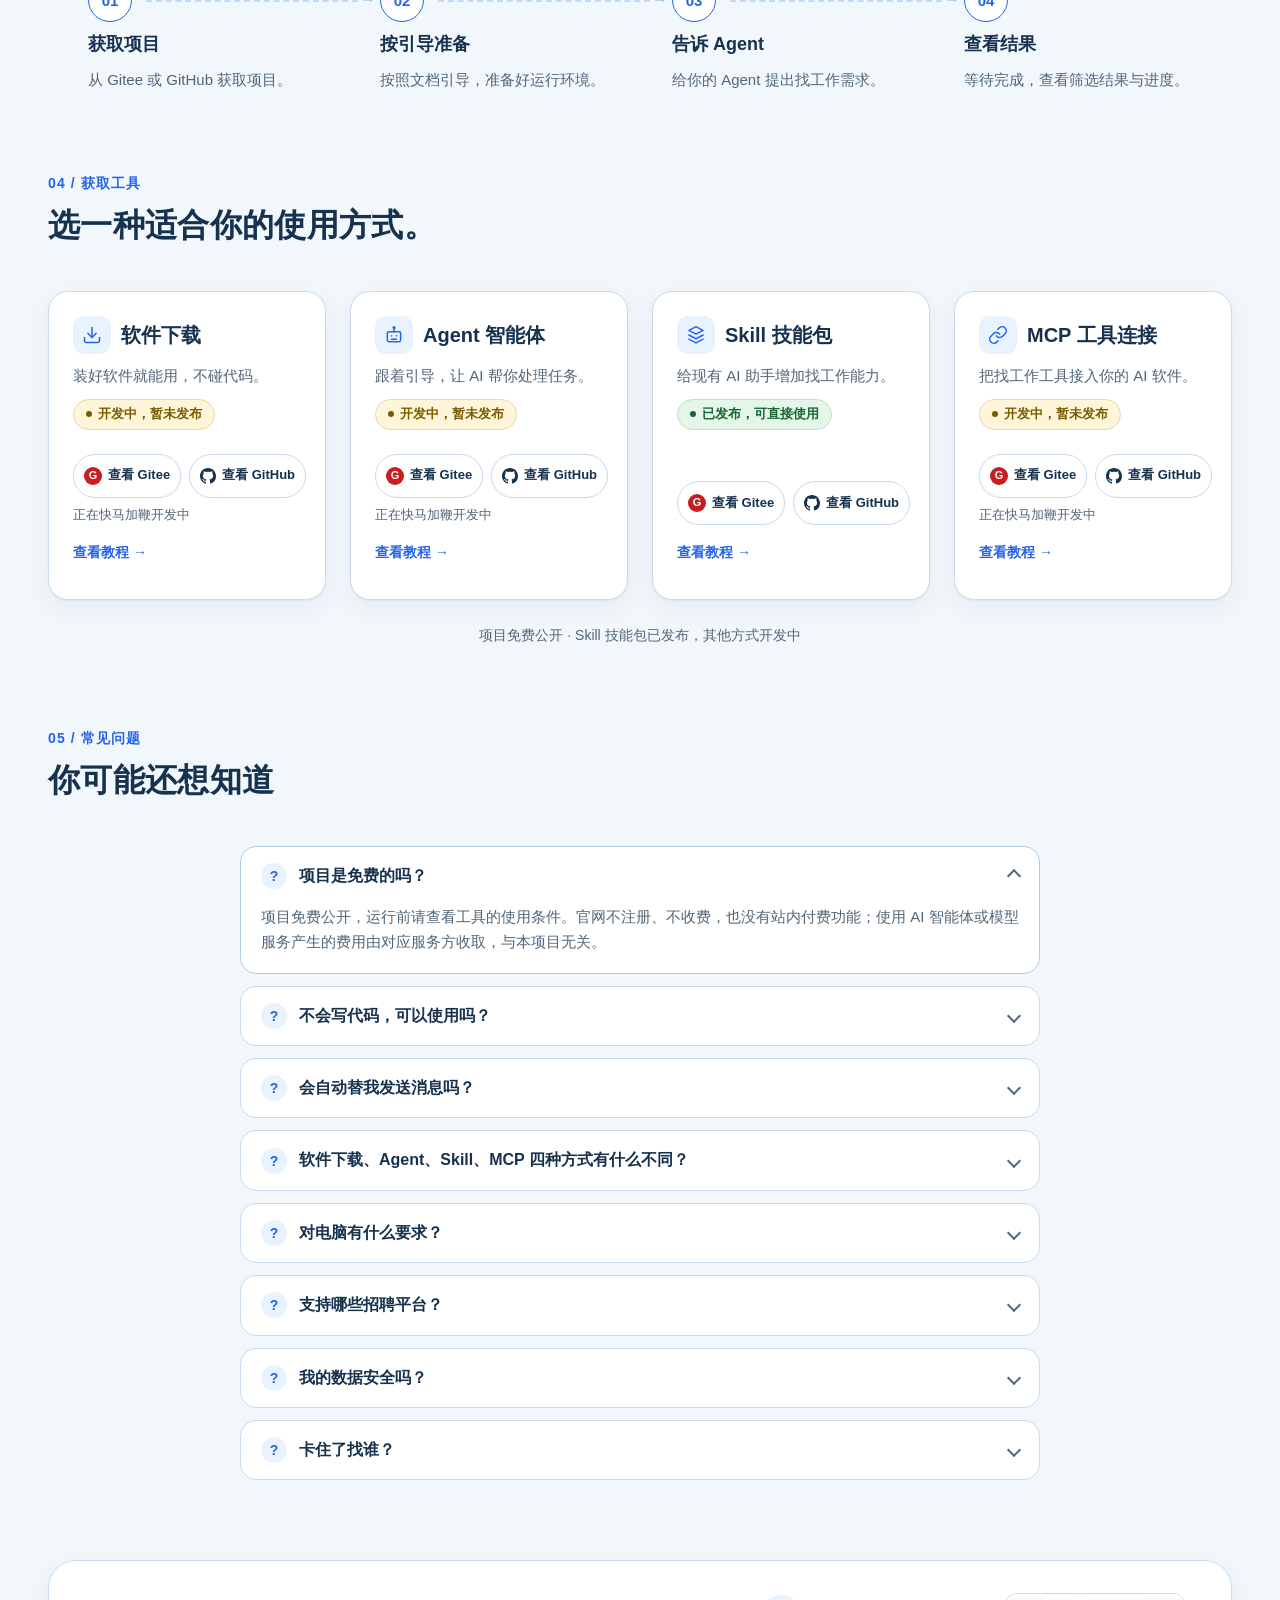
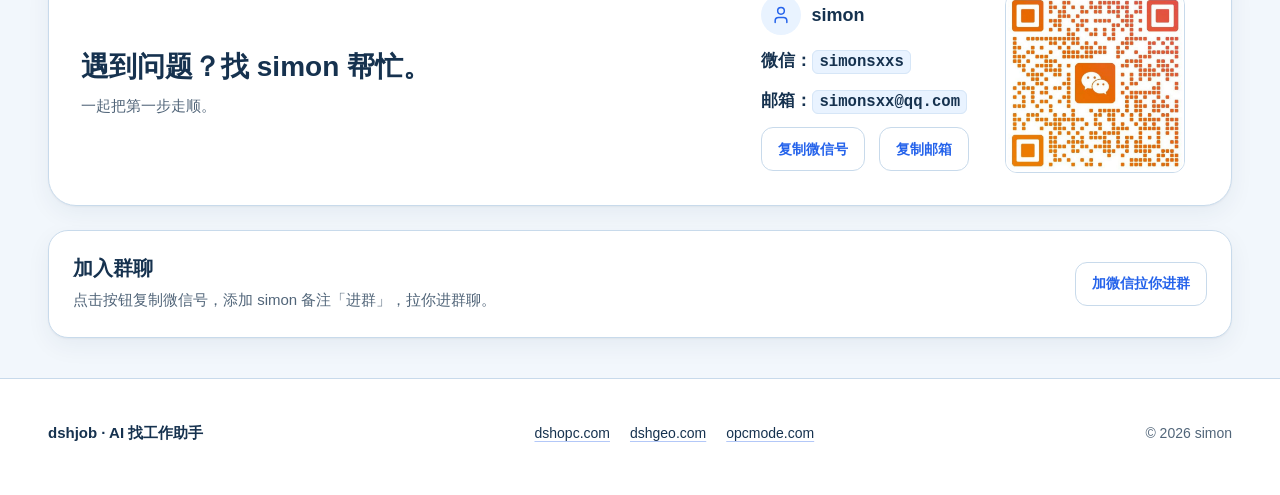
==== commit ad551075: "feat(contact): 导航「联系 simon」改为「加入群聊」，联系区新增群聊入口卡 - 导航文字改为「加入群聊」，锚点 #contact 不变 - 联系区下方新增群聊小卡：说明 + 「加微信" ====
--- a/index.html
+++ b/index.html
@@ -28,7 +28,7 @@
         <a href="#demo">看看效果</a>
         <a href="#downloads">获取工具</a>
         <a href="guide.html">使用教程</a>
-        <a href="#contact">联系 simon</a>
+        <a href="#contact">加入群聊</a>
       </nav>
       <div class="header-actions">
         <button id="menu-toggle" class="menu-toggle" type="button" aria-expanded="false" aria-controls="site-nav" hidden>菜单</button>
@@ -415,6 +415,13 @@
             </div>
           </div>
         </div>
+        <div class="group-card">
+          <div class="group-info">
+            <h3>加入群聊</h3>
+            <p>点击按钮复制微信号，添加 simon 备注「进群」，拉你进群聊。</p>
+          </div>
+          <button class="copy-button group-cta" data-copy="simonsxxs" type="button">加微信拉你进群</button>
+        </div>
       </div>
     </section>
 
--- a/assets/site.css
+++ b/assets/site.css
@@ -1645,6 +1645,38 @@
   line-height: 1.6;
 }
 
+/* 加入群聊：联系区下方的入口小卡，复用复制按钮交互 */
+.group-card {
+  display: flex;
+  flex-wrap: wrap;
+  align-items: center;
+  justify-content: space-between;
+  gap: 12px 24px;
+  margin-top: var(--grid-gap);
+  padding: var(--card-pad);
+  background: var(--card-bg);
+  border: 1px solid var(--card-border);
+  border-radius: var(--card-radius);
+  box-shadow: var(--card-shadow);
+}
+
+.group-info h3 {
+  margin-bottom: 6px;
+  font-size: 20px;
+  line-height: 1.35;
+}
+
+.group-info p {
+  margin: 0;
+  font-size: 15px;
+  line-height: 1.65;
+  color: var(--secondary);
+}
+
+.group-card .copy-button {
+  flex: none;
+}
+
 @media (min-width: 640px) {
   .contact-card h2 {
     font-size: 28px;
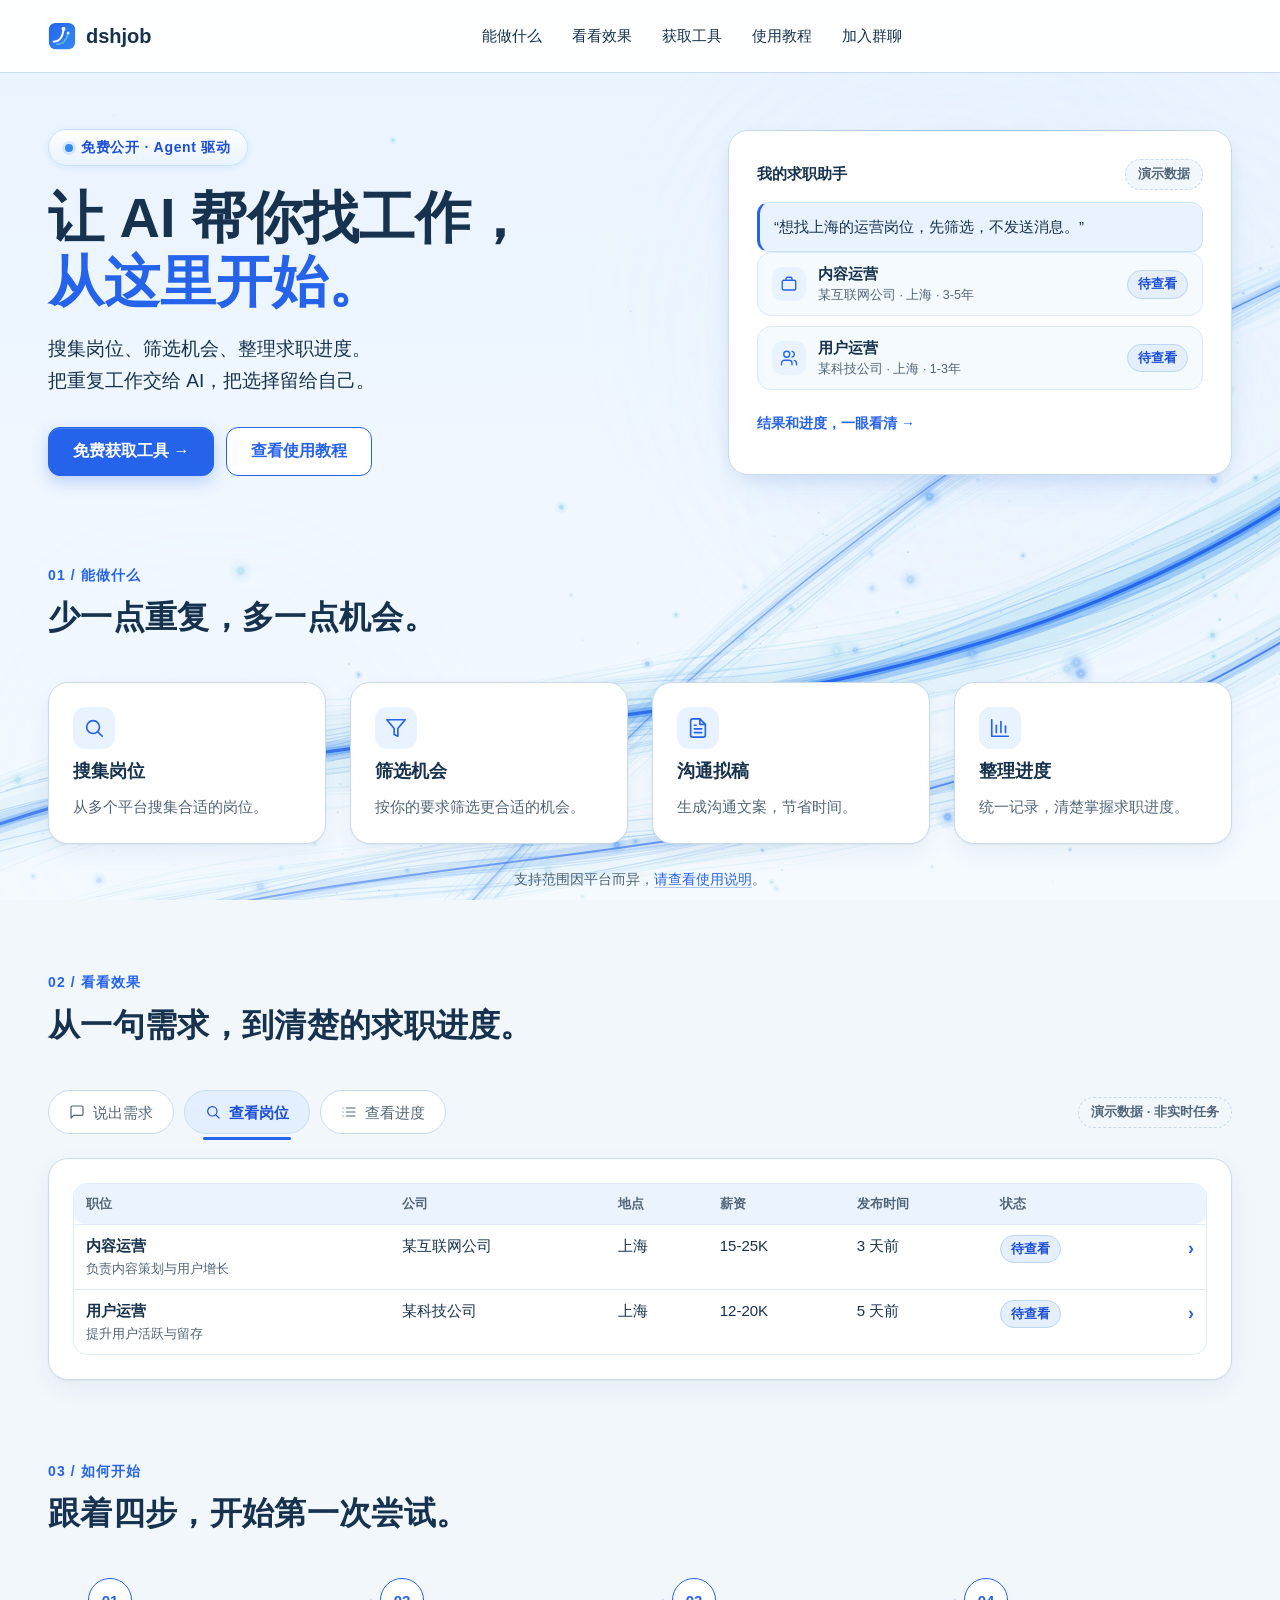
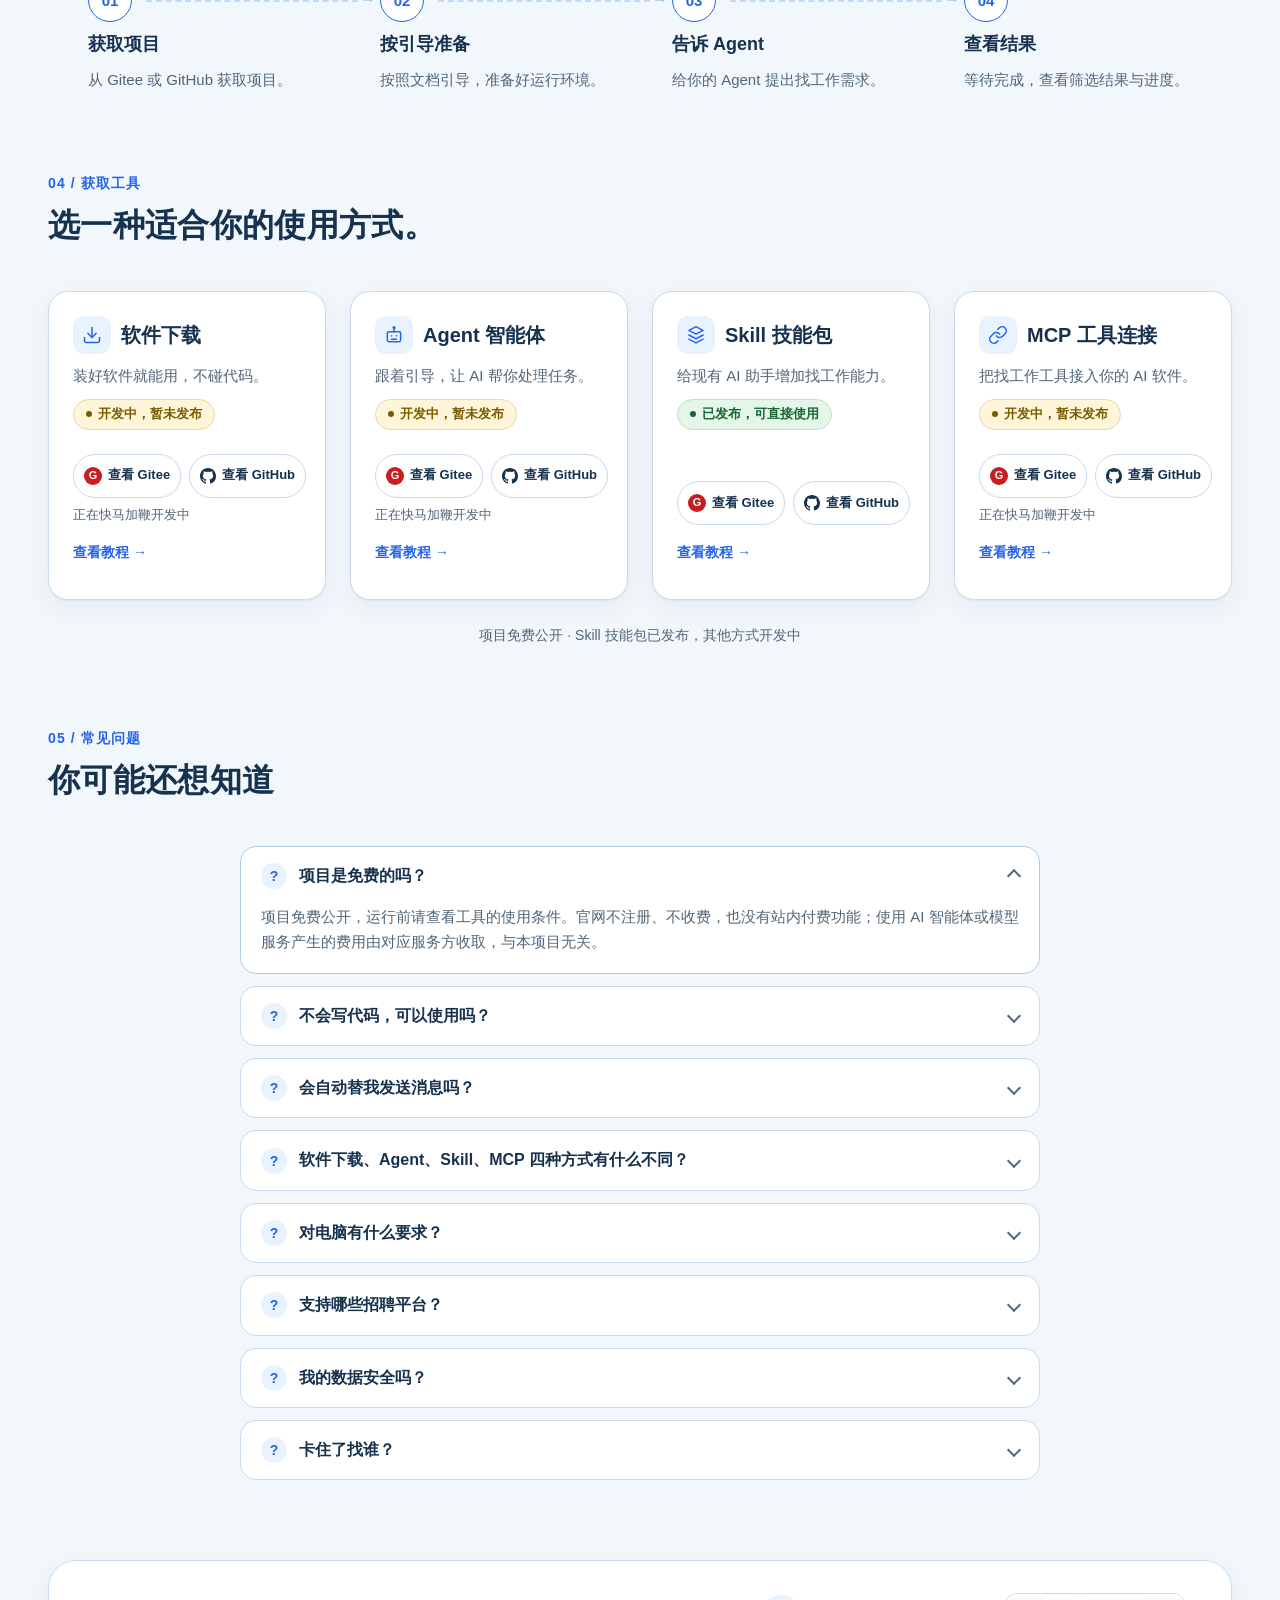
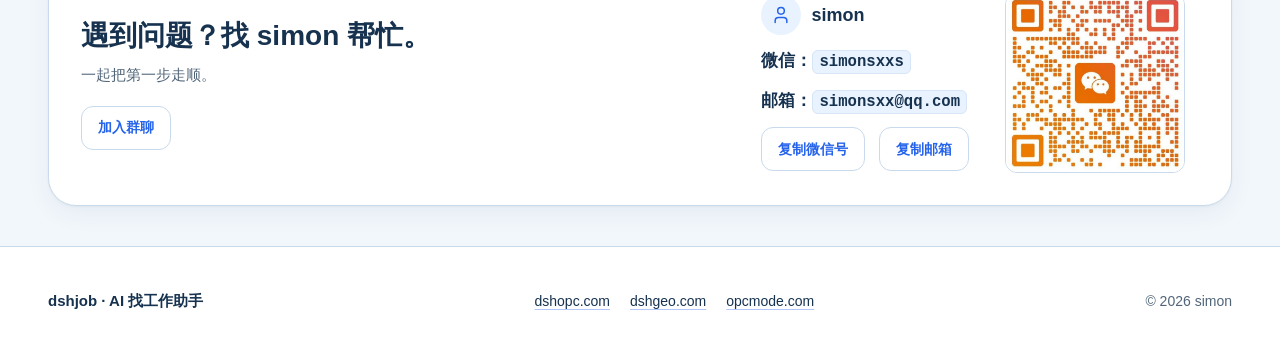
==== commit 45a2b3df: "fix(contact): 取消独立群聊卡，改为联系卡内「加入群聊」按钮 按用户指正：删掉联系区下方多余卡片，直接在现有联系卡左侧空白处 放一个「加入群聊」按钮（复用复制交互，点击复制 simonsx" ====
--- a/index.html
+++ b/index.html
@@ -393,6 +393,9 @@
           <div class="contact-card">
             <h2>遇到问题？找 simon 帮忙。</h2>
             <p class="contact-lede">一起把第一步走顺。</p>
+            <p class="group-entry">
+              <button class="copy-button" data-copy="simonsxxs" type="button">加入群聊</button>
+            </p>
           </div>
           <div class="contact-side">
             <div class="contact-simon">
@@ -415,13 +418,6 @@
             </div>
           </div>
         </div>
-        <div class="group-card">
-          <div class="group-info">
-            <h3>加入群聊</h3>
-            <p>点击按钮复制微信号，添加 simon 备注「进群」，拉你进群聊。</p>
-          </div>
-          <button class="copy-button group-cta" data-copy="simonsxxs" type="button">加微信拉你进群</button>
-        </div>
       </div>
     </section>
 
--- a/assets/site.css
+++ b/assets/site.css
@@ -1645,36 +1645,9 @@
   line-height: 1.6;
 }
 
-/* 加入群聊：联系区下方的入口小卡，复用复制按钮交互 */
-.group-card {
-  display: flex;
-  flex-wrap: wrap;
-  align-items: center;
-  justify-content: space-between;
-  gap: 12px 24px;
-  margin-top: var(--grid-gap);
-  padding: var(--card-pad);
-  background: var(--card-bg);
-  border: 1px solid var(--card-border);
-  border-radius: var(--card-radius);
-  box-shadow: var(--card-shadow);
-}
-
-.group-info h3 {
-  margin-bottom: 6px;
-  font-size: 20px;
-  line-height: 1.35;
-}
-
-.group-info p {
-  margin: 0;
-  font-size: 15px;
-  line-height: 1.65;
-  color: var(--secondary);
-}
-
-.group-card .copy-button {
-  flex: none;
+/* 加入群聊入口：放在联系卡左侧空白区，复用复制按钮交互 */
+.group-entry {
+  margin: 18px 0 0;
 }
 
 @media (min-width: 640px) {
